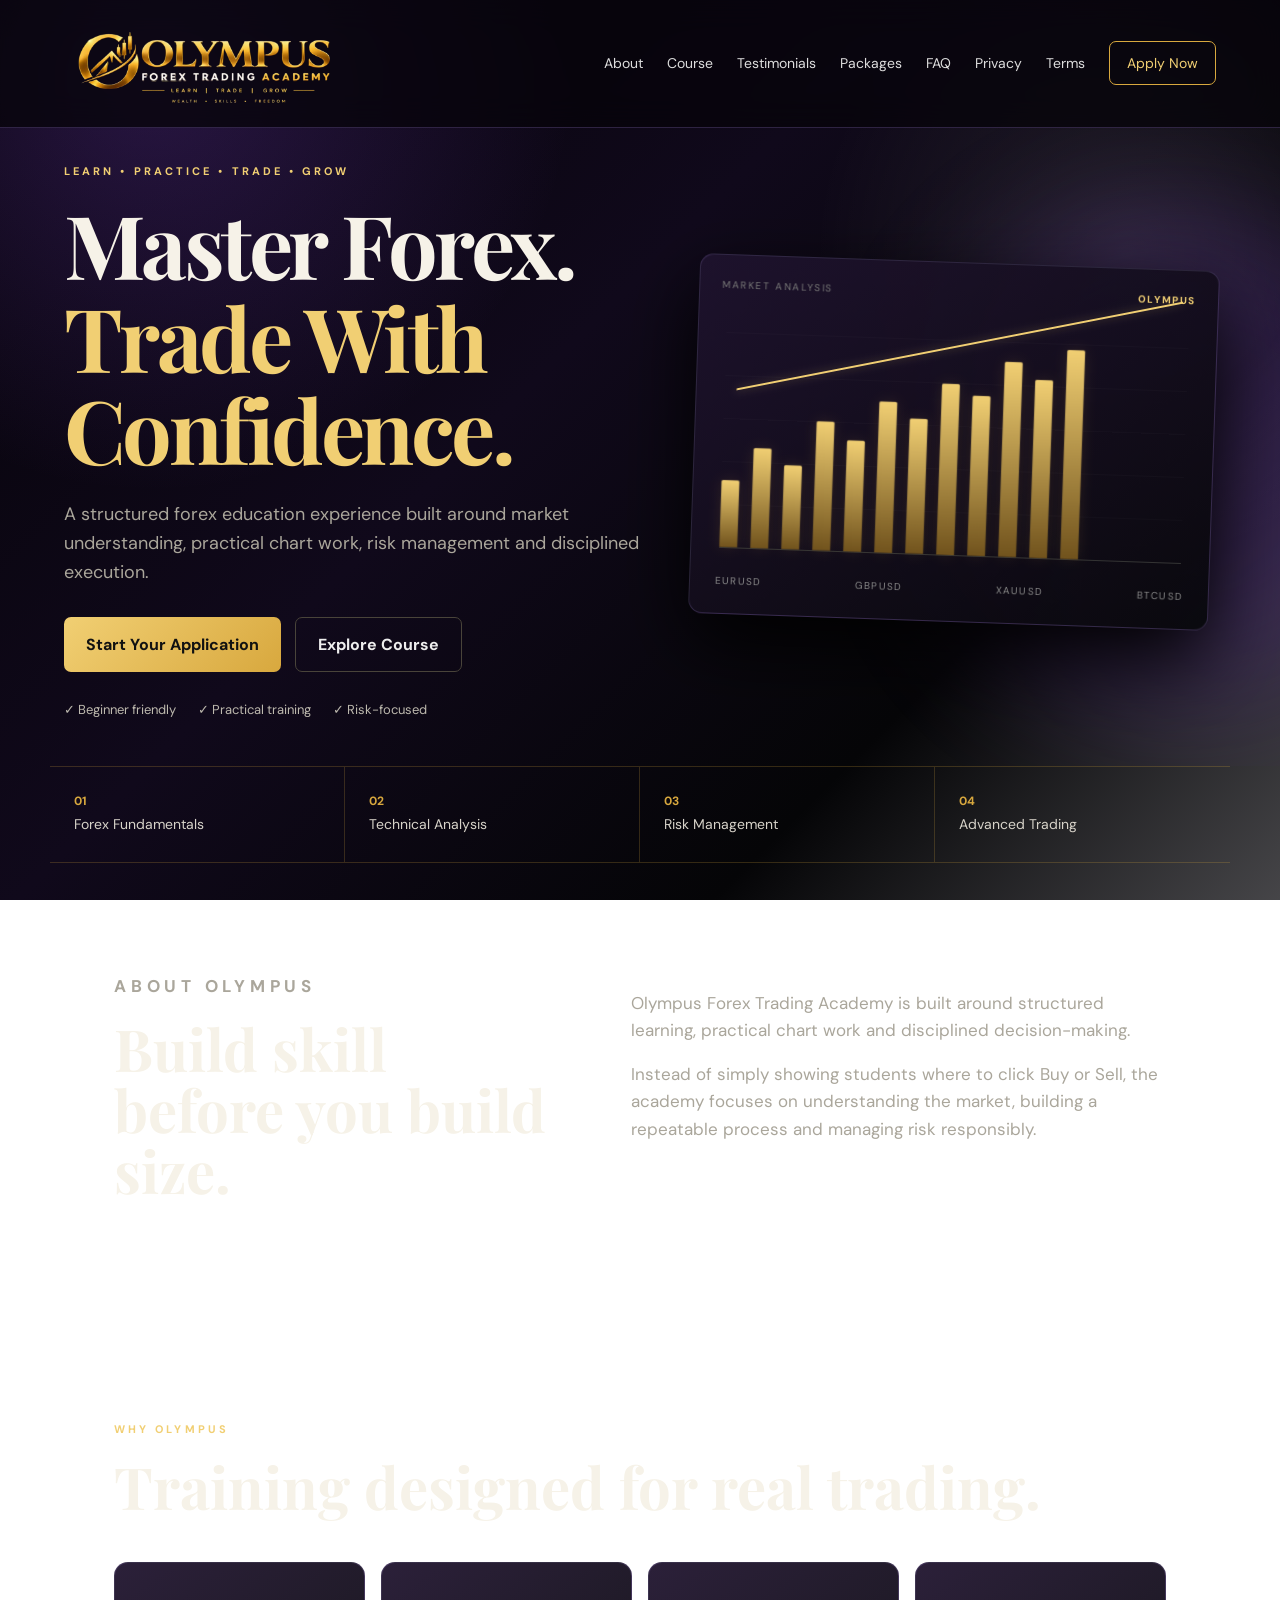
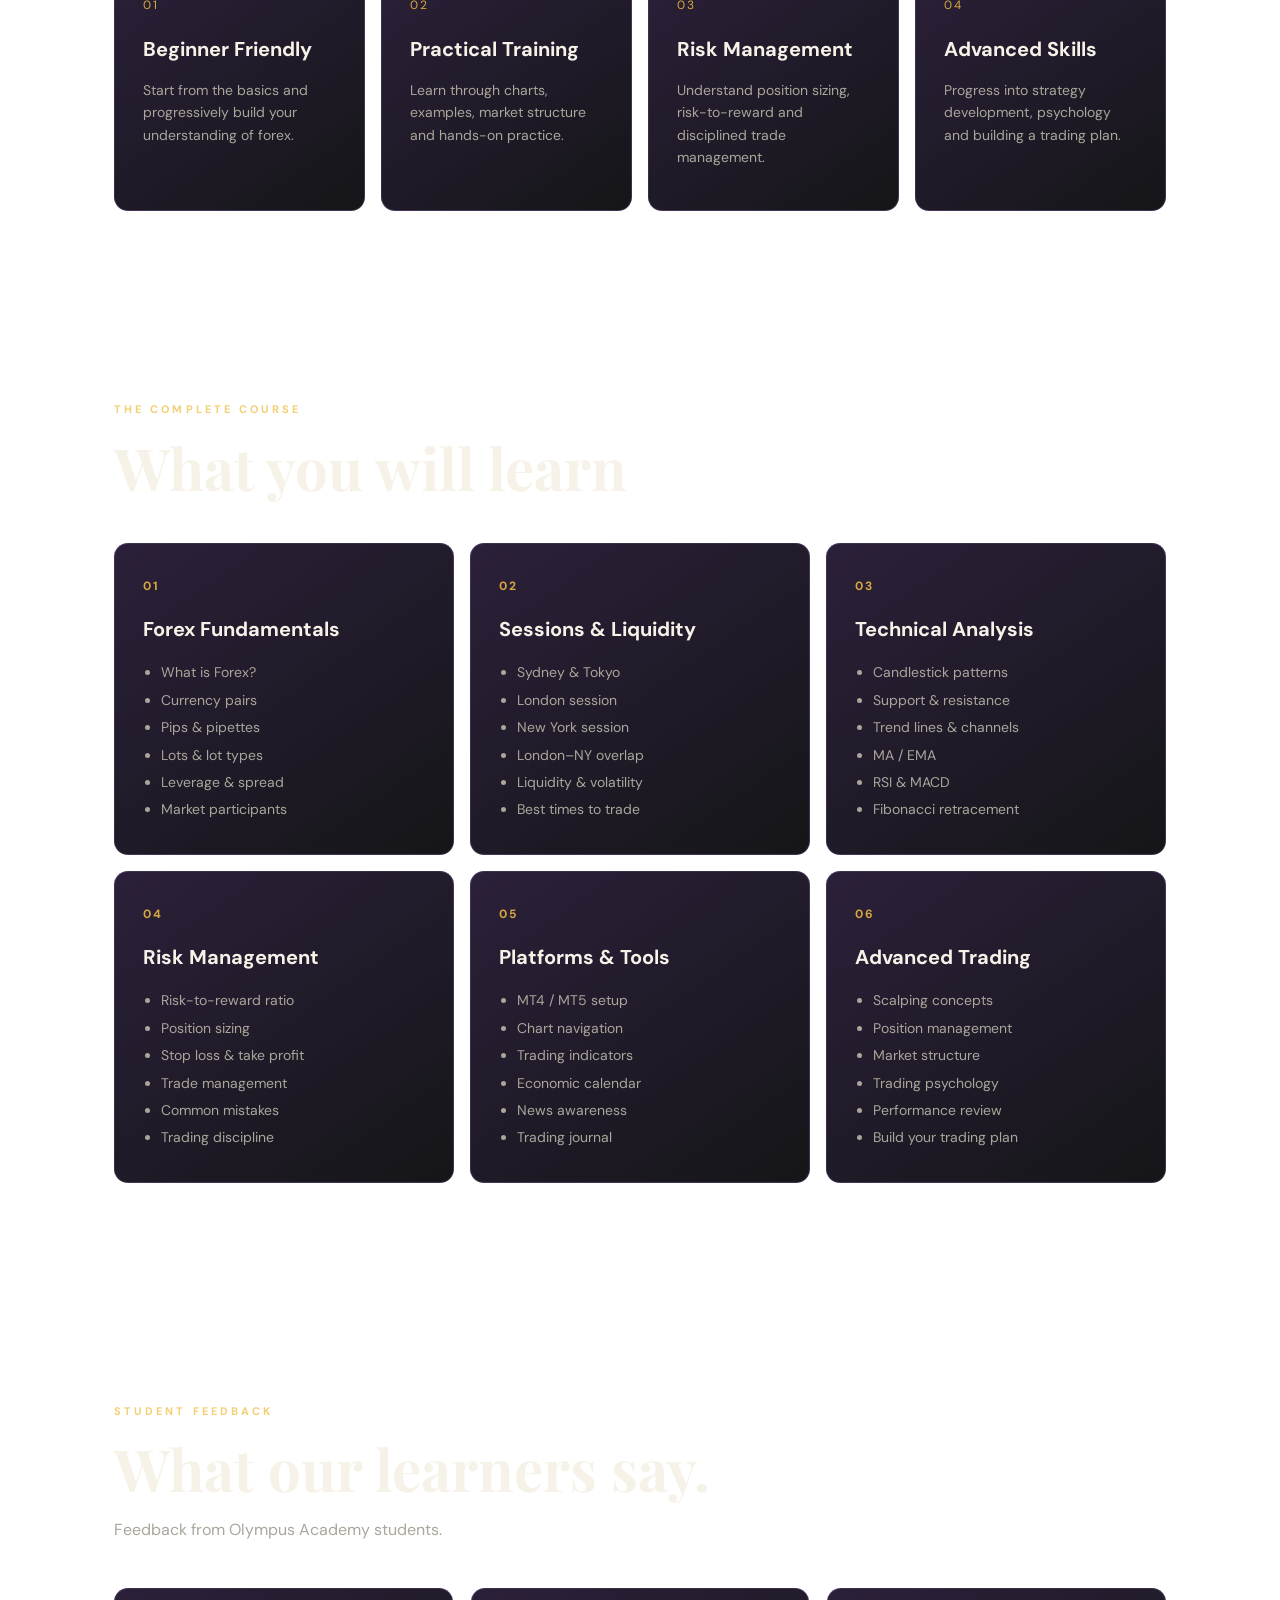
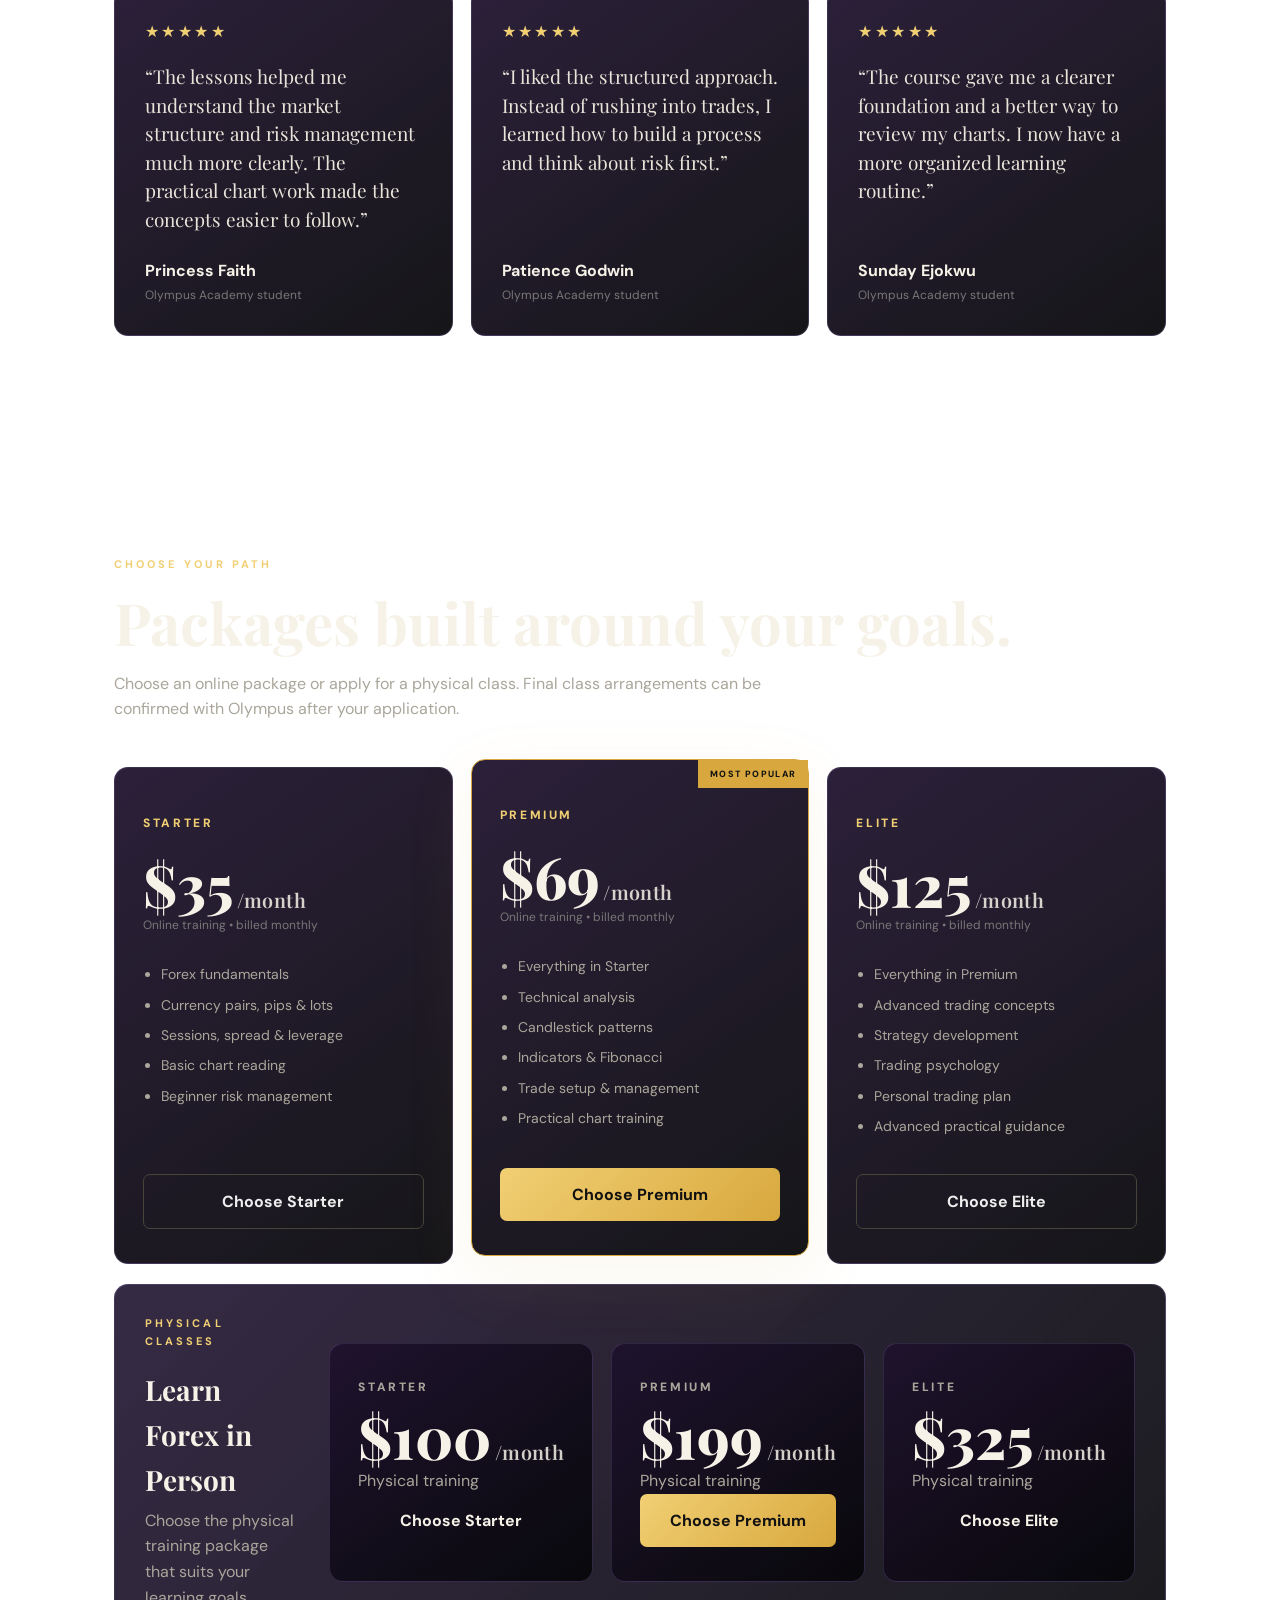
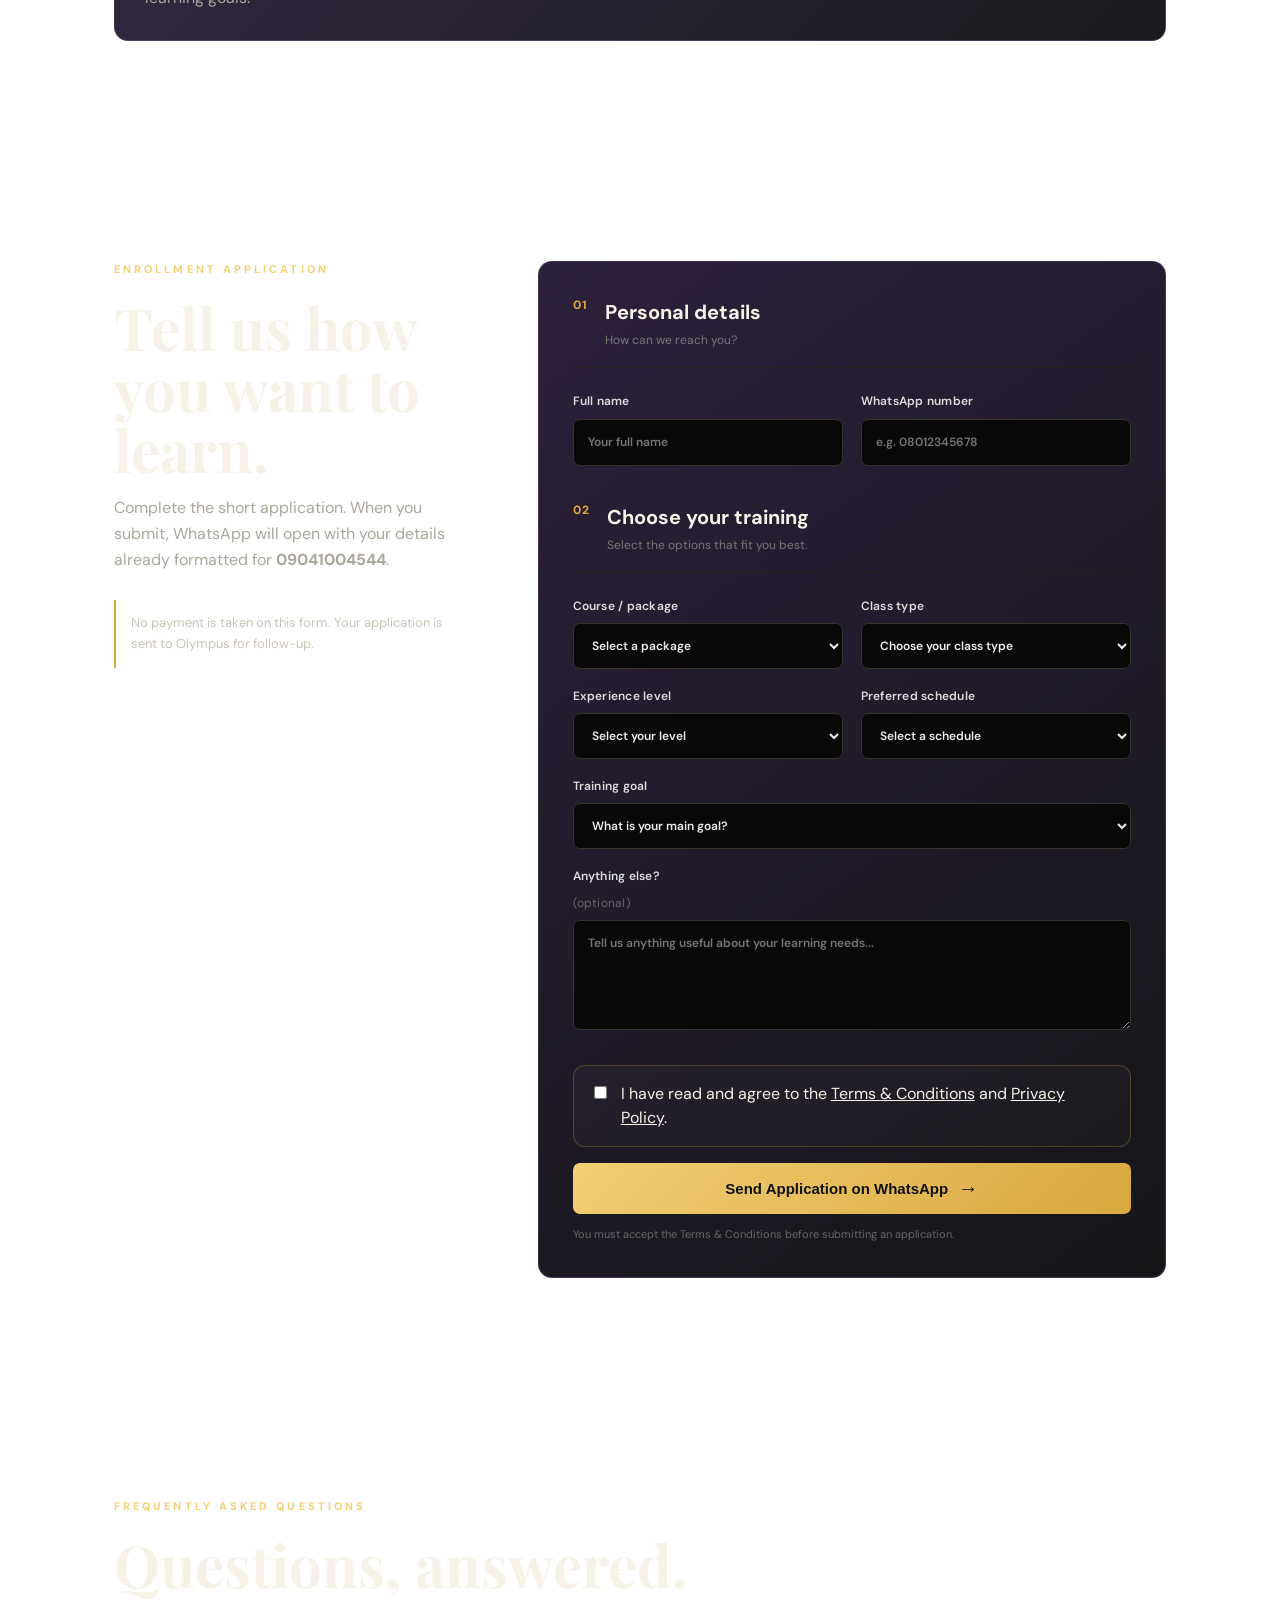
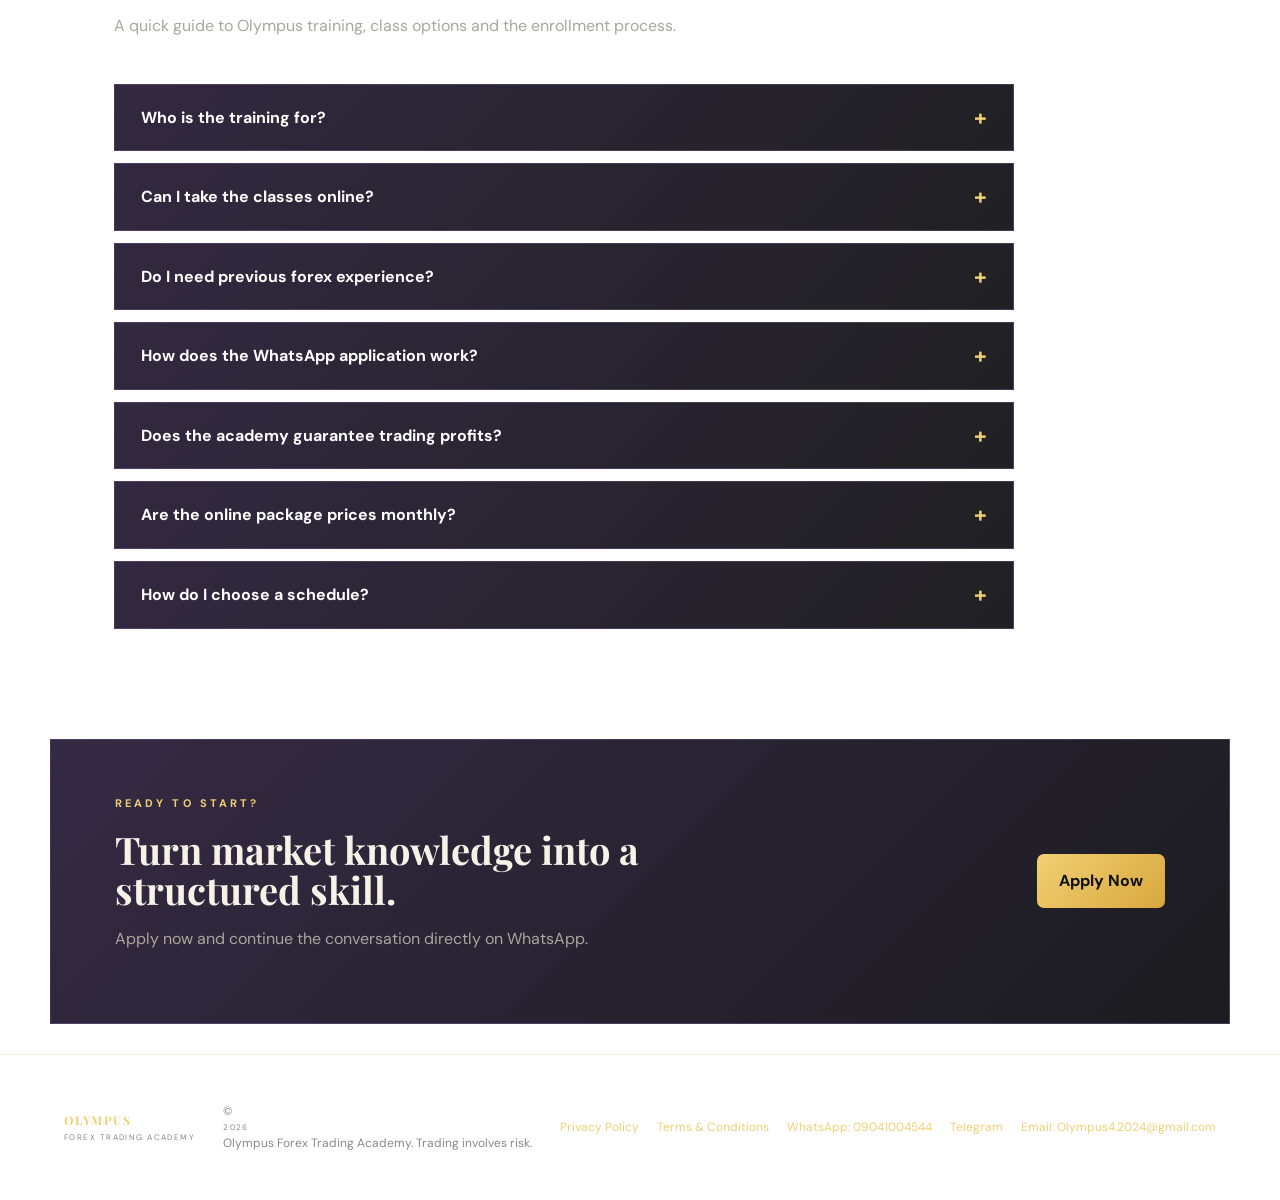
==== index.html @ 817133f6 "Update index.html" ====
<!doctype html>
<html lang="en">
<head>
  <meta charset="utf-8">
  <meta name="viewport" content="width=device-width, initial-scale=1">
  <meta name="description" content="Olympus Forex Trading Academy — structured forex education with online and physical training options.">
  <meta name="theme-color" content="#070707">
  <title>Olympus Forex Tradig Academy| Learn Forex Trading</title>
  <meta name="description" content="Olympus Forex Trading Academy - Learn forex trading with structured education, practical training, and profesional market knowledge.">
  <link rel="preconnect" href="https://fonts.googleapis.com">
  <link rel="preconnect" href="https://fonts.gstatic.com" crossorigin>
  <link href="https://fonts.googleapis.com/css2?family=DM+Sans:wght@400;500;600;700&family=Playfair+Display:wght@600;700;800&display=swap" rel="stylesheet">
  <link rel="stylesheet" href="styles.css">
 <link rel="icon" href="favicon.ico" sizes="any">
<link rel="icon" type="image/png" sizes="96x96" href="favicon-96x96.png">
  <link rel="apple-touch-icon" href="apple-touch-icon.png">
</head>
<body>
  <header class="site-header">
    <a class="brand" href="#top" aria-label="Olympus Forex Trading Academy home">
      <img src="logo.jpg" alt="Olympus Forex Trading Academy Logo">
        </a>
    <button class="menu-toggle" aria-label="Open navigation" aria-expanded="false">☰</button>
    <nav class="nav" aria-label="Main navigation">
      <a href="#about">About</a><a href="#course">Course</a><a href="#testimonials">Testimonials</a>
      <a href="#pricing">Packages</a><a href="#faq">FAQ</a><a href="privacy.html">Privacy</a><a href="terms.html">Terms</a><a href="#apply" class="nav-cta">Apply Now</a>
    </nav>
  </header>

  <main id="top">
    <section class="hero">
      <div class="hero-glow"></div>
      <div class="hero-copy">
        <p class="eyebrow">LEARN • PRACTICE • TRADE • GROW</p>
        <h1>Master Forex.<br><span>Trade With Confidence.</span></h1>
        <p class="hero-text">A structured forex education experience built around market understanding, practical chart work, risk management and disciplined execution.</p>
        <div class="hero-actions">
          <a class="button button-gold" href="#apply">Start Your Application</a>
          <a class="button button-ghost" href="#course">Explore Course</a>
        </div>
        <div class="trust-row"><span>✓ Beginner friendly</span><span>✓ Practical training</span><span>✓ Risk-focused</span></div>
      </div>
      <div class="hero-visual">
        <div class="chart-card">
          <div class="chart-top"><span>MARKET ANALYSIS</span><b>OLYMPUS</b></div>
          <div class="chart-grid">
            <i style="height:30%"></i><i style="height:45%"></i><i style="height:38%"></i><i style="height:58%"></i>
            <i style="height:50%"></i><i style="height:68%"></i><i style="height:61%"></i><i style="height:77%"></i>
            <i style="height:72%"></i><i style="height:88%"></i><i style="height:80%"></i><i style="height:94%"></i>
          </div>
          <div class="chart-line"></div>
          <div class="ticker"><span>EURUSD</span><span>GBPUSD</span><span>XAUUSD</span><span>BTCUSD</span></div>
        </div>
      </div>
    </section>

    <section class="stats">
      <div><strong>01</strong><span>Forex Fundamentals</span></div><div><strong>02</strong><span>Technical Analysis</span></div>
      <div><strong>03</strong><span>Risk Management</span></div><div><strong>04</strong><span>Advanced Trading</span></div>
    </section>

    <section id="about" class="section two-col">
      <div><p class="eyebrow">ABOUT OLYMPUS</p><h2>Build skill before you build size.</h2></div>
      <div><p>Olympus Forex Trading Academy is built around structured learning, practical chart work and disciplined decision-making.</p>
      <p>Instead of simply showing students where to click Buy or Sell, the academy focuses on understanding the market, building a repeatable process and managing risk responsibly.</p></div>
    </section>

    <section id="why" class="section">
      <div class="section-heading"><p class="eyebrow">WHY OLYMPUS</p><h2>Training designed for real trading.</h2></div>
      <div class="feature-grid">
        <article class="feature"><span>01</span><h3>Beginner Friendly</h3><p>Start from the basics and progressively build your understanding of forex.</p></article>
        <article class="feature"><span>02</span><h3>Practical Training</h3><p>Learn through charts, examples, market structure and hands-on practice.</p></article>
        <article class="feature"><span>03</span><h3>Risk Management</h3><p>Understand position sizing, risk-to-reward and disciplined trade management.</p></article>
        <article class="feature"><span>04</span><h3>Advanced Skills</h3><p>Progress into strategy development, psychology and building a trading plan.</p></article>
      </div>
    </section>

    <section id="course" class="section course-section">
      <div class="section-heading"><p class="eyebrow">THE COMPLETE COURSE</p><h2>What you will learn</h2></div>
      <div class="course-grid">
        <article class="course-card"><b>01</b><h3>Forex Fundamentals</h3><ul><li>What is Forex?</li><li>Currency pairs</li><li>Pips & pipettes</li><li>Lots & lot types</li><li>Leverage & spread</li><li>Market participants</li></ul></article>
        <article class="course-card"><b>02</b><h3>Sessions & Liquidity</h3><ul><li>Sydney & Tokyo</li><li>London session</li><li>New York session</li><li>London–NY overlap</li><li>Liquidity & volatility</li><li>Best times to trade</li></ul></article>
        <article class="course-card"><b>03</b><h3>Technical Analysis</h3><ul><li>Candlestick patterns</li><li>Support & resistance</li><li>Trend lines & channels</li><li>MA / EMA</li><li>RSI & MACD</li><li>Fibonacci retracement</li></ul></article>
        <article class="course-card"><b>04</b><h3>Risk Management</h3><ul><li>Risk-to-reward ratio</li><li>Position sizing</li><li>Stop loss & take profit</li><li>Trade management</li><li>Common mistakes</li><li>Trading discipline</li></ul></article>
        <article class="course-card"><b>05</b><h3>Platforms & Tools</h3><ul><li>MT4 / MT5 setup</li><li>Chart navigation</li><li>Trading indicators</li><li>Economic calendar</li><li>News awareness</li><li>Trading journal</li></ul></article>
        <article class="course-card"><b>06</b><h3>Advanced Trading</h3><ul><li>Scalping concepts</li><li>Position management</li><li>Market structure</li><li>Trading psychology</li><li>Performance review</li><li>Build your trading plan</li></ul></article>
      </div>
    </section>

    <section id="testimonials" class="section testimonials-section">
      <div class="section-heading"><p class="eyebrow">STUDENT FEEDBACK</p><h2>What our learners say.</h2><p class="section-intro">Feedback from Olympus Academy students.</p></div>
      <div class="testimonial-grid">
        <article class="testimonial"><div class="stars">★★★★★</div><p>“The lessons helped me understand the market structure and risk management much more clearly. The practical chart work made the concepts easier to follow.”</p><div><strong>Princess Faith</strong><span>Olympus Academy student</span></div></article>
        <article class="testimonial"><div class="stars">★★★★★</div><p>“I liked the structured approach. Instead of rushing into trades, I learned how to build a process and think about risk first.”</p><div><strong>Patience Godwin</strong><span>Olympus Academy student</span></div></article>
        <article class="testimonial"><div class="stars">★★★★★</div><p>“The course gave me a clearer foundation and a better way to review my charts. I now have a more organized learning routine.”</p><div><strong>Sunday Ejokwu</strong><span>Olympus Academy student</span></div></article>
      </div>
    </section>

    <section id="pricing" class="section pricing-section">
      <div class="section-heading"><p class="eyebrow">CHOOSE YOUR PATH</p><h2>Packages built around your goals.</h2><p class="section-intro">Choose an online package or apply for a physical class. Final class arrangements can be confirmed with Olympus after your application.</p></div>
      <div class="pricing-grid">
        <article class="price-card"><p class="plan-label">STARTER</p><div class="price">$35<span class="price-period">/month</span></div><p class="price-note">Online training • billed monthly</p><ul><li>Forex fundamentals</li><li>Currency pairs, pips & lots</li><li>Sessions, spread & leverage</li><li>Basic chart reading</li><li>Beginner risk management</li></ul><a class="button button-ghost full package-link" href="#apply" data-package="Starter — $35/month">Choose Starter</a></article>
        <article class="price-card featured"><div class="popular">MOST POPULAR</div><p class="plan-label">PREMIUM</p><div class="price">$69<span class="price-period">/month</span></div><p class="price-note">Online training • billed monthly</p><ul><li>Everything in Starter</li><li>Technical analysis</li><li>Candlestick patterns</li><li>Indicators & Fibonacci</li><li>Trade setup & management</li><li>Practical chart training</li></ul><a class="button button-gold full package-link" href="#apply" data-package="Premium — $80/month">Choose Premium</a></article>
        <article class="price-card"><p class="plan-label">ELITE</p><div class="price">$125<span class="price-period">/month</span></div><p class="price-note">Online training • billed monthly</p><ul><li>Everything in Premium</li><li>Advanced trading concepts</li><li>Strategy development</li><li>Trading psychology</li><li>Personal trading plan</li><li>Advanced practical guidance</li></ul><a class="button button-ghost full package-link" href="#apply" data-package="Elite — $149/month">Choose Elite</a></article>
      </div>
   <div class="physical-note">
  <div>
    <p class="eyebrow">PHYSICAL CLASSES</p>
    <h3>Learn Forex in Person</h3>
    <p>Choose the physical training package that suits your learning goals.</p>
  </div>

  <div class="pricing-grid">
    <article class="price-card">
      <p class="plan-label">STARTER</p>
      <div class="price">$100<span class="price-period">/month</span></div>
      <p>Physical training</p>
      <a class="button package-link" href="#apply"
         data-package="Physical Starter">Choose Starter</a>
    </article>

    <article class="price-card">
      <p class="plan-label">PREMIUM</p>
      <div class="price">$199<span class="price-period">/month</span></div>
      <p>Physical training</p>
      <a class="button button-gold package-link" href="#apply"
         data-package="Physical Premium">Choose Premium</a>
    </article>

    <article class="price-card">
      <p class="plan-label">ELITE</p>
      <div class="price">$325<span class="price-period">/month</span></div>
      <p>Physical training</p>
      <a class="button package-link" href="#apply"
         data-package="Physical Elite">Choose Elite</a>
    </article>
  </div>
</div>
    </section>

    <section id="apply" class="section application-section">
      <div class="application-intro"><p class="eyebrow">ENROLLMENT APPLICATION</p><h2>Tell us how you want to learn.</h2><p>Complete the short application. When you submit, WhatsApp will open with your details already formatted for <strong>09041004544</strong>.</p><div class="application-note">No payment is taken on this form. Your application is sent to Olympus for follow-up.</div></div>
      <form id="applicationForm" class="application-form">
        <div class="form-heading"><span>01</span><div><h3>Personal details</h3><p>How can we reach you?</p></div></div>
        <div class="form-grid">
          <label>Full name<input name="name" type="text" autocomplete="name" placeholder="Your full name" required></label>
          <label>WhatsApp number<input name="phone" type="tel" autocomplete="tel" placeholder="e.g. 08012345678" required></label>
        </div>
        <div class="form-heading"><span>02</span><div><h3>Choose your training</h3><p>Select the options that fit you best.</p></div></div>
        <div class="form-grid">
         <label>Course / package
  <select name="package" id="package" required>
   <option value="">Select a package</option>
<option value="Starter">Starter - $35</option>
<option value="Premium">Premium - $80</option>
<option value="Elite">Elite - $149</option>
  </select>
</label>
          <label>Class type
  <select name="classType" id="classType" required>
    <option value="">Choose your class type</option>
    <option value="Online">Online</option>
    <option value="Physical">Physical</option>
  </select>
</label>
          <label>Experience level<select name="experience" required><option value="">Select your level</option><option>Complete beginner</option><option>Beginner</option><option>Intermediate</option><option>Advanced</option></select></label>
          <label>Preferred schedule<select name="schedule" required><option value="">Select a schedule</option><option>Weekday mornings</option><option>Weekday afternoons</option><option>Weekday evenings</option><option>Weekend mornings</option><option>Weekend afternoons</option><option>Flexible</option></select></label>
          <label class="full-field">Training goal<select name="goal" required><option value="">What is your main goal?</option><option>Learn forex from scratch</option><option>Improve technical analysis</option><option>Improve risk management</option><option>Build a trading plan</option><option>Develop more disciplined trading habits</option><option>Advanced strategy development</option></select></label>
          <label class="full-field">Anything else? <span class="optional">(optional)</span><textarea name="message" rows="4" placeholder="Tell us anything useful about your learning needs..."></textarea></label>
        </div>
        <label class="terms-check">
          <input name="termsAccepted" id="termsAccepted" type="checkbox" required>
          <span>I have read and agree to the <a href="terms.html" target="_blank" rel="noopener">Terms &amp; Conditions</a> and <a href="privacy.html" target="_blank" rel="noopener">Privacy Policy</a>.</span>
        </label>
        <button class="button button-gold submit-button" type="submit">Send Application on WhatsApp <span>→</span></button>
        <p class="form-disclaimer">You must accept the Terms &amp; Conditions before submitting an application.</p>
        <div id="formStatus" class="form-status" role="status" aria-live="polite"></div>
      </form>
    </section>

    <section id="faq" class="section faq-section">
      <div class="section-heading"><p class="eyebrow">FREQUENTLY ASKED QUESTIONS</p><h2>Questions, answered.</h2><p class="section-intro">A quick guide to Olympus training, class options and the enrollment process.</p></div>
      <div class="faq-list">
        <details><summary>Who is the training for?</summary><p>Olympus training is designed for beginners, developing traders and learners who want a more structured approach to forex education.</p></details>
        <details><summary>Can I take the classes online?</summary><p>Yes. Select an online package in the application form. You can also request a physical class and Olympus will confirm availability and pricing.</p></details>
        <details><summary>Do I need previous forex experience?</summary><p>No. The curriculum starts with fundamentals and progresses into technical analysis, risk management and advanced concepts.</p></details>
        <details><summary>How does the WhatsApp application work?</summary><p>After you complete the form, your application details are formatted into a WhatsApp message addressed to Olympus at 09041004544 so you can continue the enrollment conversation.</p></details>
        <details><summary>Does the academy guarantee trading profits?</summary><p>No. Forex trading involves substantial risk and results vary. The academy provides education and training, not guaranteed returns or personalized financial advice.</p></details>
        <details><summary>Are the online package prices monthly?</summary><p>Yes. The Starter, Premium and Elite online packages are monthly plans, billed per month. Physical-class pricing is confirmed separately.</p></details>
        <details><summary>How do I choose a schedule?</summary><p>Select your preferred schedule in the application. Olympus can then confirm the available class timing and next steps with you.</p></details>
      </div>
    </section>

    <section class="cta-band"><div><p class="eyebrow">READY TO START?</p><h2>Turn market knowledge into a structured skill.</h2><p>Apply now and continue the conversation directly on WhatsApp.</p></div><a class="button button-gold" href="#apply">Apply Now</a></section>
  </main>

  <footer><div><strong>OLYMPUS</strong><span>FOREX TRADING ACADEMY</span></div><p>© <span id="year"></span> Olympus Forex Trading Academy. Trading involves risk.</p><div class="footer-links"><a href="privacy.html">Privacy Policy</a><a href="terms.html">Terms & Conditions</a><a href="https://wa.me/2349041004544">WhatsApp: 09041004544</a><a href="https://t.me/Olympus_FA" target="_blank" rel="noopener noreferrer">Telegram</a>
<a href="mailto:Olympus4.2024@gmail.com">Email: Olympus4.2024@gmail.com</a></div></footer>
  <script src="script.js"></script>
</body>
</html>
---- styles.css ----
:root{--bg:#08060c;--panel:#101010;--panel2:#151515;--gold:#d8a83e;--gold2:#f1cf73;--text:#f6f2e8;--muted:#aaa69b;--line:rgba(216,168,62,.22);--max:1180px}
*{box-sizing:border-box}html{scroll-behavior:smooth}body{margin:0;background:var(--bg);color:var(--text);font-family:"DM Sans",sans-serif;line-height:1.6}a{color:inherit;text-decoration:none}
.site-header{position:sticky;top:0;z-index:20;display:flex;align-items:center;justify-content:space-between;padding:18px 5vw;background:rgba(7,7,7,.88);backdrop-filter:blur(16px);border-bottom:1px solid var(--line)}
.site-header img{
  width:260px;
  height:auto;
  object-fit:contain;
  background: transpatent;
  margin-right:12px;
  vertical-align:middle;
}
.brand{display:flex;gap:12px;align-items:center}.brand-mark{display:grid;place-items:center;width:38px;height:38px;border:1px solid var(--gold);color:var(--gold);clip-path:polygon(50% 0,100% 100%,0 100%)}.brand strong{display:block;font-family:"Playfair Display",serif;letter-spacing:.12em;font-size:20px}.brand small{display:block;color:var(--muted);font-size:8px;letter-spacing:.2em}
.nav{display:flex;align-items:center;gap:24px;font-size:14px;color:#ddd}.nav a:not(.nav-cta):hover{color:var(--gold2)}.nav-cta{padding:10px 17px;border:1px solid var(--gold);color:var(--gold2)}.menu-toggle{display:none;background:none;border:0;color:var(--text);font-size:26px}
.hero{min-height:auto;max-width:var(–max);margin:auto;padding:35px 5vw 45px;display:grid;grid-template-columns:1.05fr .95fr;align-items:center;gap:50px;position:relative;overflow:hidden}.hero-glow{position:absolute;width:500px;height:500px;border-radius:50%;background:rgba(216,168,62,.08);filter:blur(60px);right:-150px;top:80px}.hero-copy{position:relative;z-index:1}.eyebrow{font-size:11px;letter-spacing:.28em;color:var(--gold2);font-weight:700;margin:0 0 18px}h1,h2{font-family:"Playfair Display",serif;line-height:1.05;margin:0}h1{font-size:clamp(52px,7vw,88px);letter-spacing:-.04em}h1 span{color:var(--gold2)}h2{font-size:clamp(36px,5vw,58px)}.hero-text{max-width:610px;color:var(--muted);font-size:18px;margin:25px 0 30px}.hero-actions{display:flex;gap:14px;flex-wrap:wrap}.button{display:inline-flex;align-items:center;justify-content:center;padding:14px 22px;font-weight:700;border-radius:2px;transition:.2s;cursor:pointer}.button:hover{transform:translateY(-2px)}.button-gold{background:linear-gradient(135deg,var(--gold2),var(--gold));color:#111}.button-ghost{border:1px solid #49443a;color:#eee}.trust-row{display:flex;gap:22px;flex-wrap:wrap;margin-top:28px;color:#bdb9ae;font-size:13px}
.hero-visual{min-height:420px;display:grid;place-items:center}.chart-card{width:min(100%,520px);height:360px;border:1px solid var(--line);background:linear-gradient(145deg,#141414,#080808);box-shadow:0 30px 80px #000;border-radius:8px;padding:22px;position:relative;transform:rotate(2deg)}.chart-top{display:flex;justify-content:space-between;color:#777;font-size:10px;letter-spacing:.16em}.chart-top b{color:var(--gold2)}.chart-grid{position:absolute;inset:70px 28px 65px;display:flex;align-items:end;gap:13px;border-bottom:1px solid #333;background:repeating-linear-gradient(0deg,transparent 0 42px,rgba(255,255,255,.04) 43px)}.chart-grid i{display:block;width:18px;background:linear-gradient(var(--gold2),#71531d);border-radius:2px 2px 0 0;box-shadow:0 0 14px rgba(216,168,62,.12)}.chart-line{position:absolute;left:40px;right:35px;bottom:125px;height:100px;border-top:2px solid var(--gold2);transform:skewY(-13deg)}.ticker{position:absolute;left:25px;right:25px;bottom:24px;display:flex;justify-content:space-between;color:#888;font-size:10px;letter-spacing:.12em}
.stats{max-width:1180px;margin:auto;border-top:1px solid var(--line);border-bottom:1px solid var(--line);display:grid;grid-template-columns:repeat(4,1fr)}.stats div{padding:25px 24px;border-right:1px solid var(--line)}.stats div:last-child{border-right:0}.stats strong{display:block;color:var(--gold);font-size:12px}.stats span{font-size:14px;color:#d7d3c9}
.section{max-width:var(--max);margin:auto;padding:110px 5vw}.two-col{display:grid;grid-template-columns:.9fr 1.1fr;gap:80px}.two-col p{color:var(--muted);font-size:17px}.section-heading{margin-bottom:45px}.section-intro{color:var(--muted);max-width:650px;margin:18px 0 0}
.feature-grid{display:grid;grid-template-columns:repeat(4,1fr);gap:16px}.feature,.course-card{background:linear-gradient(145deg,var(--panel2),#0b0b0b);border:1px solid #24231f;padding:28px}.feature span,.course-card>b{color:var(--gold);font-size:12px;letter-spacing:.16em}.feature h3,.course-card h3{margin:16px 0 8px;font-size:20px}.feature p,.course-card li{color:var(--muted);font-size:14px}.course-section{padding-top:80px}.course-grid{display:grid;grid-template-columns:repeat(3,1fr);gap:16px}.course-card ul{padding-left:18px;margin-bottom:0}.course-card li{margin:5px 0}
.testimonial-grid{display:grid;grid-template-columns:repeat(3,1fr);gap:18px}.testimonial{background:linear-gradient(145deg,#151515,#0b0b0b);border:1px solid #292720;padding:30px;display:flex;flex-direction:column;min-height:270px}.stars{color:var(--gold2);letter-spacing:.15em}.testimonial p{font-family:"Playfair Display",serif;font-size:19px;line-height:1.5;color:#e9e4d9;margin:18px 0 25px}.testimonial div:last-child{margin-top:auto}.testimonial strong,.testimonial span{display:block}.testimonial span{color:#777;font-size:12px;margin-top:2px}
.pricing-grid{display:grid;grid-template-columns:repeat(3,1fr);gap:18px;align-items:stretch}.price-card{position:relative;background:linear-gradient(145deg,#151515,#0b0b0b);border:1px solid #292720;padding:34px 28px;display:flex;flex-direction:column}.price-card.featured{border-color:var(--gold);box-shadow:0 20px 70px rgba(216,168,62,.09);transform:translateY(-8px)}.popular{position:absolute;top:0;right:0;background:var(--gold);color:#111;padding:7px 12px;font-size:9px;font-weight:800;letter-spacing:.15em}.plan-label{color:var(--gold2);letter-spacing:.22em;font-weight:800;font-size:12px}.price{font-family:"Playfair Display",serif;font-size:58px;font-weight:800;line-height:1;margin:10px 0 3px}.price-note{color:#777;font-size:12px;margin:0 0 20px}.price-card ul{padding-left:18px;color:var(--muted);margin:0 0 28px}.price-card li{margin:8px 0;font-size:14px}.price-card .full{margin-top:auto;width:100%}.physical-note{margin-top:20px;padding:30px;border:1px solid var(--line);background:#0d0d0d;display:flex;align-items:center;justify-content:space-between;gap:30px}.physical-note h3{font-family:"Playfair Display",serif;font-size:28px;margin:0 0 5px}.physical-note p:not(.eyebrow){color:var(--muted);margin:0;max-width:700px}
.application-section{display:grid;grid-template-columns:.72fr 1.28fr;gap:70px;align-items:start}.application-intro{position:sticky;top:120px}.application-intro>p:not(.eyebrow){color:var(--muted);font-size:16px}.application-note{border-left:2px solid var(--gold);padding:13px 0 13px 15px;color:#c9c3b7;font-size:13px;margin-top:28px}.application-form{background:linear-gradient(145deg,#121212,#090909);border:1px solid #292720;padding:34px}.form-heading{display:flex;gap:16px;align-items:flex-start;border-bottom:1px solid #25231f;padding-bottom:17px;margin:0 0 24px}.form-heading>span{color:var(--gold);font-weight:800;font-size:12px;letter-spacing:.15em}.form-heading h3{margin:0;font-size:20px}.form-heading p{margin:3px 0 0;color:#777;font-size:12px}.form-grid{display:grid;grid-template-columns:1fr 1fr;gap:18px;margin-bottom:35px}.form-grid label{display:flex;flex-direction:column;gap:7px;color:#ddd;font-size:12px;font-weight:600;letter-spacing:.02em}.form-grid .full-field{grid-column:1/-1}.optional{color:#666;font-weight:400}.form-grid input,.form-grid select,.form-grid textarea{width:100%;background:#090909;color:#eee;border:1px solid #35322c;padding:13px 14px;font:inherit;border-radius:2px;outline:none}.form-grid input:focus,.form-grid select:focus,.form-grid textarea:focus{border-color:var(--gold)}.form-grid select{appearance:auto}.form-grid textarea{resize:vertical;min-height:110px}.submit-button{border:0;width:100%;font-size:15px}.submit-button span{margin-left:10px;font-size:20px}.form-disclaimer{color:#666;font-size:11px;margin:12px 0 0}.form-status{display:none;margin-top:16px;padding:12px;border:1px solid var(--line);color:var(--gold2);font-size:13px}.form-status.show{display:block}
.cta-band{max-width:1180px;margin:0 auto 30px;padding:55px 5vw;border:1px solid var(--line);background:radial-gradient(circle at 80% 50%,rgba(216,168,62,.13),transparent 35%),#0d0d0d;display:flex;justify-content:space-between;align-items:center;gap:30px}.cta-band h2{font-size:38px;max-width:650px}.cta-band p:not(.eyebrow){color:var(--muted);max-width:620px}
footer{border-top:1px solid var(--line);padding:35px 5vw;display:flex;justify-content:space-between;gap:20px;align-items:center;color:#888;font-size:12px}footer strong{color:var(--gold2);font-family:"Playfair Display",serif;letter-spacing:.12em}footer span{display:block;font-size:8px;letter-spacing:.18em}footer a{color:var(--gold2)}
@media(max-width:900px){.menu-toggle{display:block}.nav{display:none;position:absolute;top:76px;left:0;right:0;padding:20px 5vw;background:#0b0b0b;border-bottom:1px solid var(--line);flex-direction:column;align-items:stretch}.nav.open{display:flex}.nav-cta{text-align:center}.hero{grid-template-columns:1fr;padding-top:65px}.hero-visual{min-height:330px}.chart-card{height:300px}.stats{grid-template-columns:repeat(2,1fr)}.stats div:nth-child(2){border-right:0}.two-col,.contact{grid-template-columns:1fr;gap:30px}.feature-grid{grid-template-columns:1fr 1fr}.course-grid{grid-template-columns:1fr 1fr}.testimonial-grid{grid-template-columns:1fr 1fr}.application-section{grid-template-columns:1fr;gap:35px}.application-intro{position:static}.pricing-grid{grid-template-columns:1fr}.price-card.featured{transform:none}.physical-note{flex-direction:column;align-items:flex-start}.cta-band{margin-left:5vw;margin-right:5vw;flex-direction:column;align-items:flex-start}footer{flex-direction:column;align-items:flex-start}}
@media(max-width:560px){.hero{padding-left:6vw;padding-right:6vw}.hero-text{font-size:16px}.trust-row{gap:10px;flex-direction:column}.stats{margin:0 5vw}.stats div{padding:18px 14px}.feature-grid,.course-grid,.testimonial-grid{grid-template-columns:1fr}.section{padding:75px 6vw}.application-form{padding:22px}.form-grid{grid-template-columns:1fr}.form-grid .full-field{grid-column:auto}.cta-band{padding:38px 6vw}.cta-band h2{font-size:31px}}

/* V3 purple / black / white luxury background system */
body{background:radial-gradient(circle at 12% 8%,rgba(133,70,220,.26),transparent 30%),radial-gradient(circle at 88% 28%,rgba(255,255,255,.10),transparent 24%),linear-gradient(135deg,#050308 0%,#10091b 42%,#050507 74%,#f3f1f7 170%);background-attachment:fixed;}
.site-header{background:rgba(7,5,11,.78);border-bottom-color:rgba(180,145,255,.22)}
.hero-glow{background:rgba(137,71,230,.22)}
.chart-card,.feature,.course-card,.testimonial,.price-card,.application-form{background:linear-gradient(145deg,rgba(30,18,45,.94),rgba(7,7,10,.94));border-color:rgba(190,160,255,.18)}
.physical-note,.cta-band{background:linear-gradient(135deg,rgba(31,19,48,.9),rgba(8,8,12,.92));border-color:rgba(190,160,255,.2)}
.faq-list{display:grid;gap:12px;max-width:900px}.faq-list details{border:1px solid rgba(190,160,255,.2);background:linear-gradient(135deg,rgba(28,17,43,.9),rgba(8,8,11,.9));padding:0 22px}.faq-list summary{cursor:pointer;list-style:none;padding:20px 4px;font-weight:700;color:#fff;position:relative;padding-right:35px}.faq-list summary::-webkit-details-marker{display:none}.faq-list summary:after{content:'+';position:absolute;right:4px;color:var(--gold2);font-size:22px;top:15px}.faq-list details[open] summary:after{content:'−'}.faq-list details p{color:var(--muted);padding:0 4px 20px;margin:0;max-width:760px}.footer-links{display:flex;gap:18px;flex-wrap:wrap;align-items:center}.footer-links a:hover{color:#fff}
.page-shell{min-height:calc(100vh - 160px)}.legal-page{max-width:920px;margin:auto;padding:100px 6vw}.legal-page h1{font-size:clamp(44px,7vw,72px);margin-bottom:20px}.legal-page .lead{color:#c9c3d3;font-size:18px;max-width:760px}.legal-card{margin-top:40px;padding:34px;background:linear-gradient(145deg,rgba(30,18,45,.94),rgba(7,7,10,.94));border:1px solid rgba(190,160,255,.2)}.legal-card h2{font-size:28px;margin:28px 0 10px}.legal-card h2:first-child{margin-top:0}.legal-card p,.legal-card li{color:var(--muted)}.legal-card a{color:var(--gold2);text-decoration:underline}.back-link{display:inline-flex;margin-top:25px;color:var(--gold2)}
@media(max-width:560px){.footer-links{flex-direction:column;align-items:flex-start}.legal-page{padding:75px 6vw}.legal-card{padding:24px}}

/* V4 updates */
.price-period{font-size:.34em;font-weight:600;letter-spacing:.02em;margin-left:.18em;opacity:.85}
.terms-check{display:flex;align-items:flex-start;gap:.7rem;margin:1rem 0;padding:1rem;border:1px solid rgba(212,175,55,.28);border-radius:12px;background:rgba(255,255,255,.025);line-height:1.5}
.terms-check input{margin-top:.25rem;accent-color:#d4af37;flex:0 0 auto}
.terms-check a{color:inherit;text-decoration:underline}
/* Logo sizing */
img[src="logo.jpg"] {
    width: 280px;
    height: auto;
    max-width: 100%;
}

/* Mobile logo */
@media (max-width: 768px) {
    img[src="logo.jpg"] {
        width: 190px;
        max-width: 55vw;
        height: auto;
    }
}
/* Softer rounded corners — luxury styling */
.testimonial,
.price-card,
.feature,
.course-card,
.application-form,
.physical-note,
.legal-card,
.chart-card {
  border-radius: 14px;
}

.button,
.nav-cta {
  border-radius: 7px;
}

.form-grid input,
.form-grid select,
.form-grid textarea {
  border-radius: 7px;
}
/* Subtle floating animation for the hero chart */
.chart-card {
  animation: chartFloat 5s ease-in-out infinite;
  will-change: transform;
}

@keyframes chartFloat {
  0%, 100% {
    transform: translateY(0) rotate(2deg);
  }
  50% {
    transform: translateY(-10px) rotate(2deg);
  }
}

@media (prefers-reduced-motion: reduce) {
  .chart-card {
    animation: none;
  }
}
/* Animated gold trend line */
.chart-line {
  transform-origin: left center;
  animation: goldLineMove 4s ease-in-out infinite alternate;
  filter: drop-shadow(0 0 4px rgba(241, 207, 115, 0.35));
}

@keyframes goldLineMove {
  0% {
    transform: skewY(-13deg) scaleX(0.92);
    opacity: 0.7;
  }
  100% {
    transform: skewY(-13deg) scaleX(1);
    opacity: 1;
  }
}

/* Gentle glow on the gold bars */
.chart-grid i {
  animation: goldBarGlow 3s ease-in-out infinite alternate;
}

.chart-grid i:nth-child(2) { animation-delay: 0.3s; }
.chart-grid i:nth-child(3) { animation-delay: 0.6s; }
.chart-grid i:nth-child(4) { animation-delay: 0.9s; }
.chart-grid i:nth-child(5) { animation-delay: 1.2s; }
.chart-grid i:nth-child(6) { animation-delay: 1.5s; }
.chart-grid i:nth-child(7) { animation-delay: 1.8s; }
.chart-grid i:nth-child(8) { animation-delay: 2.1s; }
.chart-grid i:nth-child(9) { animation-delay: 2.4s; }
.chart-grid i:nth-child(10) { animation-delay: 2.7s; }

@keyframes goldBarGlow {
  from {
    filter: brightness(0.9);
  }
  to {
    filter: brightness(1.2);
  }
}

/* Respect reduced-motion preferences */
@media (prefers-reduced-motion: reduce) {
  .chart-line,
  .chart-grid i {
    animation: none;
  }
}
/* OLYMPUS: clearly animated trading bars */
.chart-grid i {
  transform-origin: center bottom;
  animation: strongBarMovement 1.2s ease-in-out infinite alternate !important;
  will-change: transform, filter;
}

.chart-grid i:nth-child(1) { animation-delay: 0s !important; }
.chart-grid i:nth-child(2) { animation-delay: -0.4s !important; }
.chart-grid i:nth-child(3) { animation-delay: -0.8s !important; }
.chart-grid i:nth-child(4) { animation-delay: -0.2s !important; }
.chart-grid i:nth-child(5) { animation-delay: -0.7s !important; }
.chart-grid i:nth-child(6) { animation-delay: -1s !important; }
.chart-grid i:nth-child(7) { animation-delay: -0.3s !important; }
.chart-grid i:nth-child(8) { animation-delay: -0.9s !important; }
.chart-grid i:nth-child(9) { animation-delay: -0.5s !important; }
.chart-grid i:nth-child(10) { animation-delay: -0.6s !important; }

@keyframes strongBarMovement {
  0% {
    transform: scaleY(0.45);
    filter: brightness(0.75);
  }
  50% {
    transform: scaleY(1.35);
    filter: brightness(1.5);
  }
  100% {
    transform: scaleY(0.65);
    filter: brightness(0.95);
  }
}

@media (prefers-reduced-motion: reduce) {
  .chart-grid i {
    animation: none !important;
  }
}
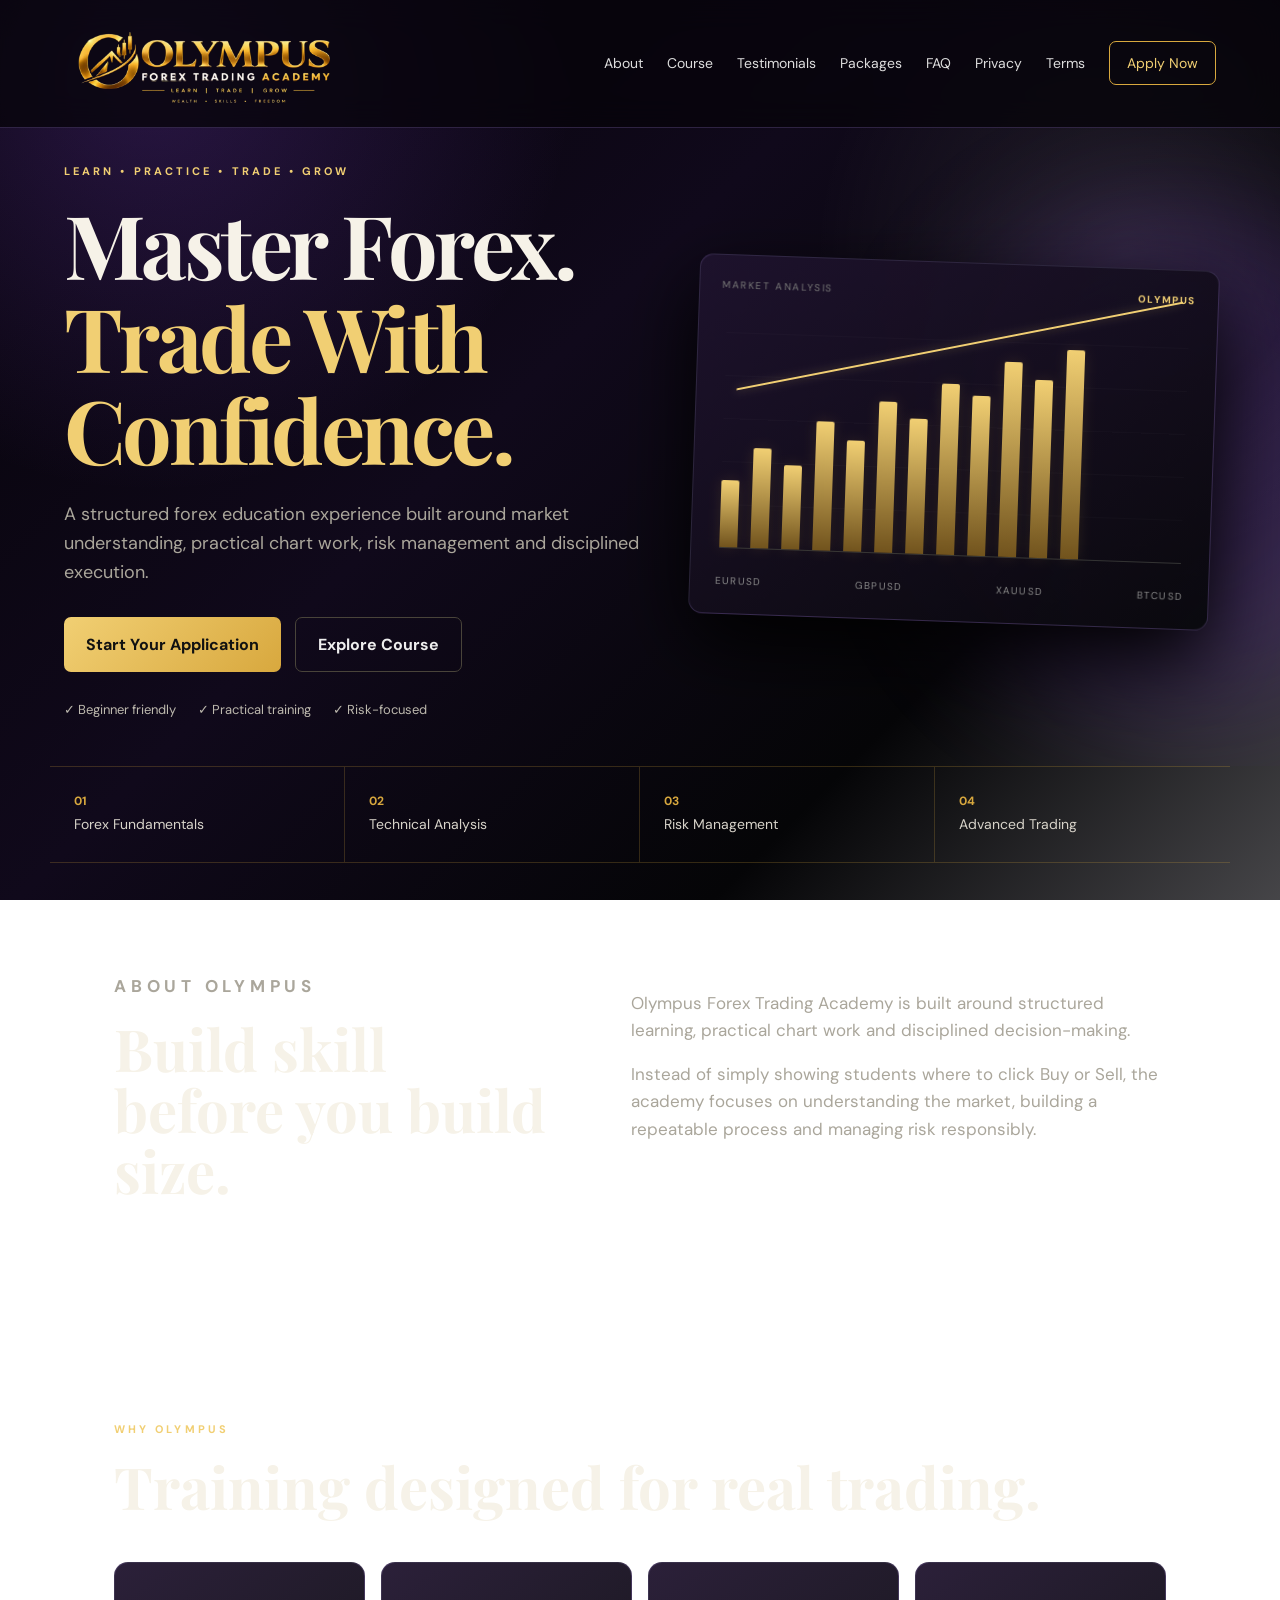
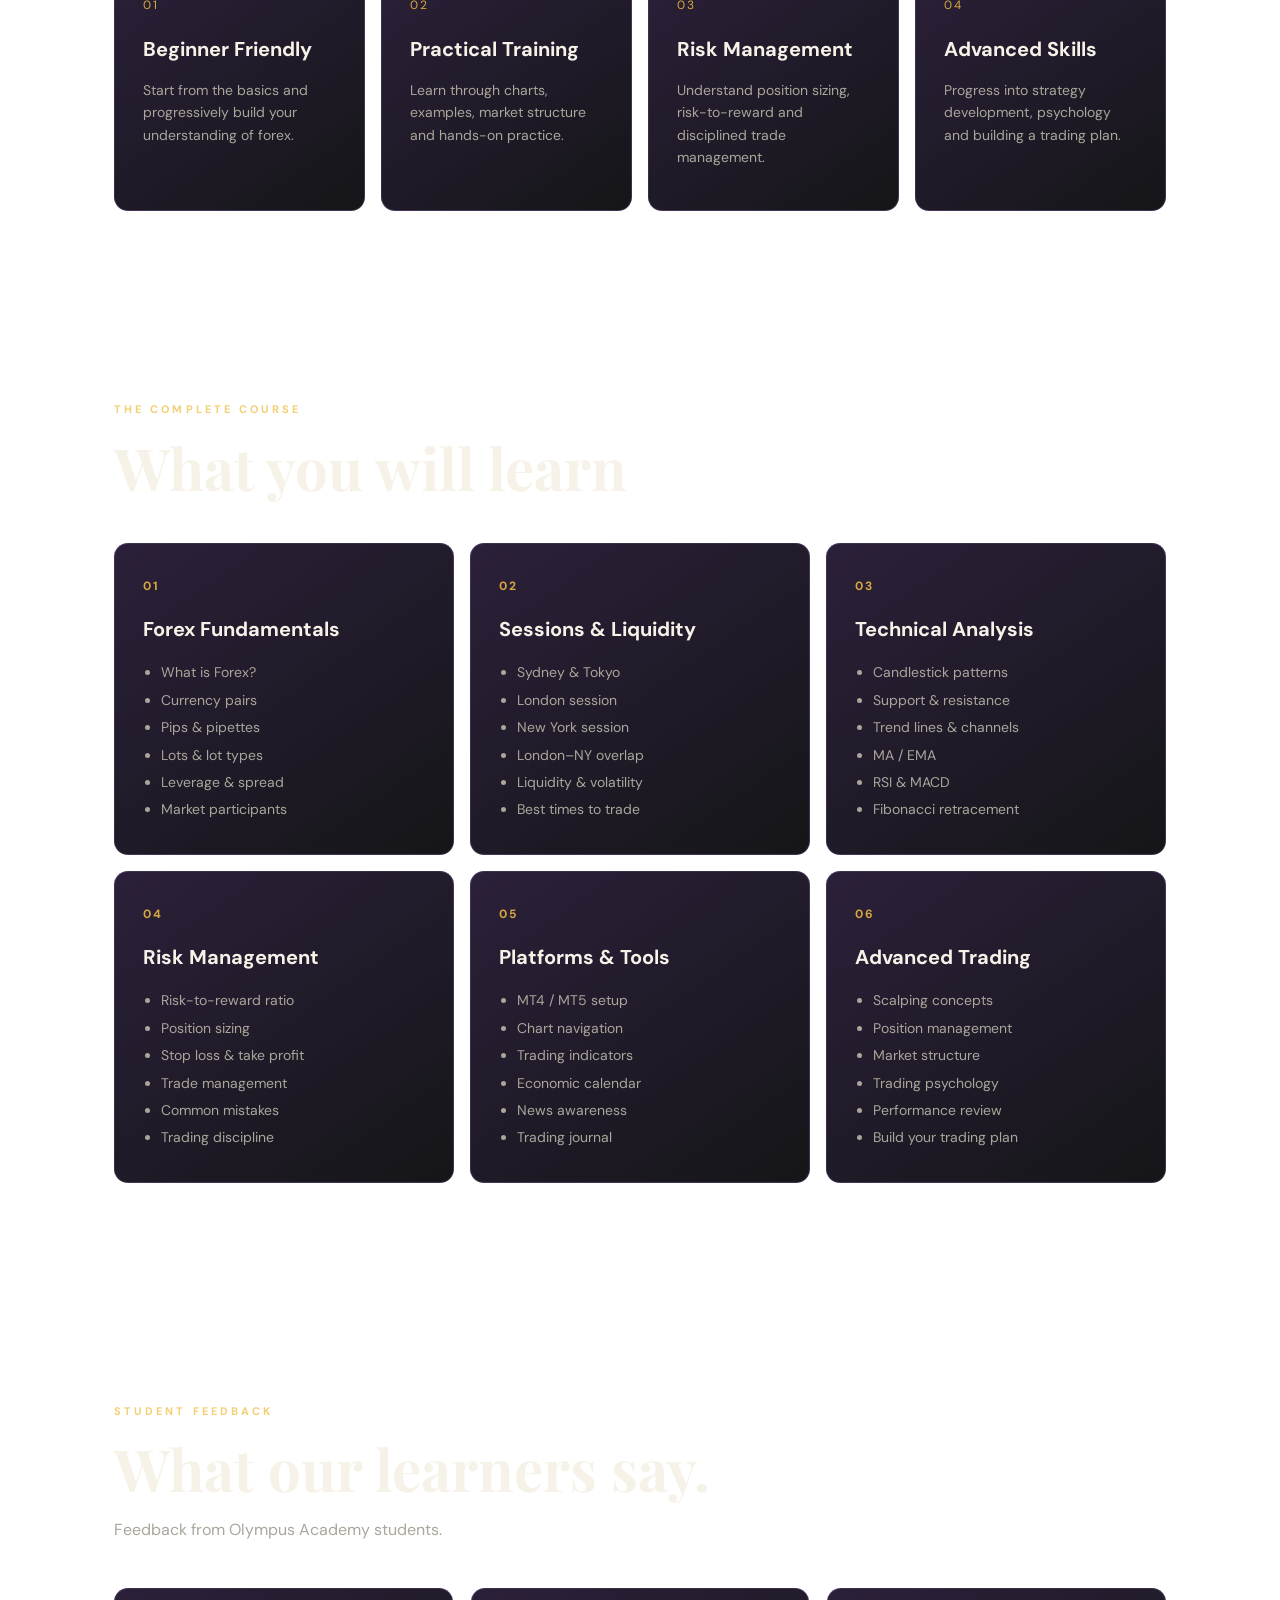
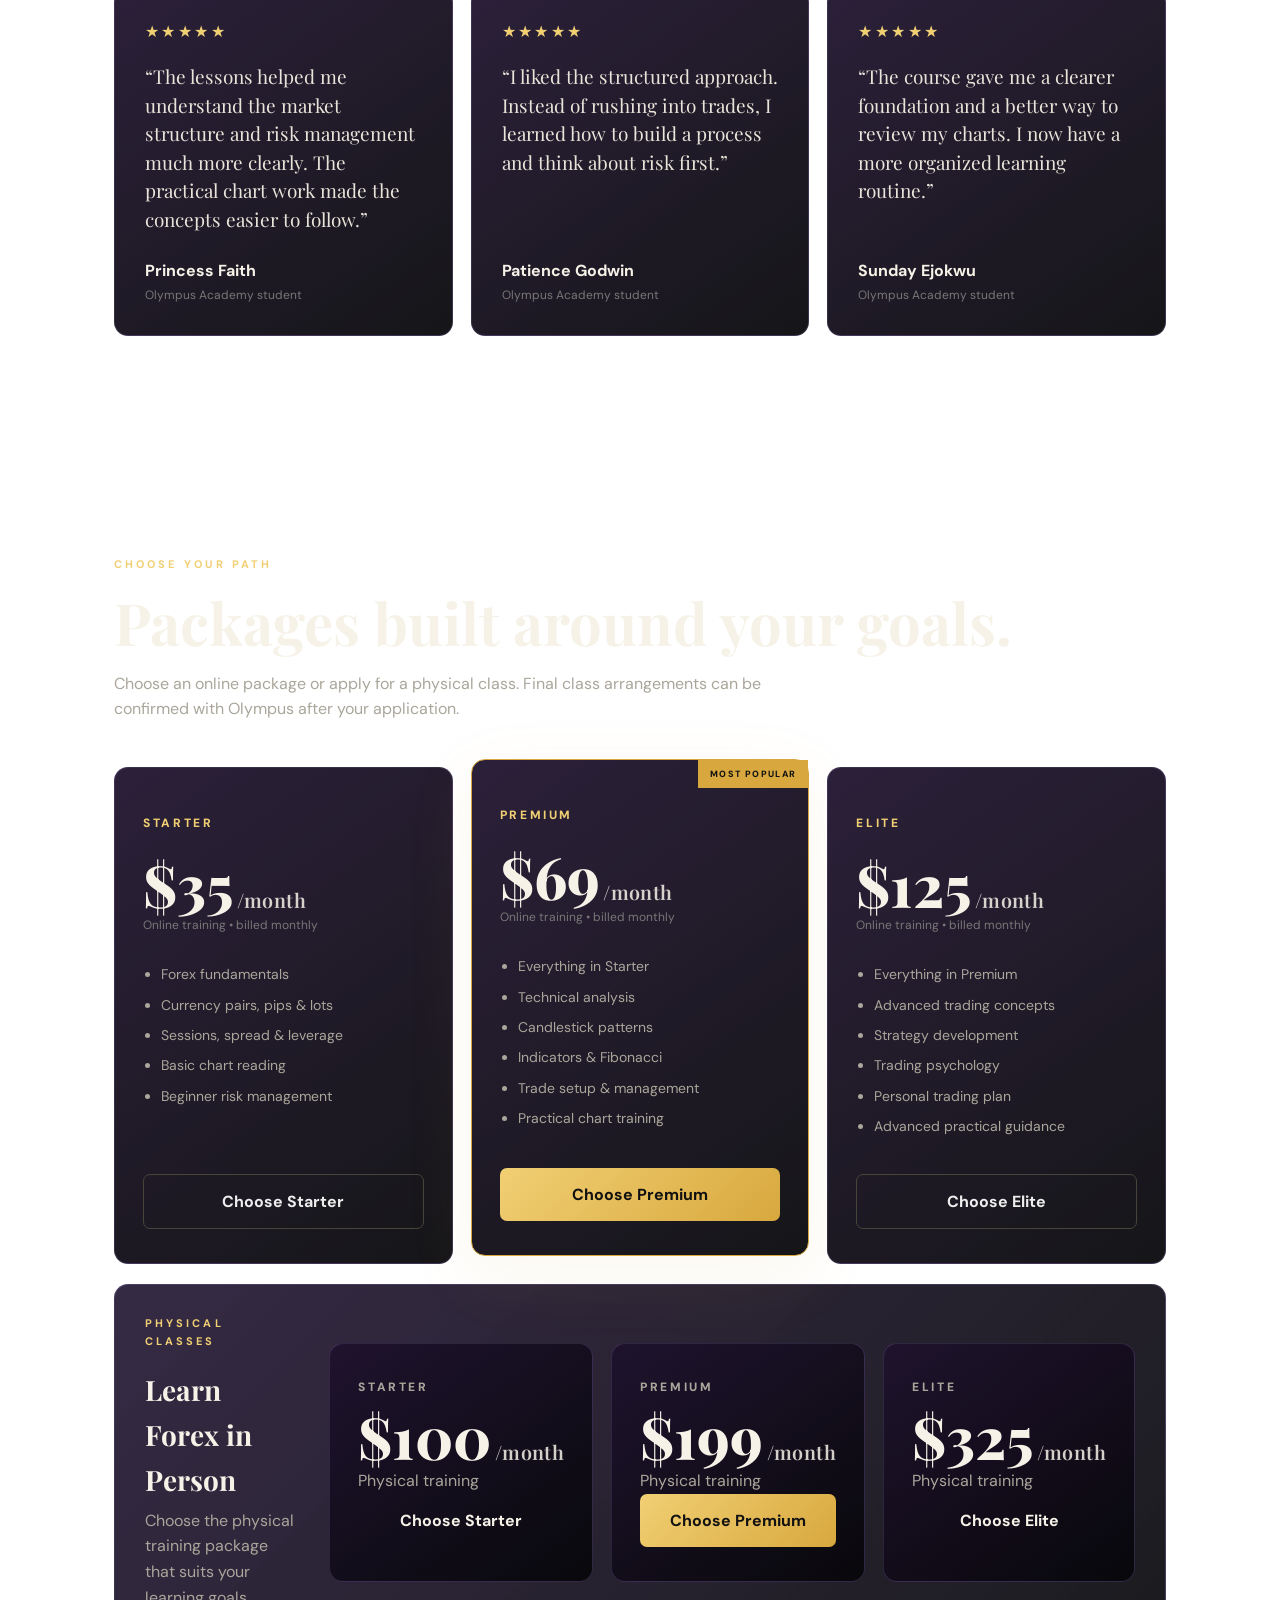
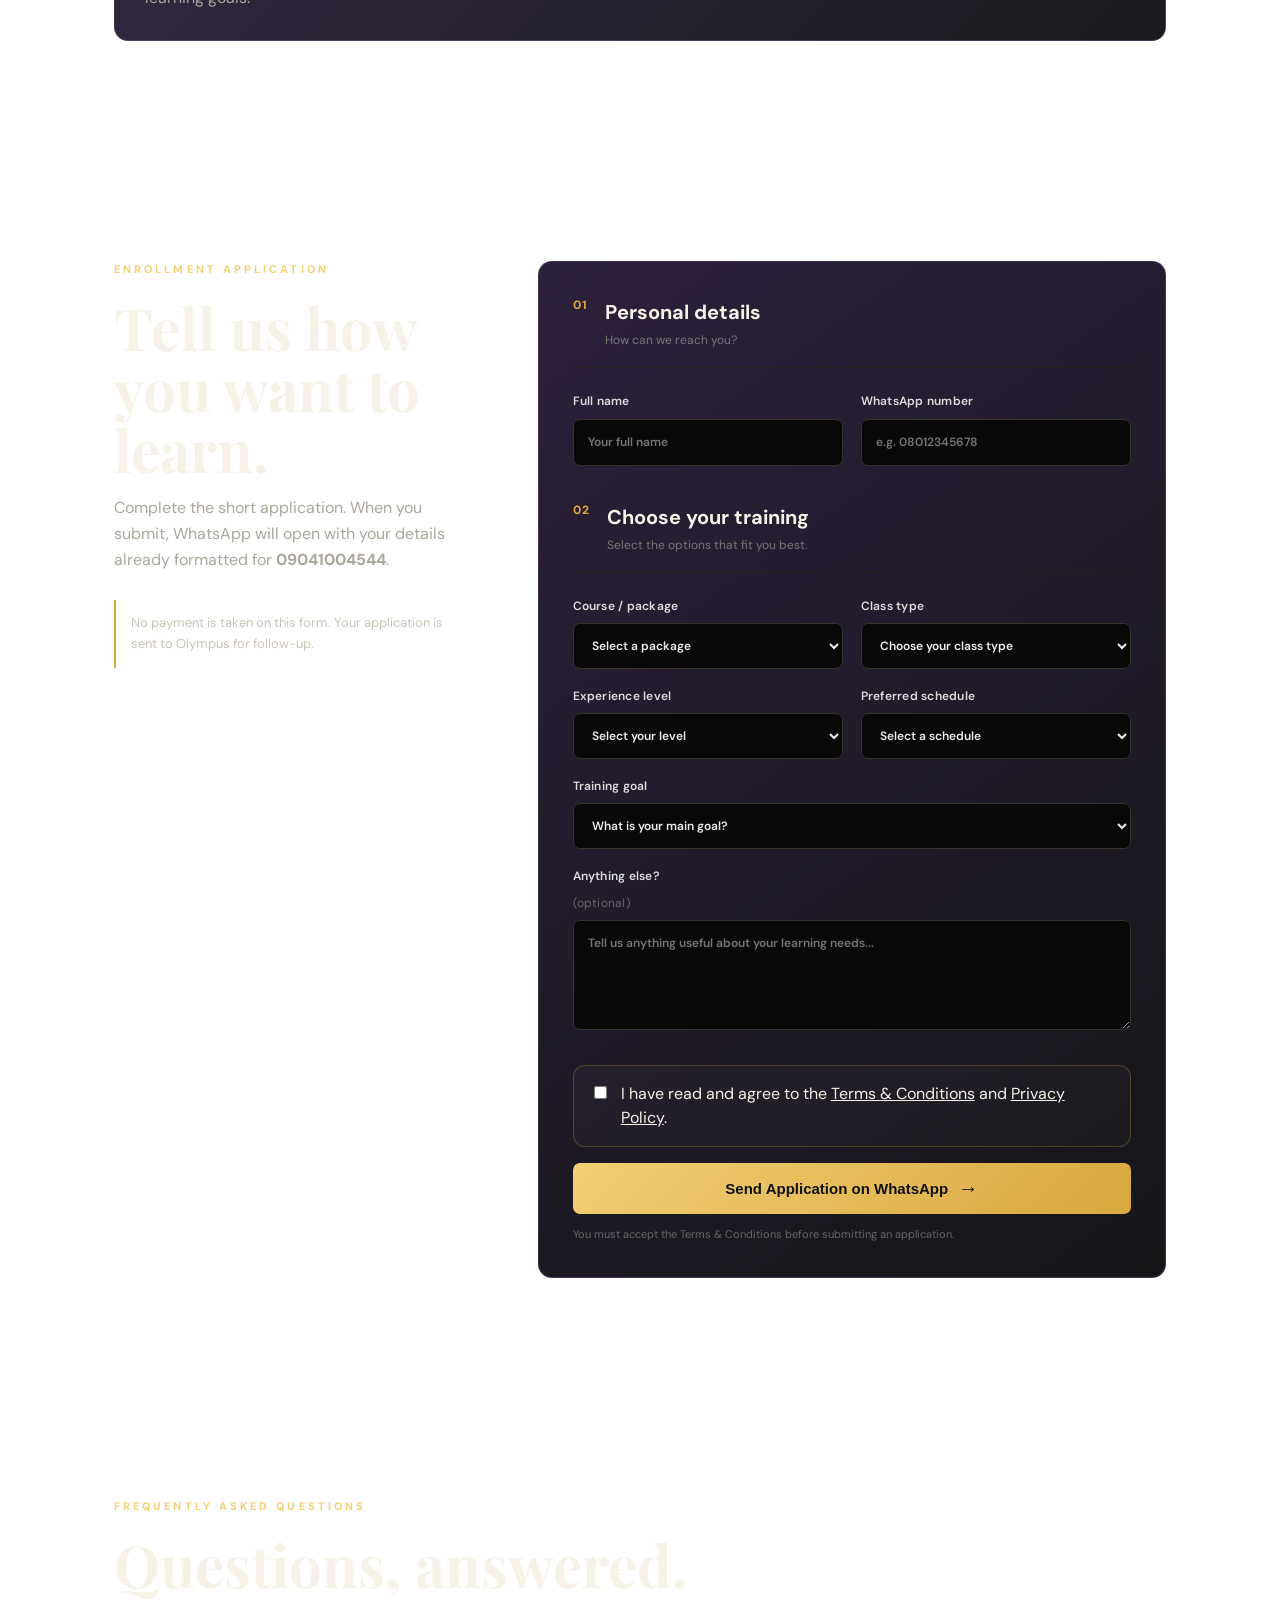
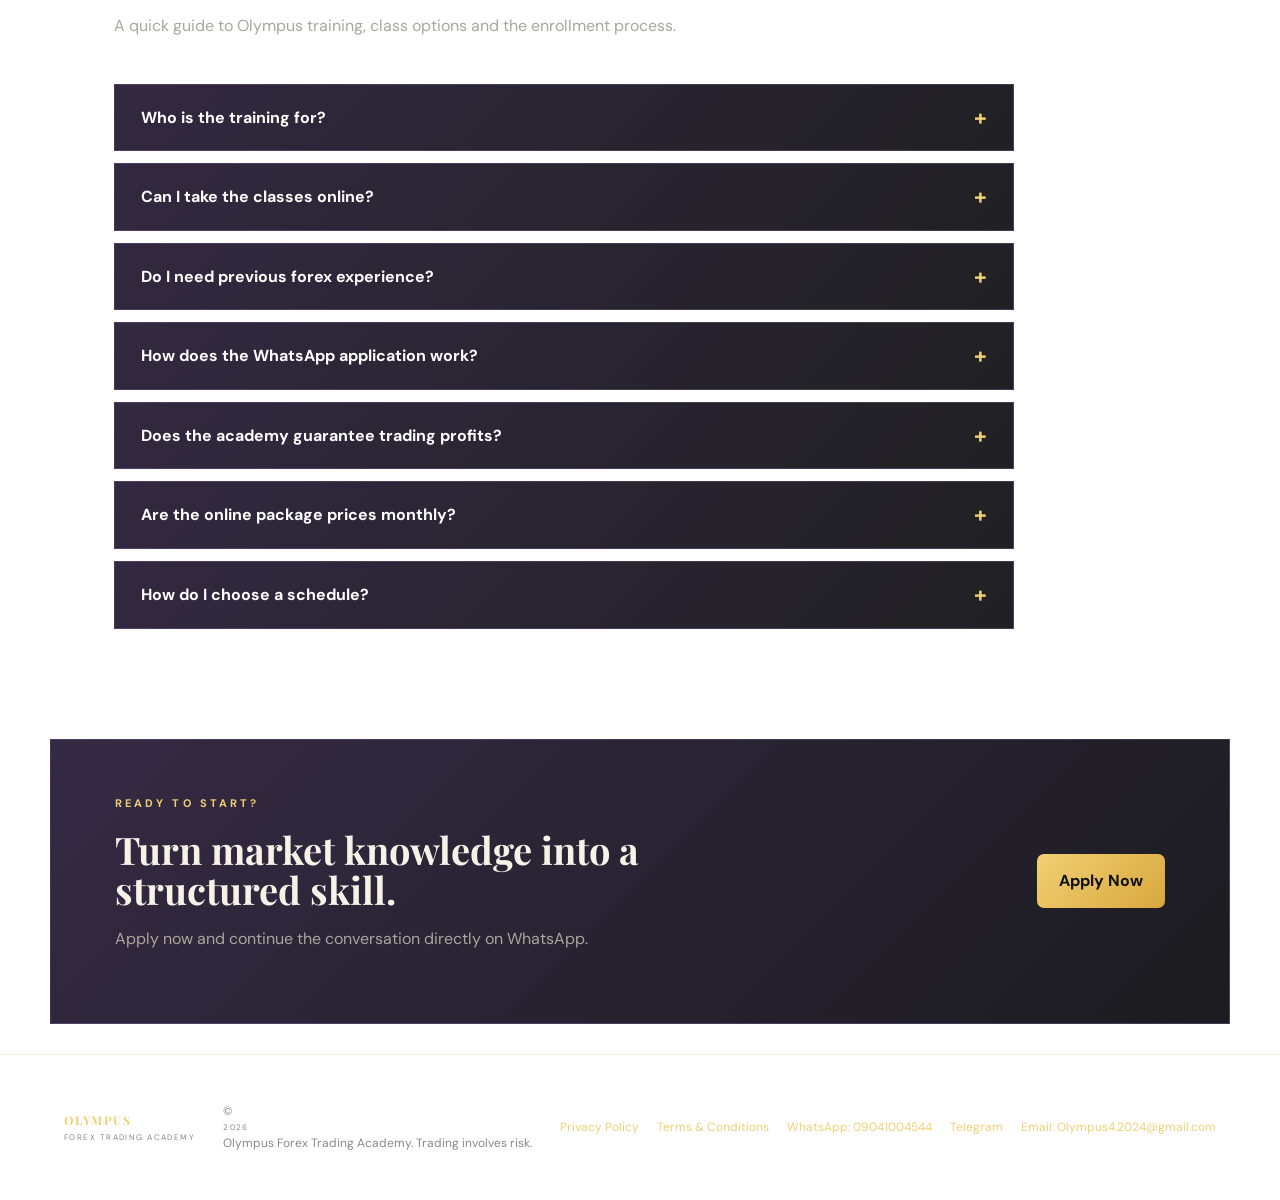
==== commit 046da8ab: "Update index.html" ====
--- a/index.html
+++ b/index.html
@@ -150,10 +150,10 @@
         <div class="form-grid">
          <label>Course / package
   <select name="package" id="package" required>
-   <option value="">Select a package</option>
-<option value="Starter">Starter - $35</option>
-<option value="Premium">Premium - $80</option>
-<option value="Elite">Elite - $149</option>
+ <option value="">Select a package</option>
+<option value="Starter">Starter - $100/month</option>
+<option value="Premium">Premium - $199/month</option>
+<option value="Elite">Elite - $325/month</option>
   </select>
 </label>
           <label>Class type
@@ -197,5 +197,28 @@
   <footer><div><strong>OLYMPUS</strong><span>FOREX TRADING ACADEMY</span></div><p>© <span id="year"></span> Olympus Forex Trading Academy. Trading involves risk.</p><div class="footer-links"><a href="privacy.html">Privacy Policy</a><a href="terms.html">Terms & Conditions</a><a href="https://wa.me/2349041004544">WhatsApp: 09041004544</a><a href="https://t.me/Olympus_FA" target="_blank" rel="noopener noreferrer">Telegram</a>
 <a href="mailto:Olympus4.2024@gmail.com">Email: Olympus4.2024@gmail.com</a></div></footer>
   <script src="script.js"></script>
+  <script>
+document.addEventListener("DOMContentLoaded", function () {
+  // Correct physical-class prices in the application form
+  document.querySelectorAll("select").forEach(function (select) {
+    const options = Array.from(select.options);
+    const isPhysicalPackage = options.some(function (option) {
+      return /starter|premium|elite/i.test(option.text);
+    });
+
+    if (!isPhysicalPackage) return;
+
+    options.forEach(function (option) {
+      if (/starter/i.test(option.text)) {
+        option.text = "Starter - $100";
+      } else if (/premium/i.test(option.text)) {
+        option.text = "Premium - $199";
+      } else if (/elite/i.test(option.text)) {
+        option.text = "Elite - $325";
+      }
+    });
+  });
+});
+</script>
 </body>
 </html>
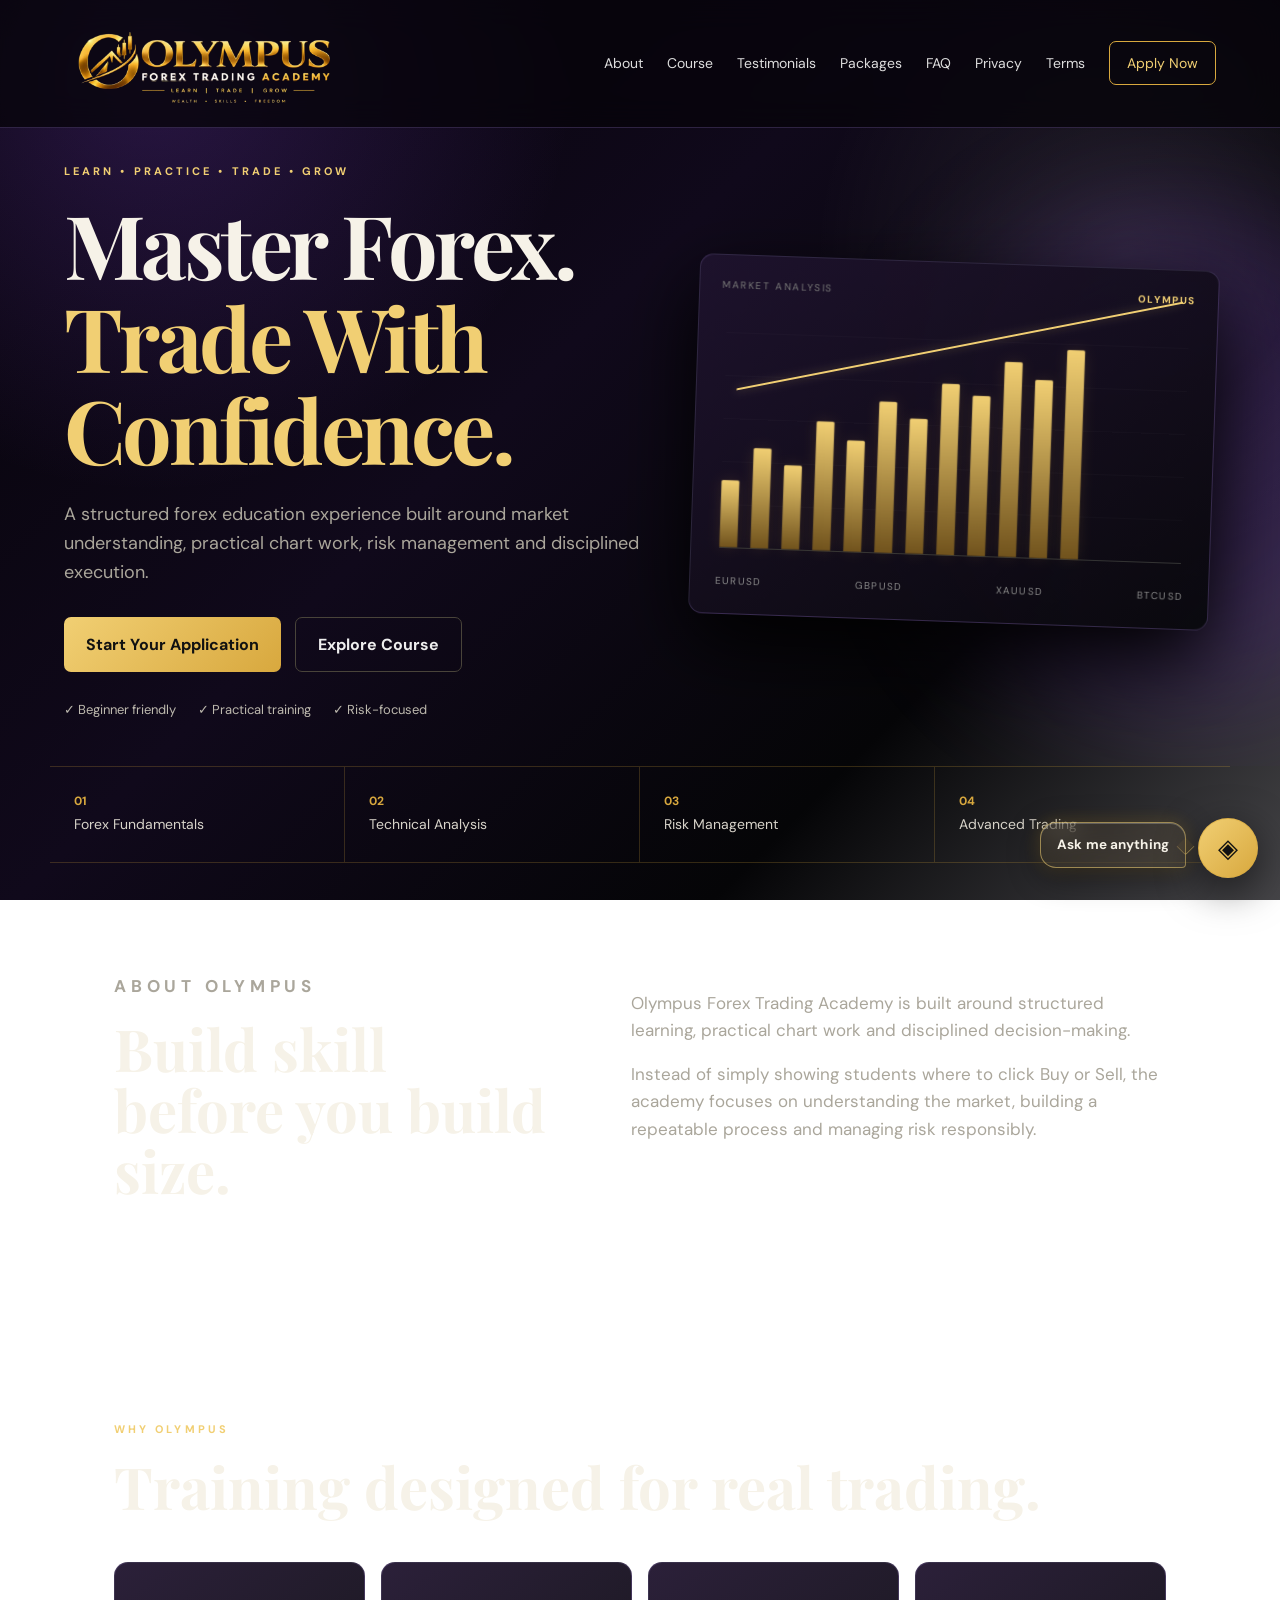
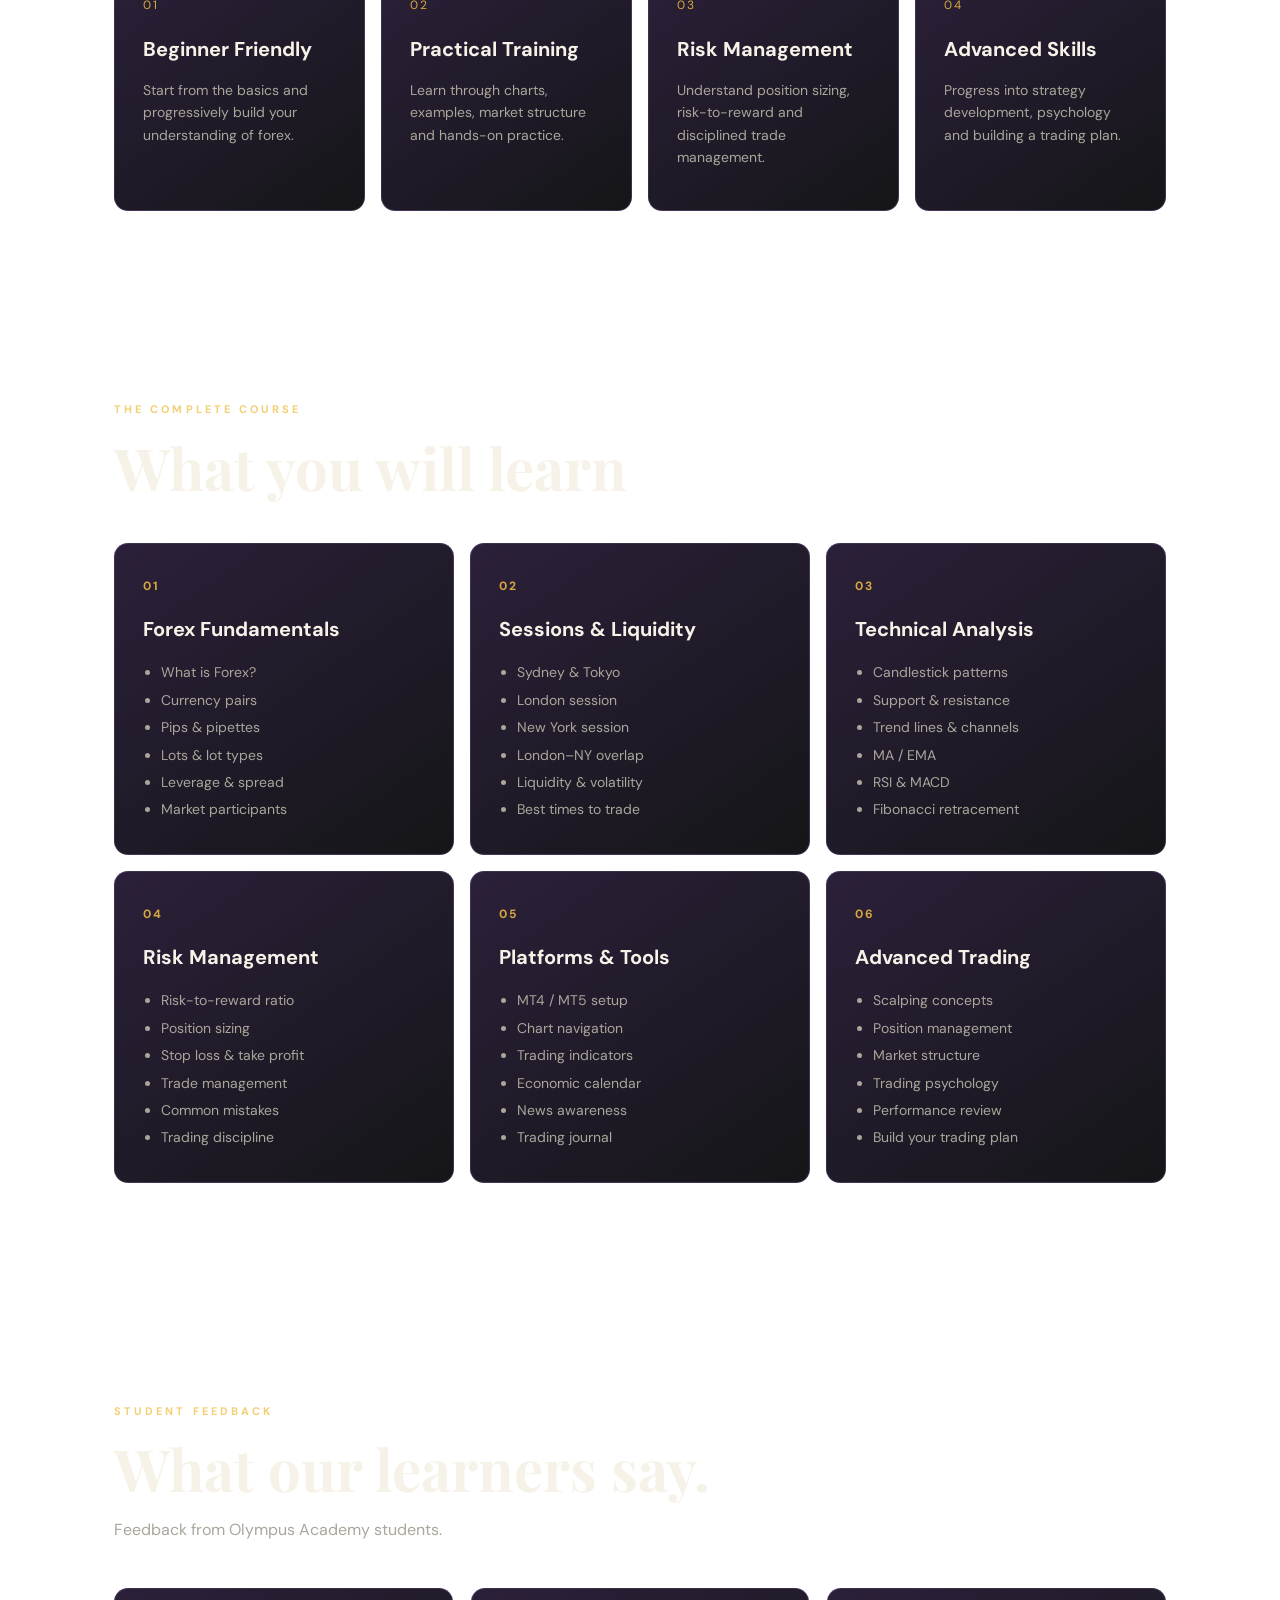
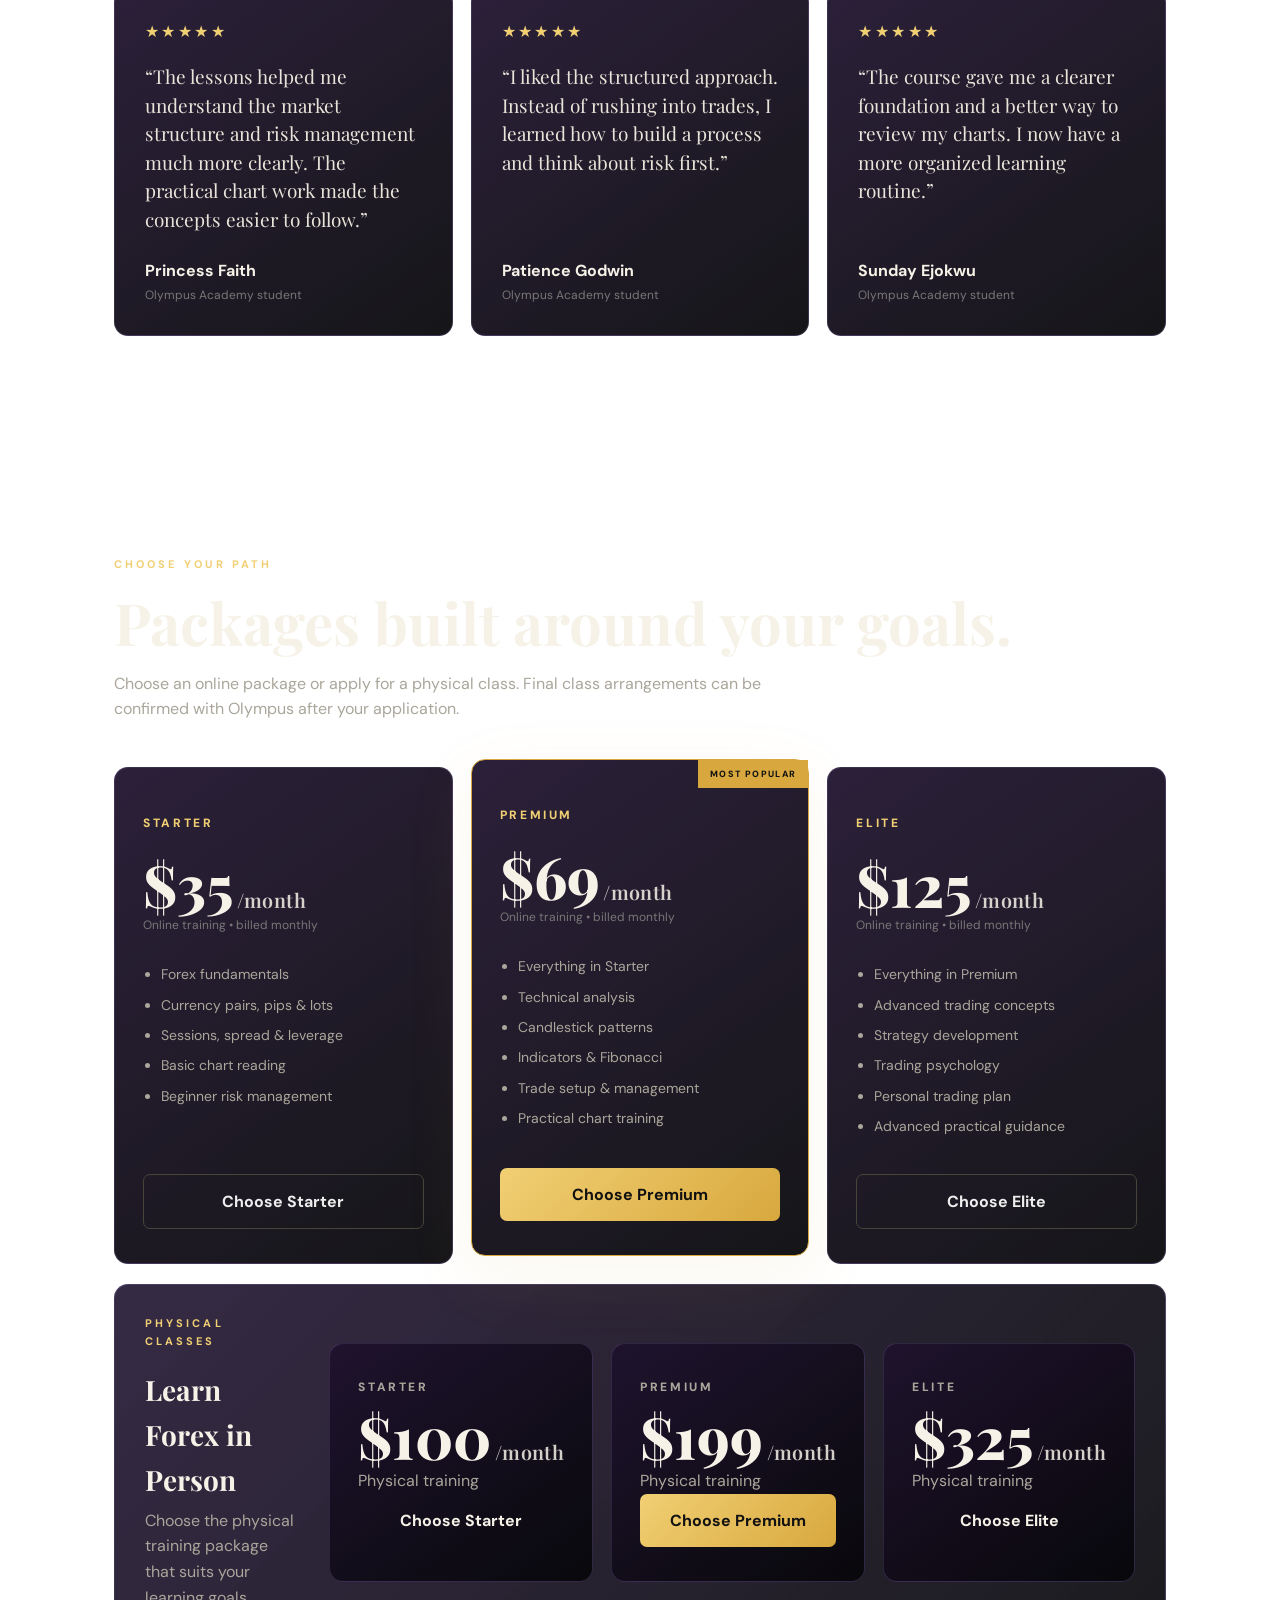
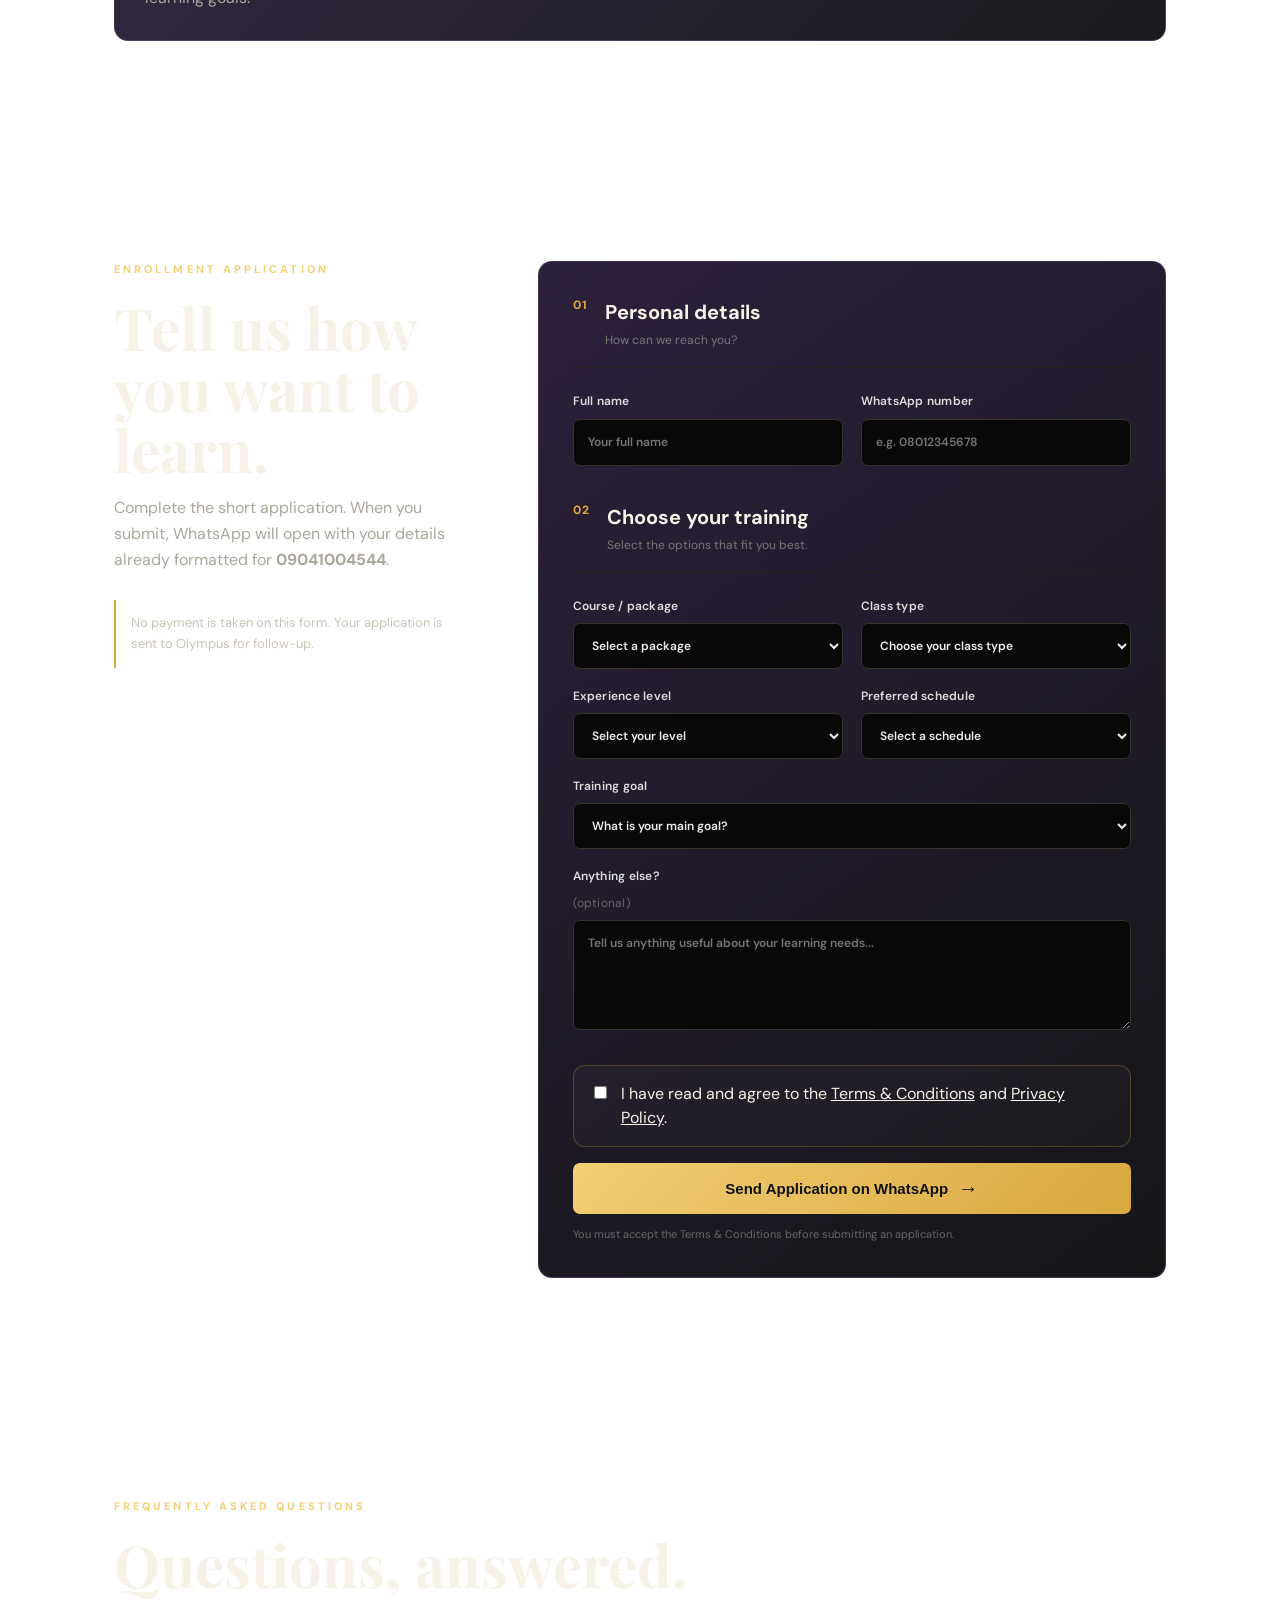
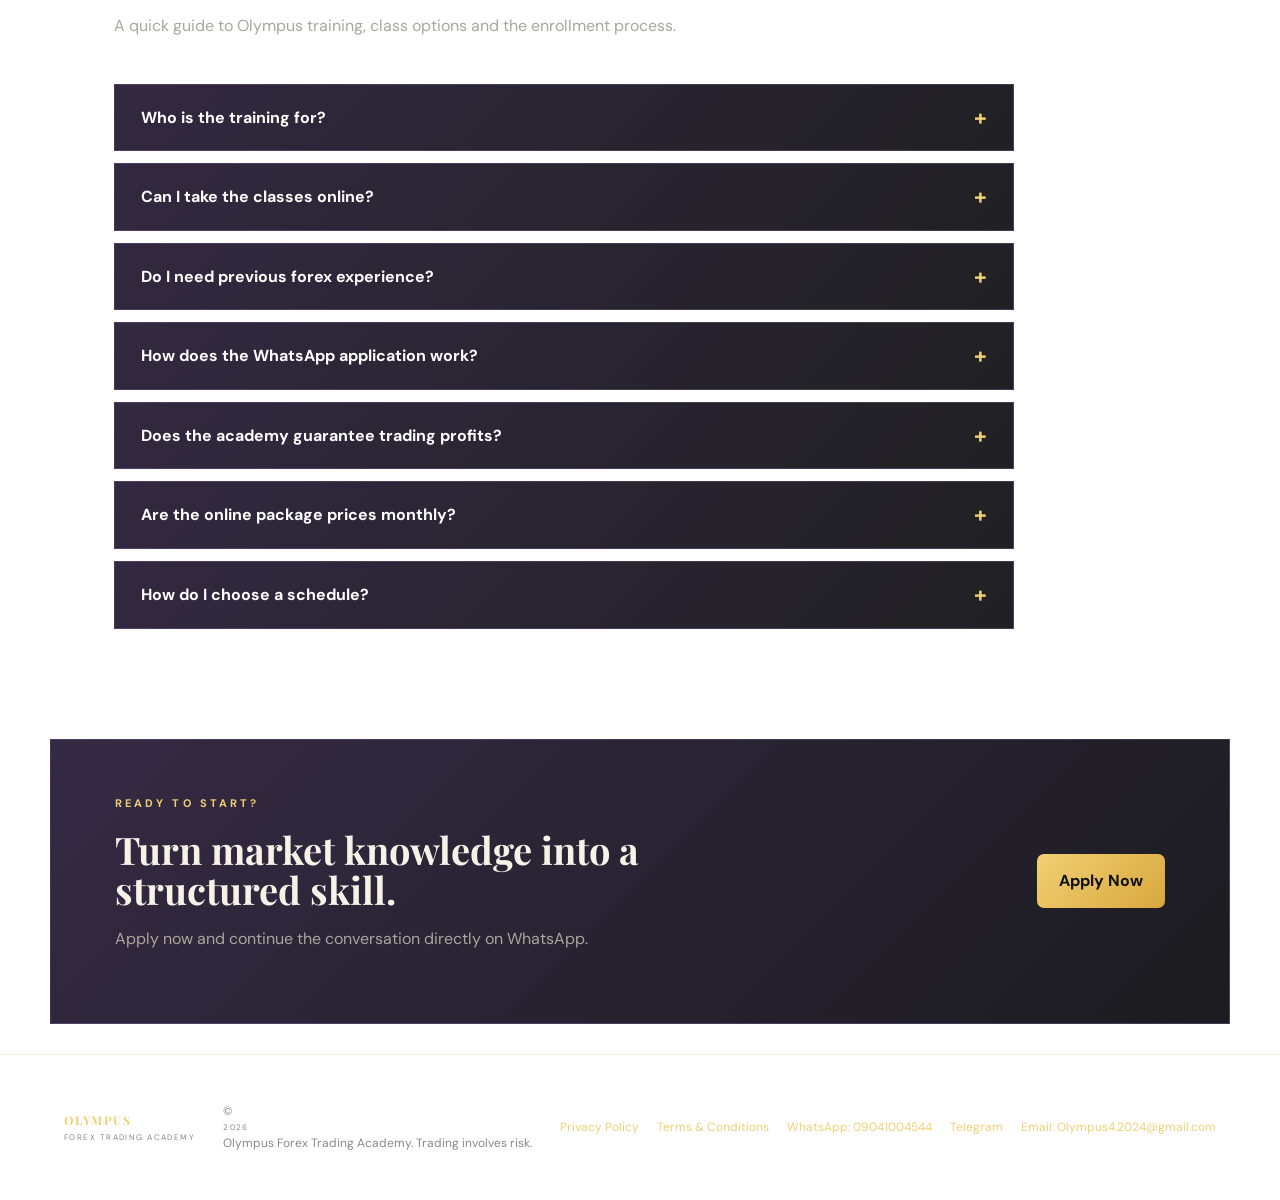
==== commit 3943ca63: "Add Olympus AI assistant with Ask me anything bubble" ====
--- a/index.html
+++ b/index.html
@@ -11,6 +11,7 @@
   <link rel="preconnect" href="https://fonts.gstatic.com" crossorigin>
   <link href="https://fonts.googleapis.com/css2?family=DM+Sans:wght@400;500;600;700&family=Playfair+Display:wght@600;700;800&display=swap" rel="stylesheet">
   <link rel="stylesheet" href="styles.css">
+  <link rel="stylesheet" href="chatbot.css">
  <link rel="icon" href="favicon.ico" sizes="any">
 <link rel="icon" type="image/png" sizes="96x96" href="favicon-96x96.png">
   <link rel="apple-touch-icon" href="apple-touch-icon.png">
@@ -196,7 +197,17 @@
 
   <footer><div><strong>OLYMPUS</strong><span>FOREX TRADING ACADEMY</span></div><p>© <span id="year"></span> Olympus Forex Trading Academy. Trading involves risk.</p><div class="footer-links"><a href="privacy.html">Privacy Policy</a><a href="terms.html">Terms & Conditions</a><a href="https://wa.me/2349041004544">WhatsApp: 09041004544</a><a href="https://t.me/Olympus_FA" target="_blank" rel="noopener noreferrer">Telegram</a>
 <a href="mailto:Olympus4.2024@gmail.com">Email: Olympus4.2024@gmail.com</a></div></footer>
+  <div id="olympus-chat-bubble" role="button" tabindex="0" aria-label="Open chat">Ask me anything</div>
+  <button id="olympus-chat-fab" aria-label="Chat with Olympus assistant">◈</button>
+  <section id="olympus-chat-panel" aria-label="Olympus assistant chat">
+    <div class="olympus-chat-header"><span class="dot"></span><div><strong>OLYMPUS ASSISTANT</strong><small>Packages • Prices • Apply help</small></div><button id="olympus-chat-close" aria-label="Close chat">×</button></div>
+    <div id="olympus-chat-messages"></div>
+    <div class="olympus-chips"><button data-q="How much is Premium physical?">Prices</button><button data-q="Compare Starter vs Premium vs Elite">Compare</button><button data-q="How do I apply?">Apply</button><button data-q="Online or physical?">Online vs Physical</button></div>
+    <form id="olympus-chat-form" class="olympus-chat-input"><input id="olympus-chat-text" type="text" placeholder="Ask about prices, packages…" autocomplete="off"><button type="submit">➤</button></form>
+  </section>
   <script src="script.js"></script>
+  <script src="supabase-config.js"></script>
+  <script src="chatbot.js"></script>
   <script>
 document.addEventListener("DOMContentLoaded", function () {
   // Correct physical-class prices in the application form
--- a/chatbot.css
+++ b/chatbot.css
@@ -0,0 +1,98 @@
+/* Olympus AI Assistant — luxury black/gold, mobile friendly */
+#olympus-chat-fab {
+  position: fixed; right: 22px; bottom: 22px; z-index: 60;
+  width: 60px; height: 60px; border-radius: 50%; border: 1px solid rgba(216,168,62,.6);
+  background: linear-gradient(135deg,#f1cf73,#d8a83e); color: #111;
+  font-size: 26px; cursor: pointer; box-shadow: 0 12px 40px rgba(0,0,0,.55);
+  display: grid; place-items: center; transition: transform .2s;
+}
+#olympus-chat-fab:hover { transform: translateY(-2px); }
+/* Protruding prompt bubble — frosted glass, gold at 8% */
+#olympus-chat-bubble {
+  position: fixed; right: 94px; bottom: 32px; z-index: 60;
+  padding: 11px 16px; font-size: 13.5px; font-weight: 700; letter-spacing: .01em;
+  color: #f6f2e8; cursor: pointer; white-space: nowrap;
+  background: rgba(216,168,62,0.08);
+  -webkit-backdrop-filter: blur(14px) saturate(150%);
+  backdrop-filter: blur(14px) saturate(150%);
+  border: 1px solid rgba(241,207,115,.55);
+  border-radius: 16px 16px 4px 16px;
+  box-shadow: 0 8px 32px rgba(0,0,0,.45), inset 0 1px 0 rgba(255,255,255,.22), 0 0 18px rgba(216,168,62,.28);
+  opacity: 0; pointer-events: none; transform-origin: bottom right;
+}
+#olympus-chat-bubble::after {
+  content: ""; position: absolute; right: -7px; bottom: 14px;
+  width: 12px; height: 12px; background: rgba(216,168,62,0.08);
+  border-right: 1px solid rgba(241,207,115,.55);
+  border-bottom: 1px solid rgba(241,207,115,.35);
+  transform: rotate(45deg); border-bottom-right-radius: 3px;
+}
+#olympus-chat-bubble.show {
+  opacity: 1; pointer-events: auto;
+  animation: olympusBubbleWarp .7s cubic-bezier(.22,1.4,.36,1) both, olympusLiquid 6s ease-in-out .8s infinite;
+}
+#olympus-chat-bubble.hide { opacity: 0; pointer-events: none; transform: translateX(16px) scale(.6); transition: opacity .25s, transform .3s; }
+@keyframes olympusBubbleWarp {
+  0% { opacity: 0; transform: translateX(34px) scale(.2); border-radius: 60% 40% 55% 45% / 55% 60% 40% 45%; filter: blur(6px); }
+  55% { opacity: 1; transform: translateX(-4px) scale(1.06); border-radius: 42% 58% 46% 54% / 52% 44% 56% 48%; filter: blur(0); }
+  75% { transform: translateX(2px) scale(.98); border-radius: 16px 16px 4px 16px; }
+  100% { opacity: 1; transform: translateX(0) scale(1); border-radius: 16px 16px 4px 16px; filter: blur(0); }
+}
+@keyframes olympusLiquid {
+  0%, 100% { border-radius: 16px 16px 4px 16px; }
+  30% { border-radius: 18px 14px 6px 16px; }
+  60% { border-radius: 14px 18px 4px 14px; }
+}
+@media (prefers-reduced-motion: reduce) { #olympus-chat-bubble.show { animation: none; } }
+#olympus-chat-panel {
+  position: fixed; right: 22px; bottom: 94px; z-index: 60;
+  width: min(380px, calc(100vw - 32px)); height: min(560px, calc(100vh - 130px));
+  display: none; flex-direction: column; overflow: hidden;
+  background: linear-gradient(145deg, rgba(30,18,45,.98), rgba(7,7,10,.98));
+  border: 1px solid rgba(190,160,255,.25); border-radius: 16px;
+  box-shadow: 0 24px 80px rgba(0,0,0,.6);
+}
+#olympus-chat-panel.open { display: flex; }
+.olympus-chat-header {
+  padding: 14px 16px; border-bottom: 1px solid rgba(216,168,62,.25);
+  display: flex; align-items: center; gap: 10px;
+}
+.olympus-chat-header .dot {
+  width: 10px; height: 10px; border-radius: 50%;
+  background: #4ade80; box-shadow: 0 0 10px #4ade80;
+}
+.olympus-chat-header strong { font-family: "Playfair Display", serif; letter-spacing: .06em; color: #f1cf73; }
+.olympus-chat-header small { display: block; color: #aaa69b; font-size: 11px; }
+.olympus-chat-header button {
+  margin-left: auto; background: none; border: 0; color: #aaa;
+  font-size: 20px; cursor: pointer;
+}
+#olympus-chat-messages {
+  flex: 1; overflow-y: auto; padding: 16px; display: flex;
+  flex-direction: column; gap: 10px; font-size: 14px;
+}
+.olympus-msg { max-width: 85%; padding: 10px 13px; border-radius: 12px; line-height: 1.5; white-space: pre-line; }
+.olympus-msg.bot { background: rgba(255,255,255,.06); border: 1px solid rgba(190,160,255,.2); color: #f6f2e8; align-self: flex-start; }
+.olympus-msg.user { background: linear-gradient(135deg,#f1cf73,#d8a83e); color: #111; font-weight: 600; align-self: flex-end; }
+.olympus-msg.bot a { color: #f1cf73; text-decoration: underline; }
+.olympus-chips { display: flex; flex-wrap: wrap; gap: 8px; padding: 0 16px 10px; }
+.olympus-chips button {
+  background: none; border: 1px solid rgba(216,168,62,.5); color: #f1cf73;
+  font-size: 12px; padding: 7px 11px; border-radius: 20px; cursor: pointer;
+}
+.olympus-chips button:hover { background: rgba(216,168,62,.15); }
+.olympus-chat-input { display: flex; gap: 8px; padding: 12px; border-top: 1px solid rgba(216,168,62,.25); }
+.olympus-chat-input input {
+  flex: 1; background: #090909; border: 1px solid #35322c; color: #eee;
+  padding: 11px 13px; border-radius: 8px; font: inherit; font-size: 14px; outline: none;
+}
+.olympus-chat-input input:focus { border-color: #d8a83e; }
+.olympus-chat-input button {
+  background: linear-gradient(135deg,#f1cf73,#d8a83e); border: 0; border-radius: 8px;
+  padding: 0 16px; font-weight: 800; cursor: pointer; color: #111;
+}
+.olympus-typing { color: #aaa69b; font-size: 12px; font-style: italic; }
+@media (max-width: 560px) {
+  #olympus-chat-fab { right: 16px; bottom: 16px; }
+  #olympus-chat-panel { right: 16px; bottom: 86px; }
+}
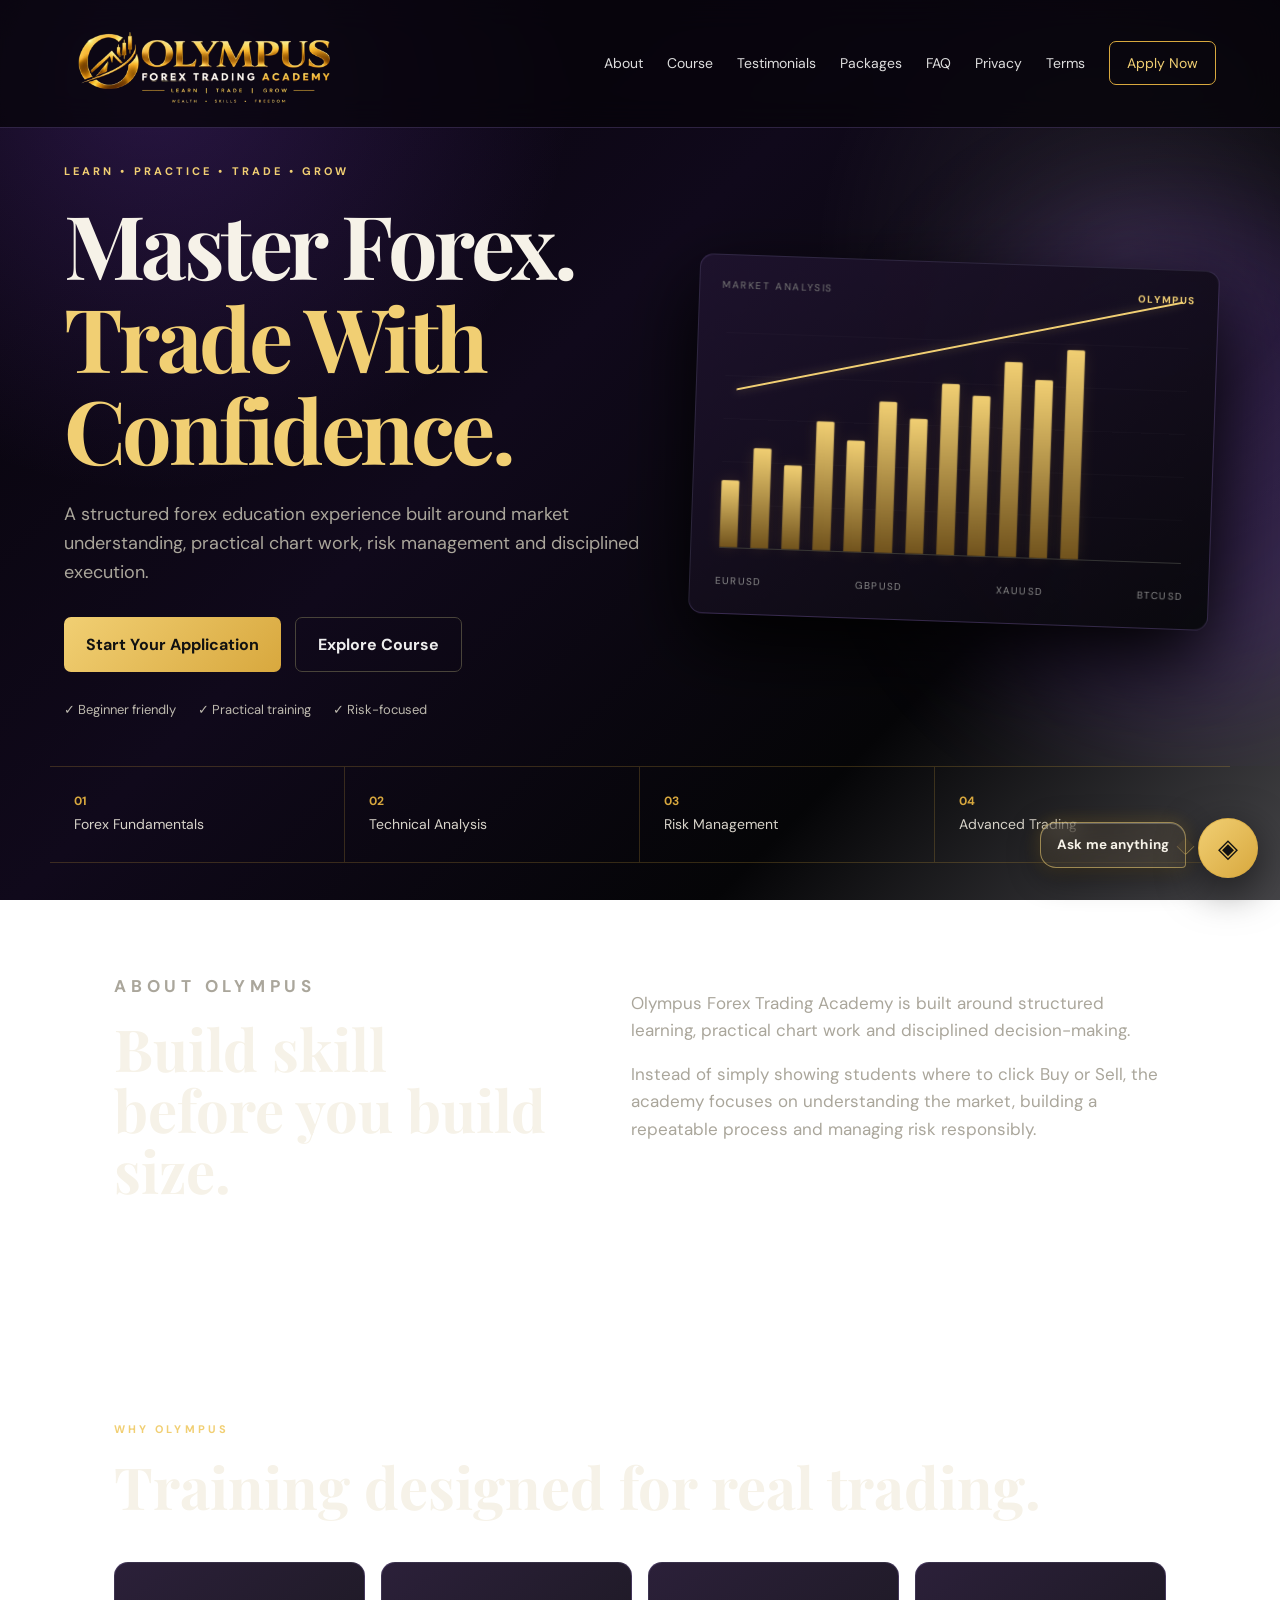
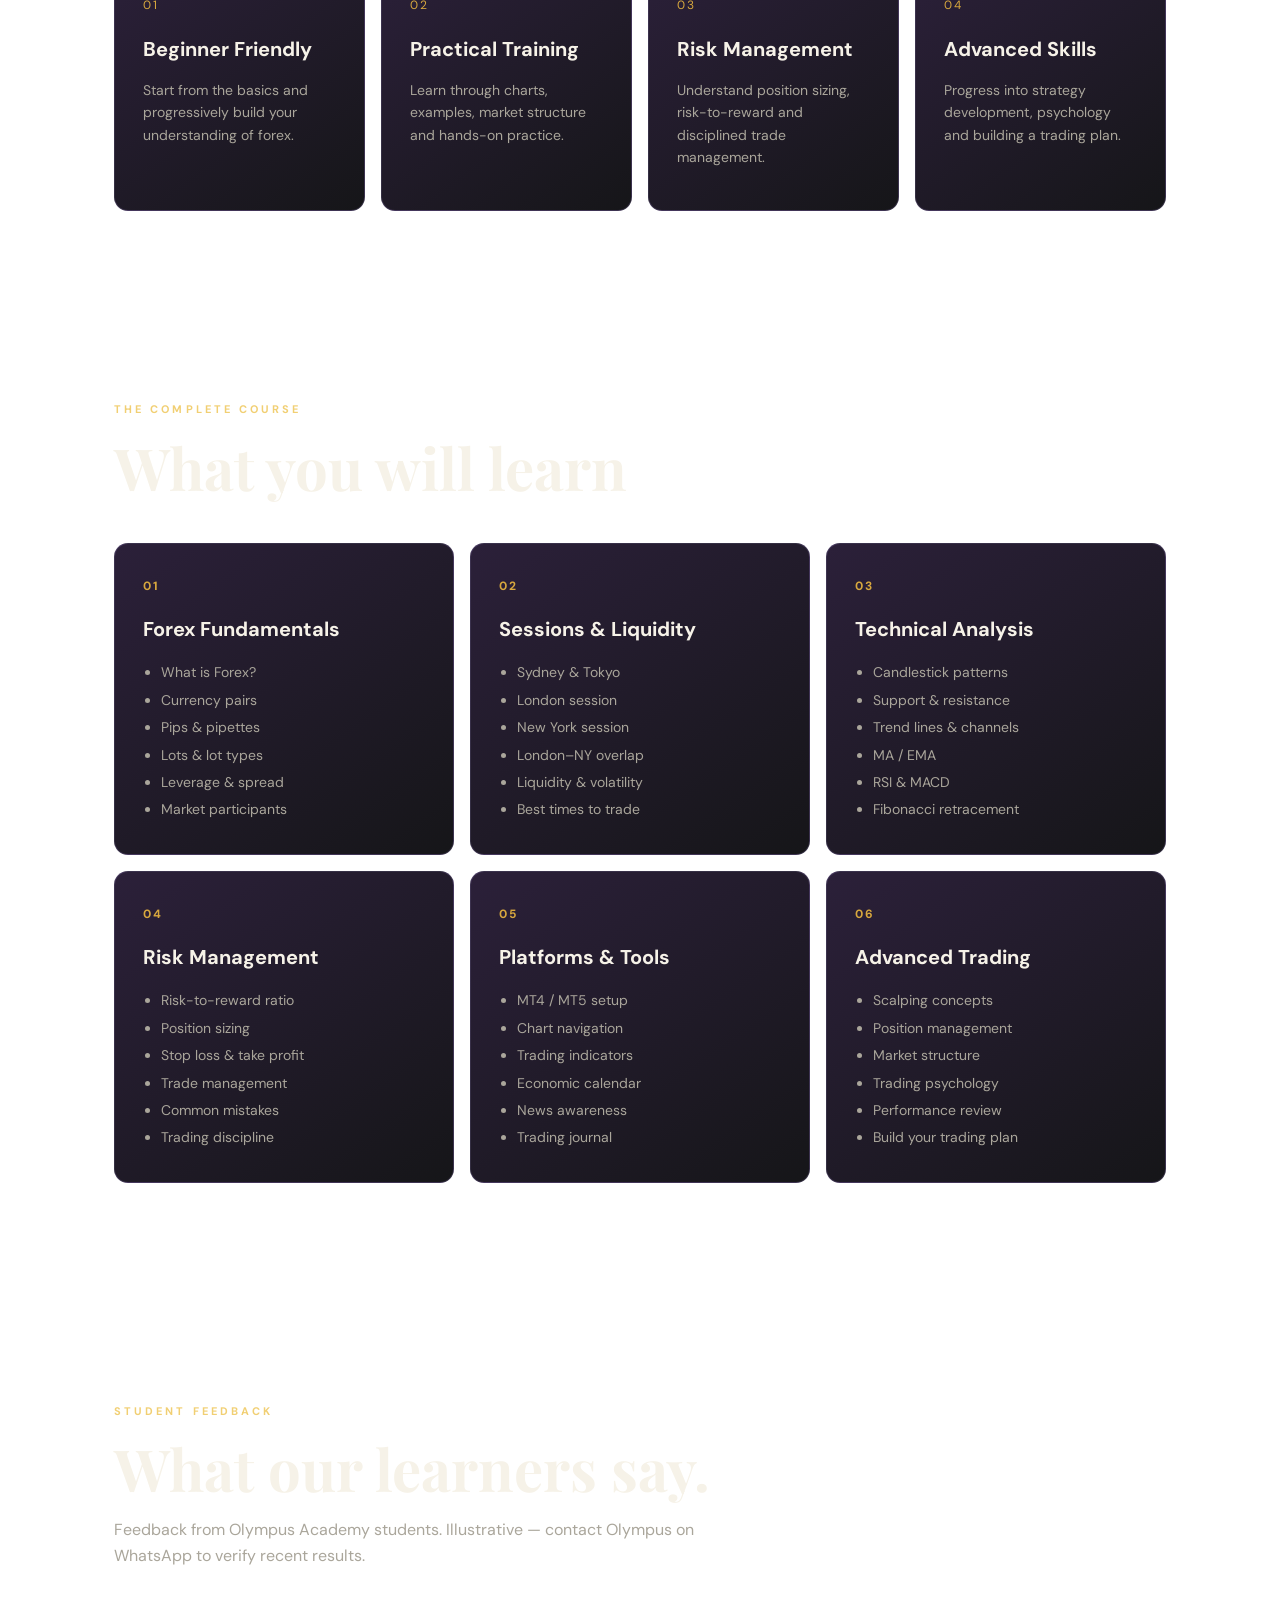
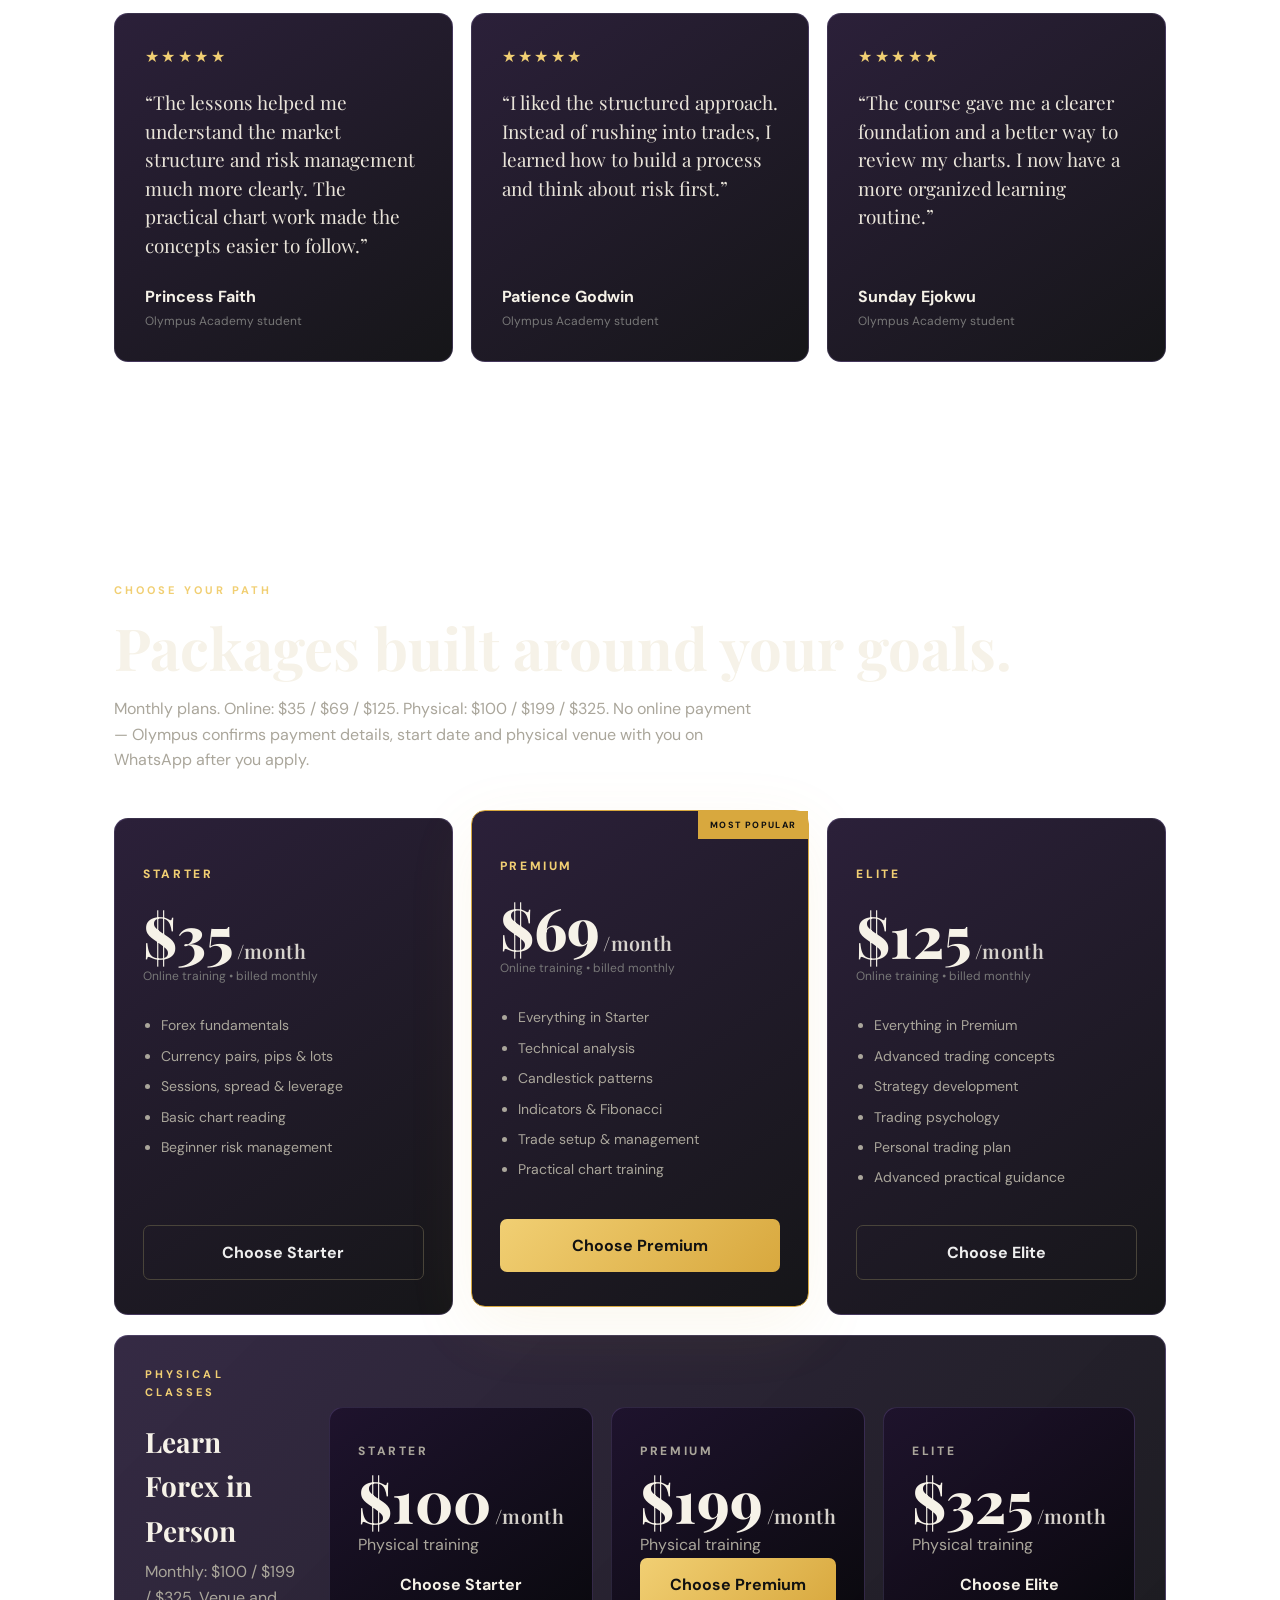
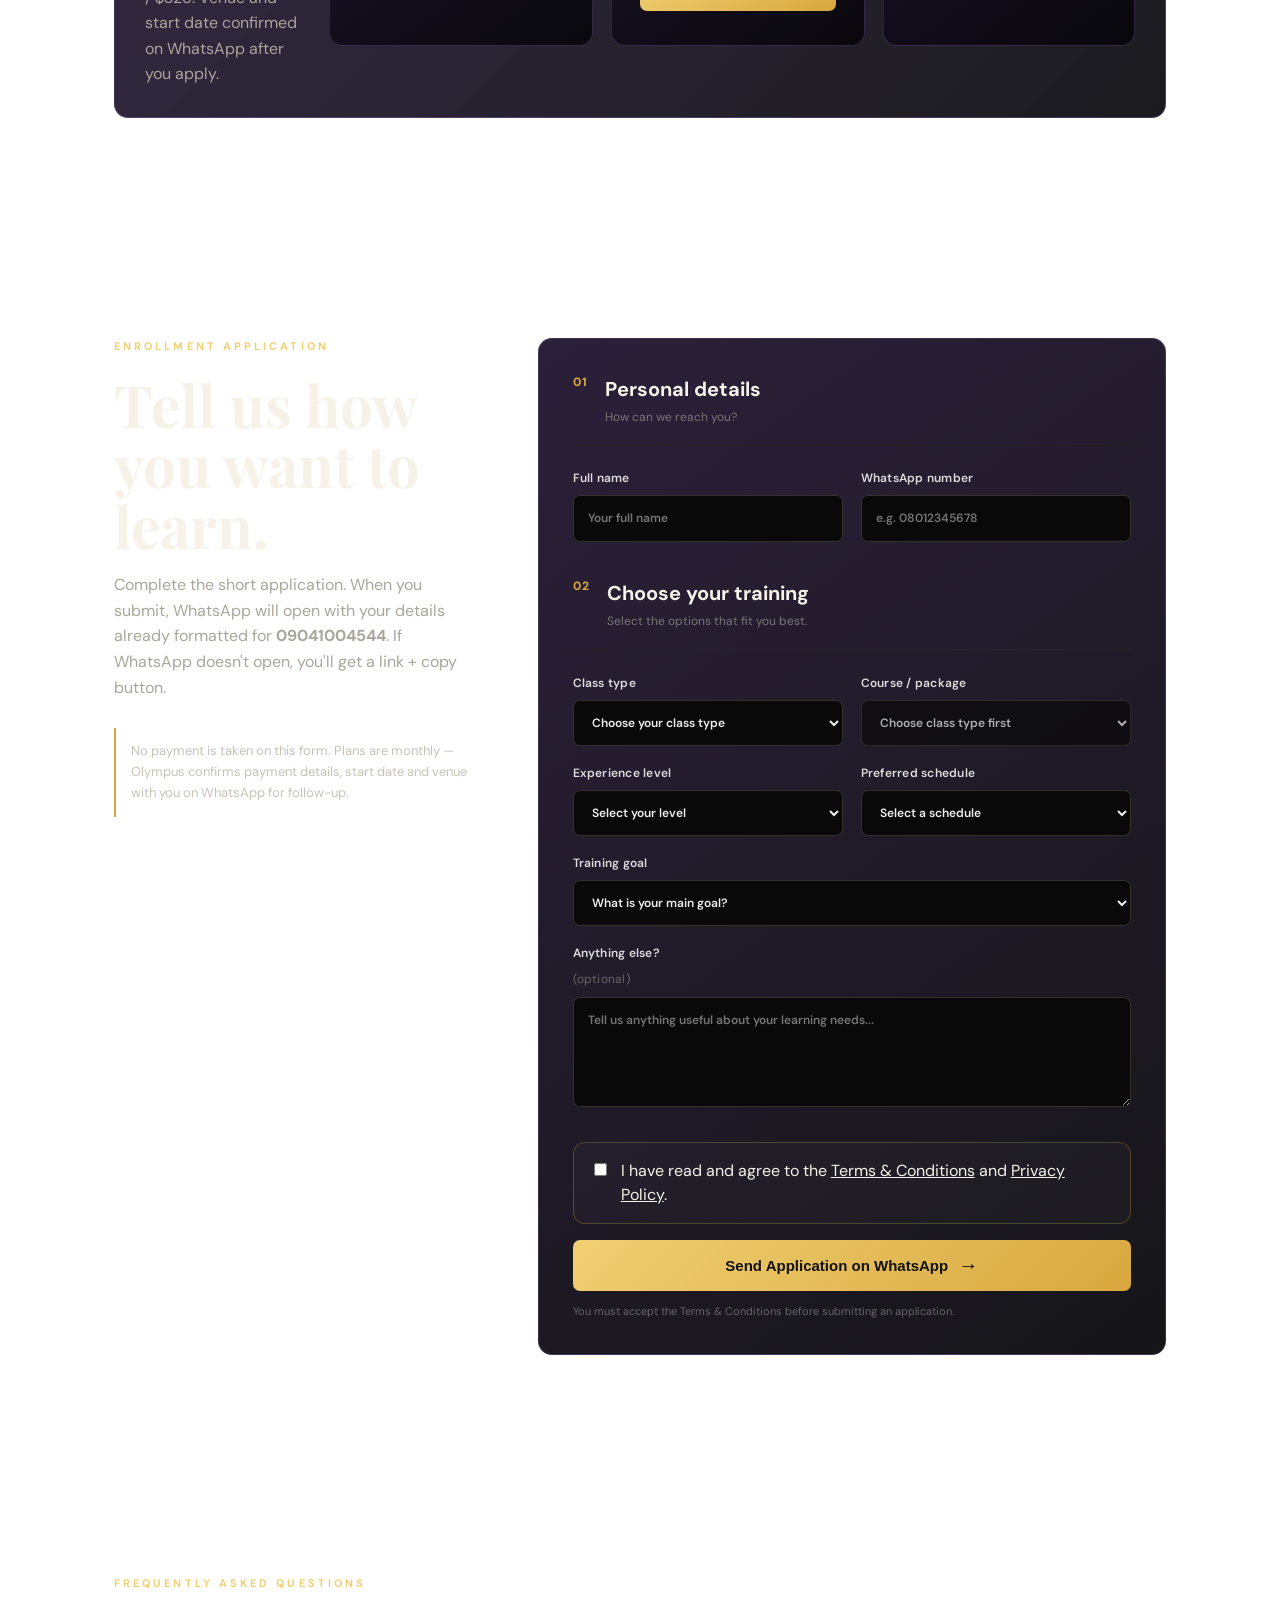
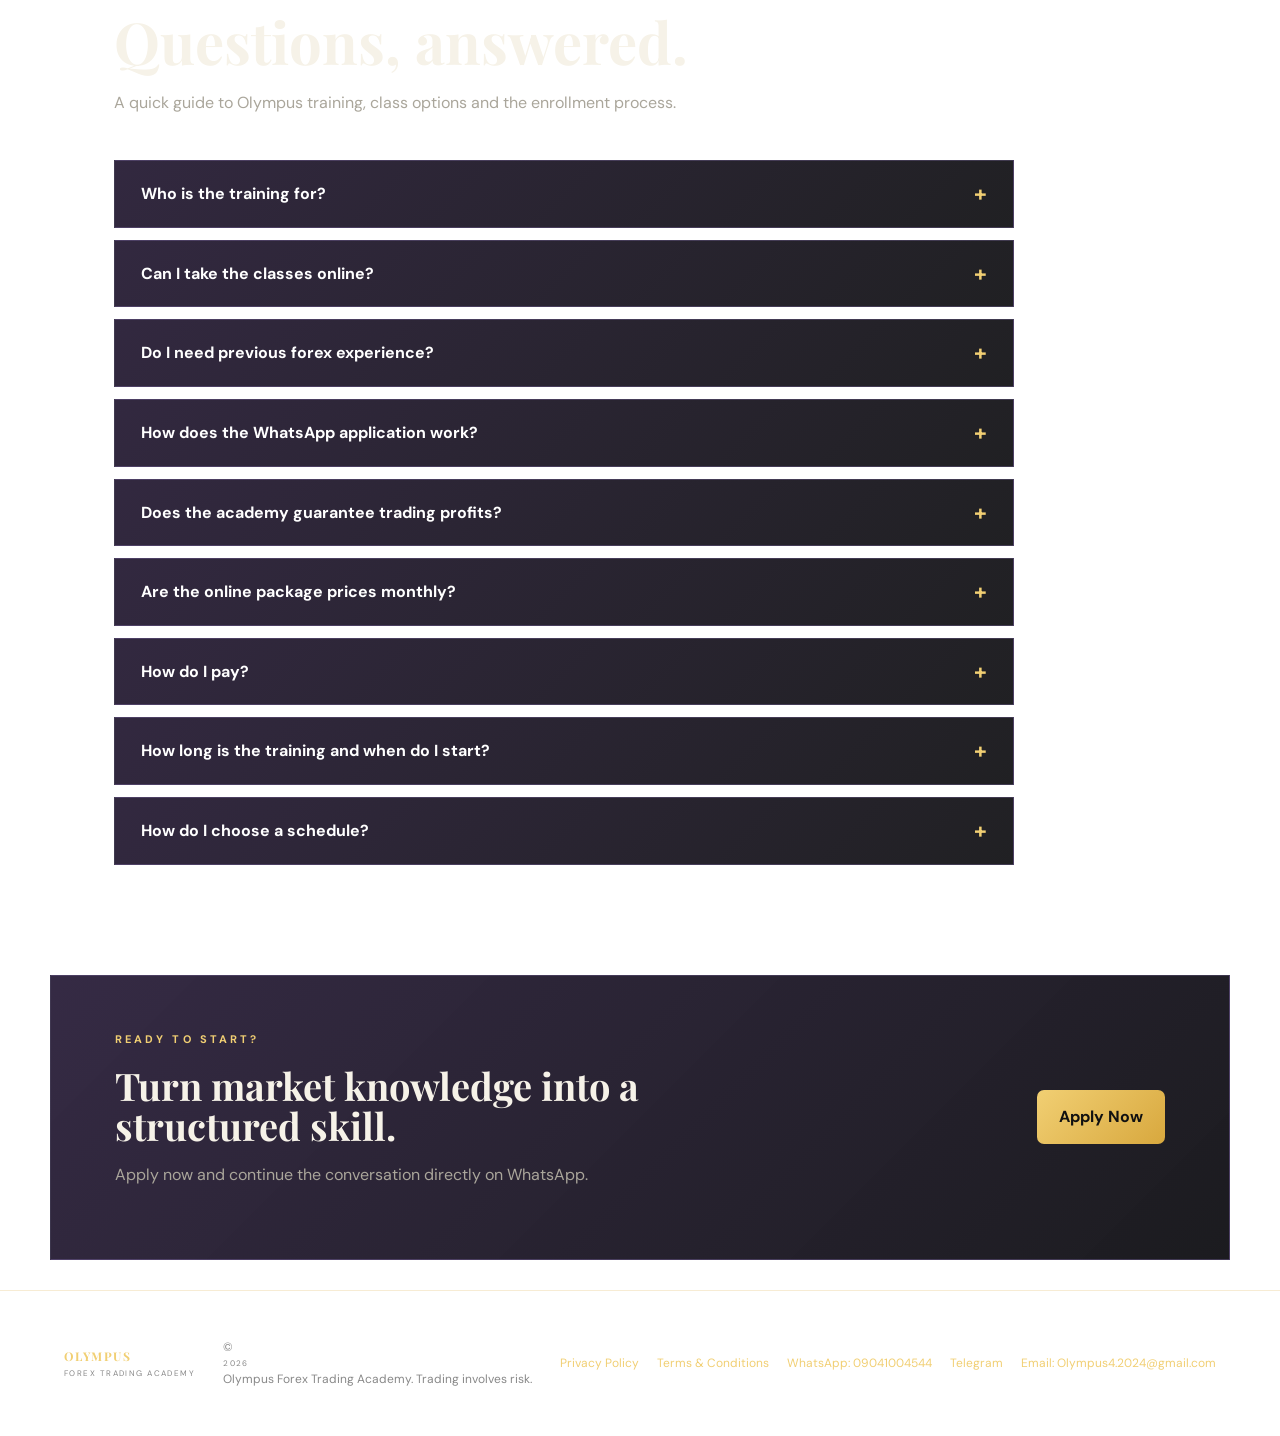
==== commit 93f48bd1: "Fix nav, prices, apply flow, SEO" ====
--- a/index.html
+++ b/index.html
@@ -3,10 +3,17 @@
 <head>
   <meta charset="utf-8">
   <meta name="viewport" content="width=device-width, initial-scale=1">
-  <meta name="description" content="Olympus Forex Trading Academy — structured forex education with online and physical training options.">
+  <meta name="description" content="Olympus Forex Trading Academy — structured forex education with online and physical training options. Monthly plans, practical chart work and risk-focused training.">
+  <link rel="canonical" href="https://olympus-fx.com.ng/">
+  <meta property="og:type" content="website">
+  <meta property="og:title" content="Olympus Forex Trading Academy | Learn Forex Trading">
+  <meta property="og:description" content="Structured forex education: fundamentals, technical analysis, risk management. Online and physical classes. Apply on WhatsApp.">
+  <meta property="og:url" content="https://olympus-fx.com.ng/">
+  <meta name="twitter:card" content="summary_large_image">
+  <meta name="twitter:title" content="Olympus Forex Trading Academy | Learn Forex Trading">
+  <meta name="twitter:description" content="Master forex with structured training. Online and physical packages. Apply in 1 minute.">
   <meta name="theme-color" content="#070707">
-  <title>Olympus Forex Tradig Academy| Learn Forex Trading</title>
-  <meta name="description" content="Olympus Forex Trading Academy - Learn forex trading with structured education, practical training, and profesional market knowledge.">
+  <title>Olympus Forex Trading Academy | Learn Forex Trading</title>
   <link rel="preconnect" href="https://fonts.googleapis.com">
   <link rel="preconnect" href="https://fonts.gstatic.com" crossorigin>
   <link href="https://fonts.googleapis.com/css2?family=DM+Sans:wght@400;500;600;700&family=Playfair+Display:wght@600;700;800&display=swap" rel="stylesheet">
@@ -89,7 +96,7 @@
     </section>
 
     <section id="testimonials" class="section testimonials-section">
-      <div class="section-heading"><p class="eyebrow">STUDENT FEEDBACK</p><h2>What our learners say.</h2><p class="section-intro">Feedback from Olympus Academy students.</p></div>
+      <div class="section-heading"><p class="eyebrow">STUDENT FEEDBACK</p><h2>What our learners say.</h2><p class="section-intro">Feedback from Olympus Academy students. Illustrative — contact Olympus on WhatsApp to verify recent results.</p></div>
       <div class="testimonial-grid">
         <article class="testimonial"><div class="stars">★★★★★</div><p>“The lessons helped me understand the market structure and risk management much more clearly. The practical chart work made the concepts easier to follow.”</p><div><strong>Princess Faith</strong><span>Olympus Academy student</span></div></article>
         <article class="testimonial"><div class="stars">★★★★★</div><p>“I liked the structured approach. Instead of rushing into trades, I learned how to build a process and think about risk first.”</p><div><strong>Patience Godwin</strong><span>Olympus Academy student</span></div></article>
@@ -98,17 +105,17 @@
     </section>
 
     <section id="pricing" class="section pricing-section">
-      <div class="section-heading"><p class="eyebrow">CHOOSE YOUR PATH</p><h2>Packages built around your goals.</h2><p class="section-intro">Choose an online package or apply for a physical class. Final class arrangements can be confirmed with Olympus after your application.</p></div>
+      <div class="section-heading"><p class="eyebrow">CHOOSE YOUR PATH</p><h2>Packages built around your goals.</h2><p class="section-intro">Monthly plans. Online: $35 / $69 / $125. Physical: $100 / $199 / $325. No online payment — Olympus confirms payment details, start date and physical venue with you on WhatsApp after you apply.</p></div>
       <div class="pricing-grid">
-        <article class="price-card"><p class="plan-label">STARTER</p><div class="price">$35<span class="price-period">/month</span></div><p class="price-note">Online training • billed monthly</p><ul><li>Forex fundamentals</li><li>Currency pairs, pips & lots</li><li>Sessions, spread & leverage</li><li>Basic chart reading</li><li>Beginner risk management</li></ul><a class="button button-ghost full package-link" href="#apply" data-package="Starter — $35/month">Choose Starter</a></article>
-        <article class="price-card featured"><div class="popular">MOST POPULAR</div><p class="plan-label">PREMIUM</p><div class="price">$69<span class="price-period">/month</span></div><p class="price-note">Online training • billed monthly</p><ul><li>Everything in Starter</li><li>Technical analysis</li><li>Candlestick patterns</li><li>Indicators & Fibonacci</li><li>Trade setup & management</li><li>Practical chart training</li></ul><a class="button button-gold full package-link" href="#apply" data-package="Premium — $80/month">Choose Premium</a></article>
-        <article class="price-card"><p class="plan-label">ELITE</p><div class="price">$125<span class="price-period">/month</span></div><p class="price-note">Online training • billed monthly</p><ul><li>Everything in Premium</li><li>Advanced trading concepts</li><li>Strategy development</li><li>Trading psychology</li><li>Personal trading plan</li><li>Advanced practical guidance</li></ul><a class="button button-ghost full package-link" href="#apply" data-package="Elite — $149/month">Choose Elite</a></article>
+        <article class="price-card"><p class="plan-label">STARTER</p><div class="price">$35<span class="price-period">/month</span></div><p class="price-note">Online training • billed monthly</p><ul><li>Forex fundamentals</li><li>Currency pairs, pips & lots</li><li>Sessions, spread & leverage</li><li>Basic chart reading</li><li>Beginner risk management</li></ul><a class="button button-ghost full package-link" href="#apply" data-class="Online" data-package="Starter">Choose Starter</a></article>
+        <article class="price-card featured"><div class="popular">MOST POPULAR</div><p class="plan-label">PREMIUM</p><div class="price">$69<span class="price-period">/month</span></div><p class="price-note">Online training • billed monthly</p><ul><li>Everything in Starter</li><li>Technical analysis</li><li>Candlestick patterns</li><li>Indicators & Fibonacci</li><li>Trade setup & management</li><li>Practical chart training</li></ul><a class="button button-gold full package-link" href="#apply" data-class="Online" data-package="Premium">Choose Premium</a></article>
+        <article class="price-card"><p class="plan-label">ELITE</p><div class="price">$125<span class="price-period">/month</span></div><p class="price-note">Online training • billed monthly</p><ul><li>Everything in Premium</li><li>Advanced trading concepts</li><li>Strategy development</li><li>Trading psychology</li><li>Personal trading plan</li><li>Advanced practical guidance</li></ul><a class="button button-ghost full package-link" href="#apply" data-class="Online" data-package="Elite">Choose Elite</a></article>
       </div>
    <div class="physical-note">
   <div>
     <p class="eyebrow">PHYSICAL CLASSES</p>
     <h3>Learn Forex in Person</h3>
-    <p>Choose the physical training package that suits your learning goals.</p>
+    <p>Monthly: $100 / $199 / $325. Venue and start date confirmed on WhatsApp after you apply.</p>
   </div>
 
   <div class="pricing-grid">
@@ -116,7 +123,7 @@
       <p class="plan-label">STARTER</p>
       <div class="price">$100<span class="price-period">/month</span></div>
       <p>Physical training</p>
-      <a class="button package-link" href="#apply"
+      <a class="button package-link" href="#apply" data-class="Physical"
          data-package="Physical Starter">Choose Starter</a>
     </article>
 
@@ -124,7 +131,7 @@
       <p class="plan-label">PREMIUM</p>
       <div class="price">$199<span class="price-period">/month</span></div>
       <p>Physical training</p>
-      <a class="button button-gold package-link" href="#apply"
+      <a class="button button-gold package-link" href="#apply" data-class="Physical"
          data-package="Physical Premium">Choose Premium</a>
     </article>
 
@@ -132,7 +139,7 @@
       <p class="plan-label">ELITE</p>
       <div class="price">$325<span class="price-period">/month</span></div>
       <p>Physical training</p>
-      <a class="button package-link" href="#apply"
+      <a class="button package-link" href="#apply" data-class="Physical"
          data-package="Physical Elite">Choose Elite</a>
     </article>
   </div>
@@ -140,7 +147,7 @@
     </section>
 
     <section id="apply" class="section application-section">
-      <div class="application-intro"><p class="eyebrow">ENROLLMENT APPLICATION</p><h2>Tell us how you want to learn.</h2><p>Complete the short application. When you submit, WhatsApp will open with your details already formatted for <strong>09041004544</strong>.</p><div class="application-note">No payment is taken on this form. Your application is sent to Olympus for follow-up.</div></div>
+      <div class="application-intro"><p class="eyebrow">ENROLLMENT APPLICATION</p><h2>Tell us how you want to learn.</h2><p>Complete the short application. When you submit, WhatsApp will open with your details already formatted for <strong>09041004544</strong>. If WhatsApp doesn't open, you'll get a link + copy button.</p><div class="application-note">No payment is taken on this form. Plans are monthly — Olympus confirms payment details, start date and venue with you on WhatsApp for follow-up.</div></div>
       <form id="applicationForm" class="application-form">
         <div class="form-heading"><span>01</span><div><h3>Personal details</h3><p>How can we reach you?</p></div></div>
         <div class="form-grid">
@@ -149,19 +156,16 @@
         </div>
         <div class="form-heading"><span>02</span><div><h3>Choose your training</h3><p>Select the options that fit you best.</p></div></div>
         <div class="form-grid">
-         <label>Course / package
-  <select name="package" id="package" required>
- <option value="">Select a package</option>
-<option value="Starter">Starter - $100/month</option>
-<option value="Premium">Premium - $199/month</option>
-<option value="Elite">Elite - $325/month</option>
-  </select>
-</label>
           <label>Class type
   <select name="classType" id="classType" required>
     <option value="">Choose your class type</option>
     <option value="Online">Online</option>
     <option value="Physical">Physical</option>
+  </select>
+</label>
+         <label>Course / package
+  <select name="package" id="package" required disabled>
+ <option value="">Choose class type first</option>
   </select>
 </label>
           <label>Experience level<select name="experience" required><option value="">Select your level</option><option>Complete beginner</option><option>Beginner</option><option>Intermediate</option><option>Advanced</option></select></label>
@@ -183,11 +187,13 @@
       <div class="section-heading"><p class="eyebrow">FREQUENTLY ASKED QUESTIONS</p><h2>Questions, answered.</h2><p class="section-intro">A quick guide to Olympus training, class options and the enrollment process.</p></div>
       <div class="faq-list">
         <details><summary>Who is the training for?</summary><p>Olympus training is designed for beginners, developing traders and learners who want a more structured approach to forex education.</p></details>
-        <details><summary>Can I take the classes online?</summary><p>Yes. Select an online package in the application form. You can also request a physical class and Olympus will confirm availability and pricing.</p></details>
+        <details><summary>Can I take the classes online?</summary><p>Yes. Choose Class type = Online in the form (Starter $35, Premium $69, Elite $125/month). For in-person, choose Physical (Starter $100, Premium $199, Elite $325/month) — venue and start date are confirmed on WhatsApp.</p></details>
         <details><summary>Do I need previous forex experience?</summary><p>No. The curriculum starts with fundamentals and progresses into technical analysis, risk management and advanced concepts.</p></details>
         <details><summary>How does the WhatsApp application work?</summary><p>After you complete the form, your application details are formatted into a WhatsApp message addressed to Olympus at 09041004544 so you can continue the enrollment conversation.</p></details>
         <details><summary>Does the academy guarantee trading profits?</summary><p>No. Forex trading involves substantial risk and results vary. The academy provides education and training, not guaranteed returns or personalized financial advice.</p></details>
-        <details><summary>Are the online package prices monthly?</summary><p>Yes. The Starter, Premium and Elite online packages are monthly plans, billed per month. Physical-class pricing is confirmed separately.</p></details>
+        <details><summary>Are the online package prices monthly?</summary><p>Yes. Online: $35 / $69 / $125 per month. Physical: $100 / $199 / $325 per month. All plans are monthly and rolling.</p></details>
+        <details><summary>How do I pay?</summary><p>No payment is taken on this website. After you apply, Olympus confirms payment details with you directly on WhatsApp (09041004544).</p></details>
+        <details><summary>How long is the training and when do I start?</summary><p>Training is structured monthly — you can start with any package and progress. Pick a preferred schedule in the form and Olympus confirms the next start date, timing and (for physical) venue on WhatsApp.</p></details>
         <details><summary>How do I choose a schedule?</summary><p>Select your preferred schedule in the application. Olympus can then confirm the available class timing and next steps with you.</p></details>
       </div>
     </section>
@@ -208,28 +214,8 @@
   <script src="script.js"></script>
   <script src="supabase-config.js"></script>
   <script src="chatbot.js"></script>
-  <script>
-document.addEventListener("DOMContentLoaded", function () {
-  // Correct physical-class prices in the application form
-  document.querySelectorAll("select").forEach(function (select) {
-    const options = Array.from(select.options);
-    const isPhysicalPackage = options.some(function (option) {
-      return /starter|premium|elite/i.test(option.text);
-    });
-
-    if (!isPhysicalPackage) return;
-
-    options.forEach(function (option) {
-      if (/starter/i.test(option.text)) {
-        option.text = "Starter - $100";
-      } else if (/premium/i.test(option.text)) {
-        option.text = "Premium - $199";
-      } else if (/elite/i.test(option.text)) {
-        option.text = "Elite - $325";
-      }
-    });
-  });
-});
-</script>
+  <script type="application/ld+json">
+{"@context":"https://schema.org","@type":"EducationalOrganization","name":"Olympus Forex Trading Academy","url":"https://olympus-fx.com.ng/","description":"Structured forex education with online and physical training.","sameAs":["https://t.me/Olympus_FA"]}
+  </script>
 </body>
 </html>
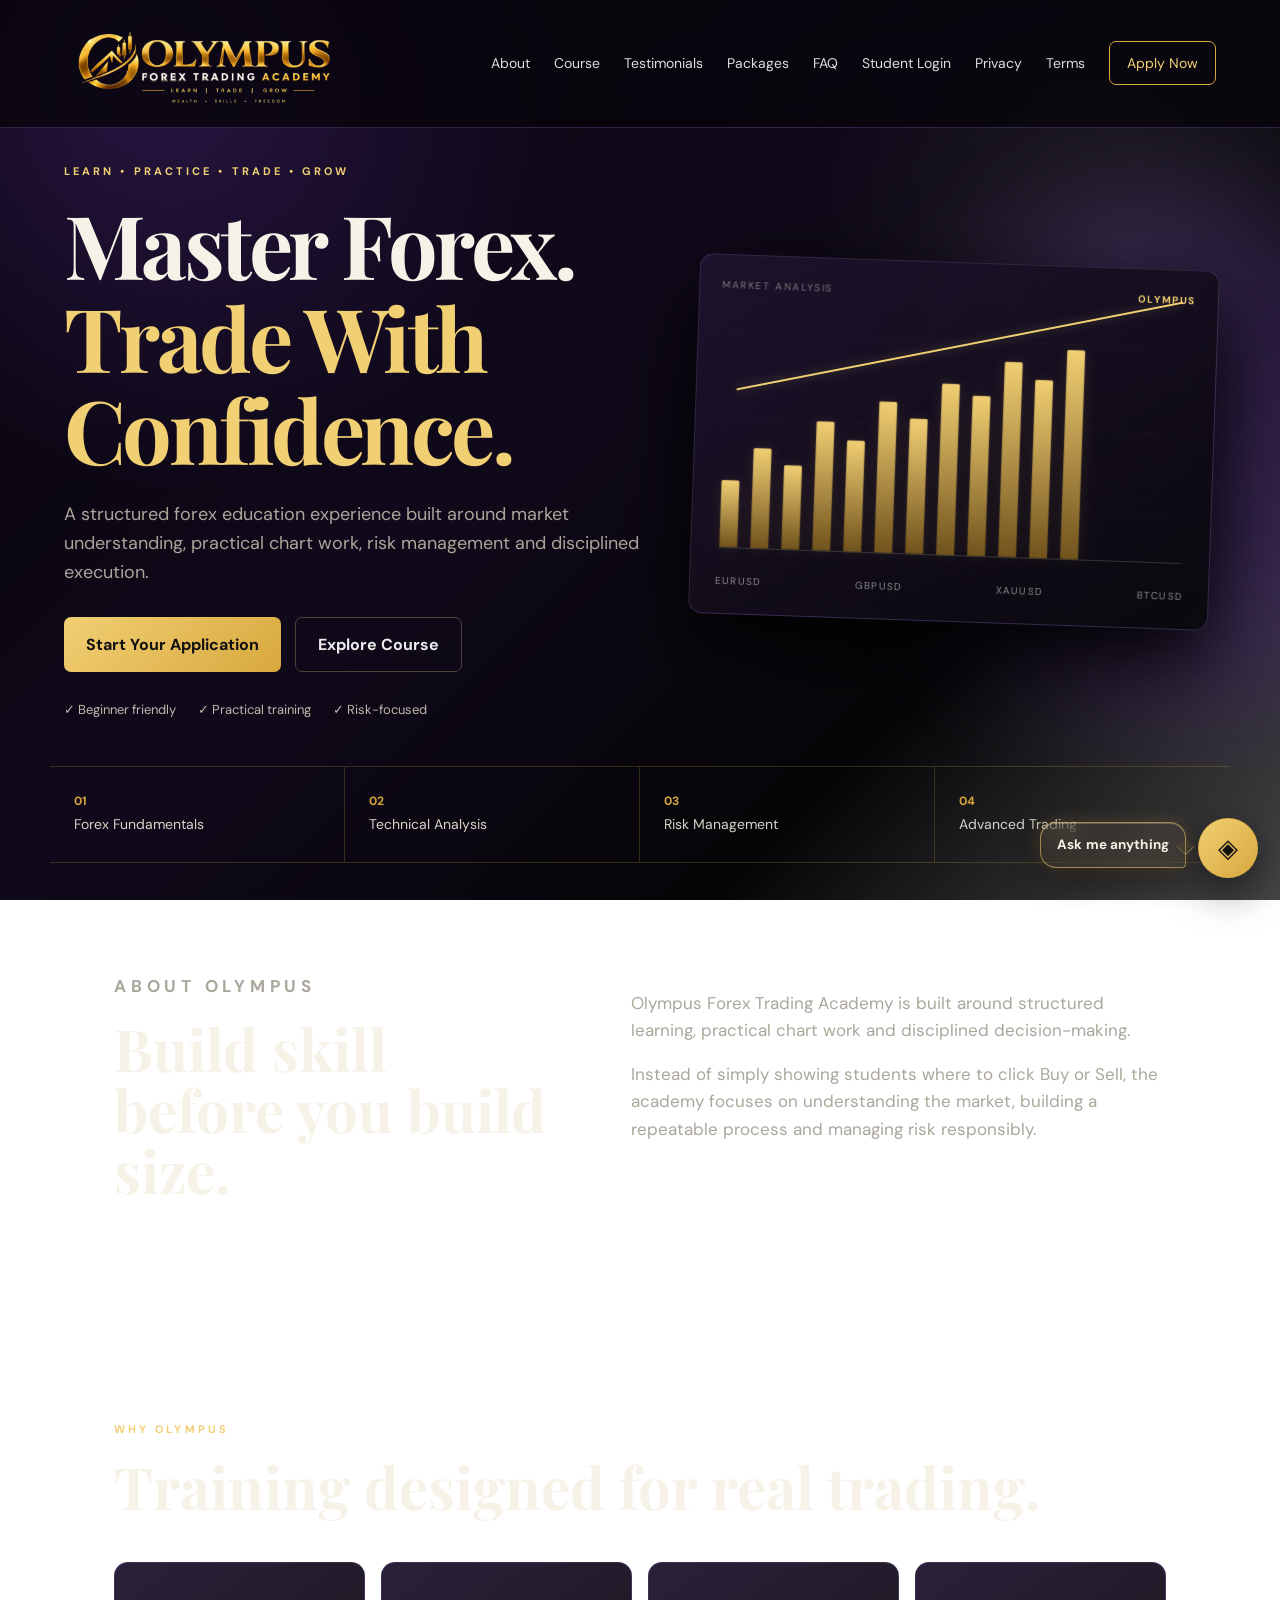
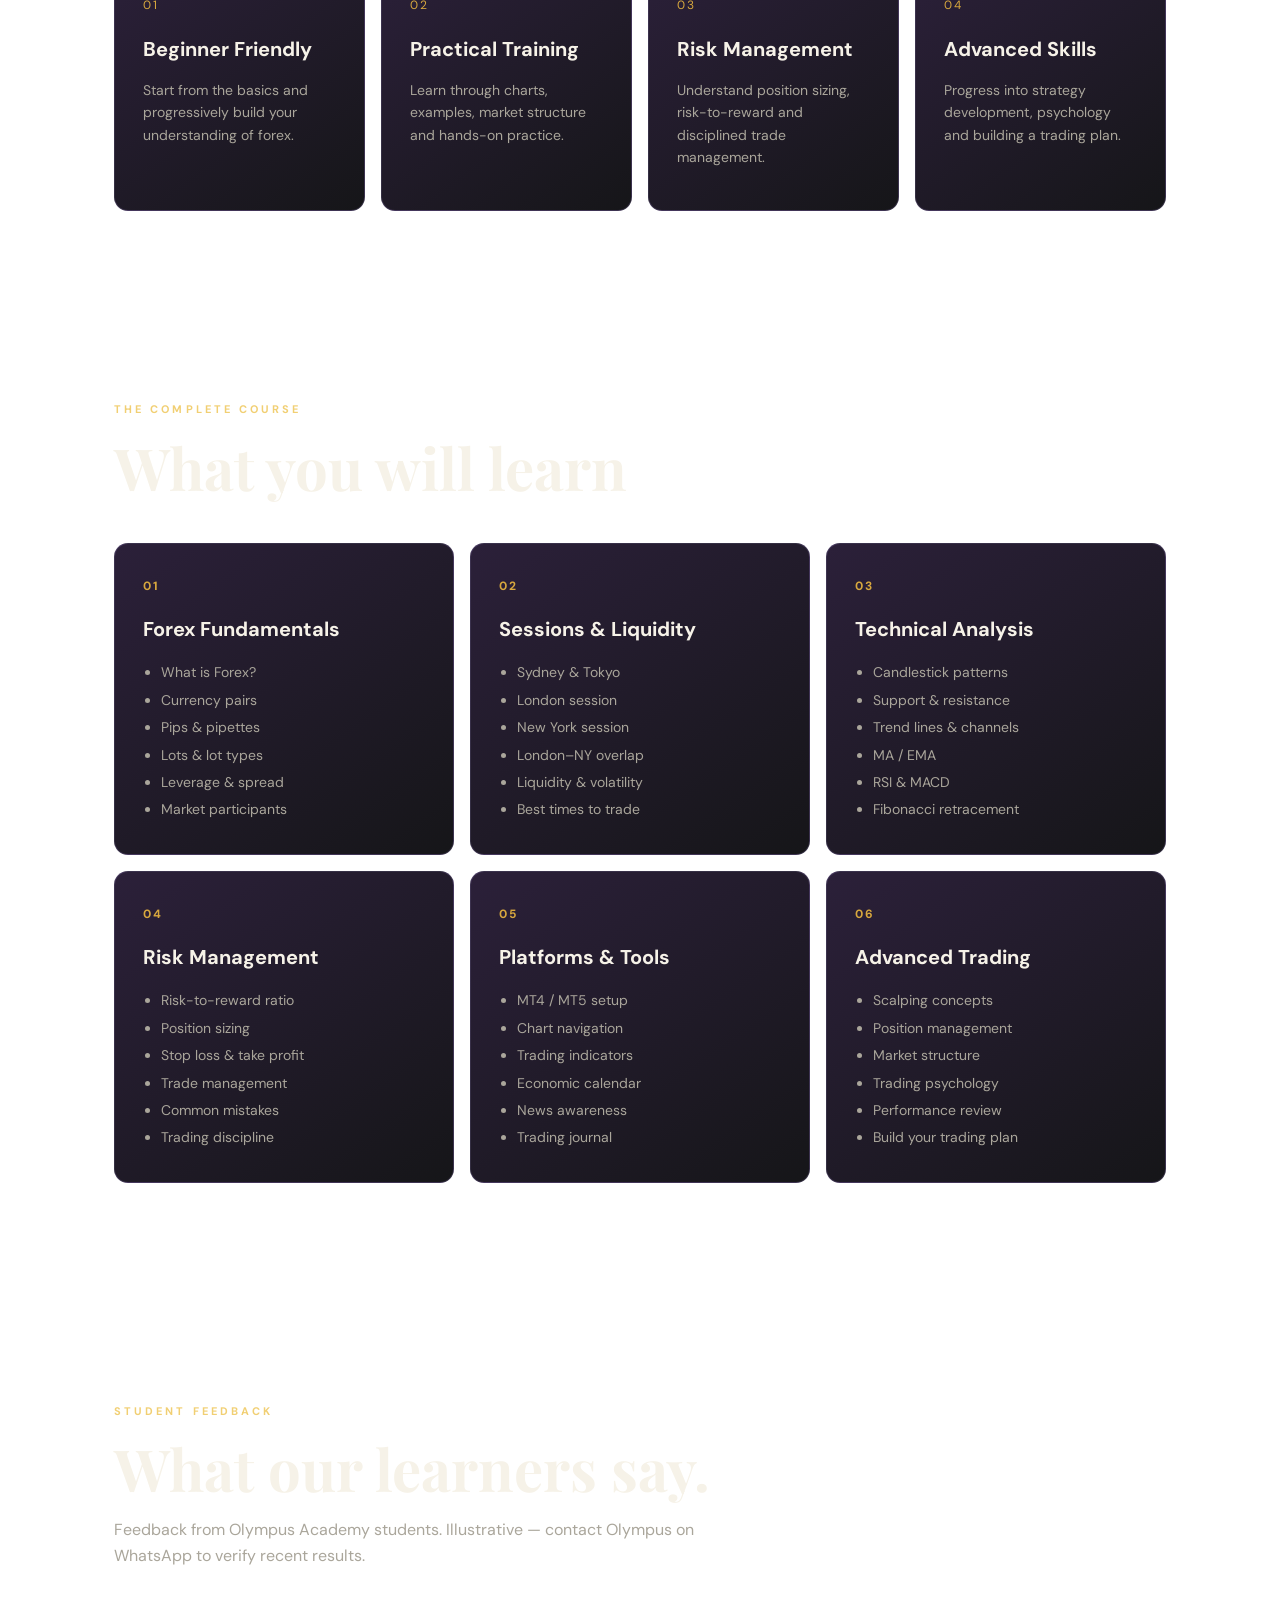
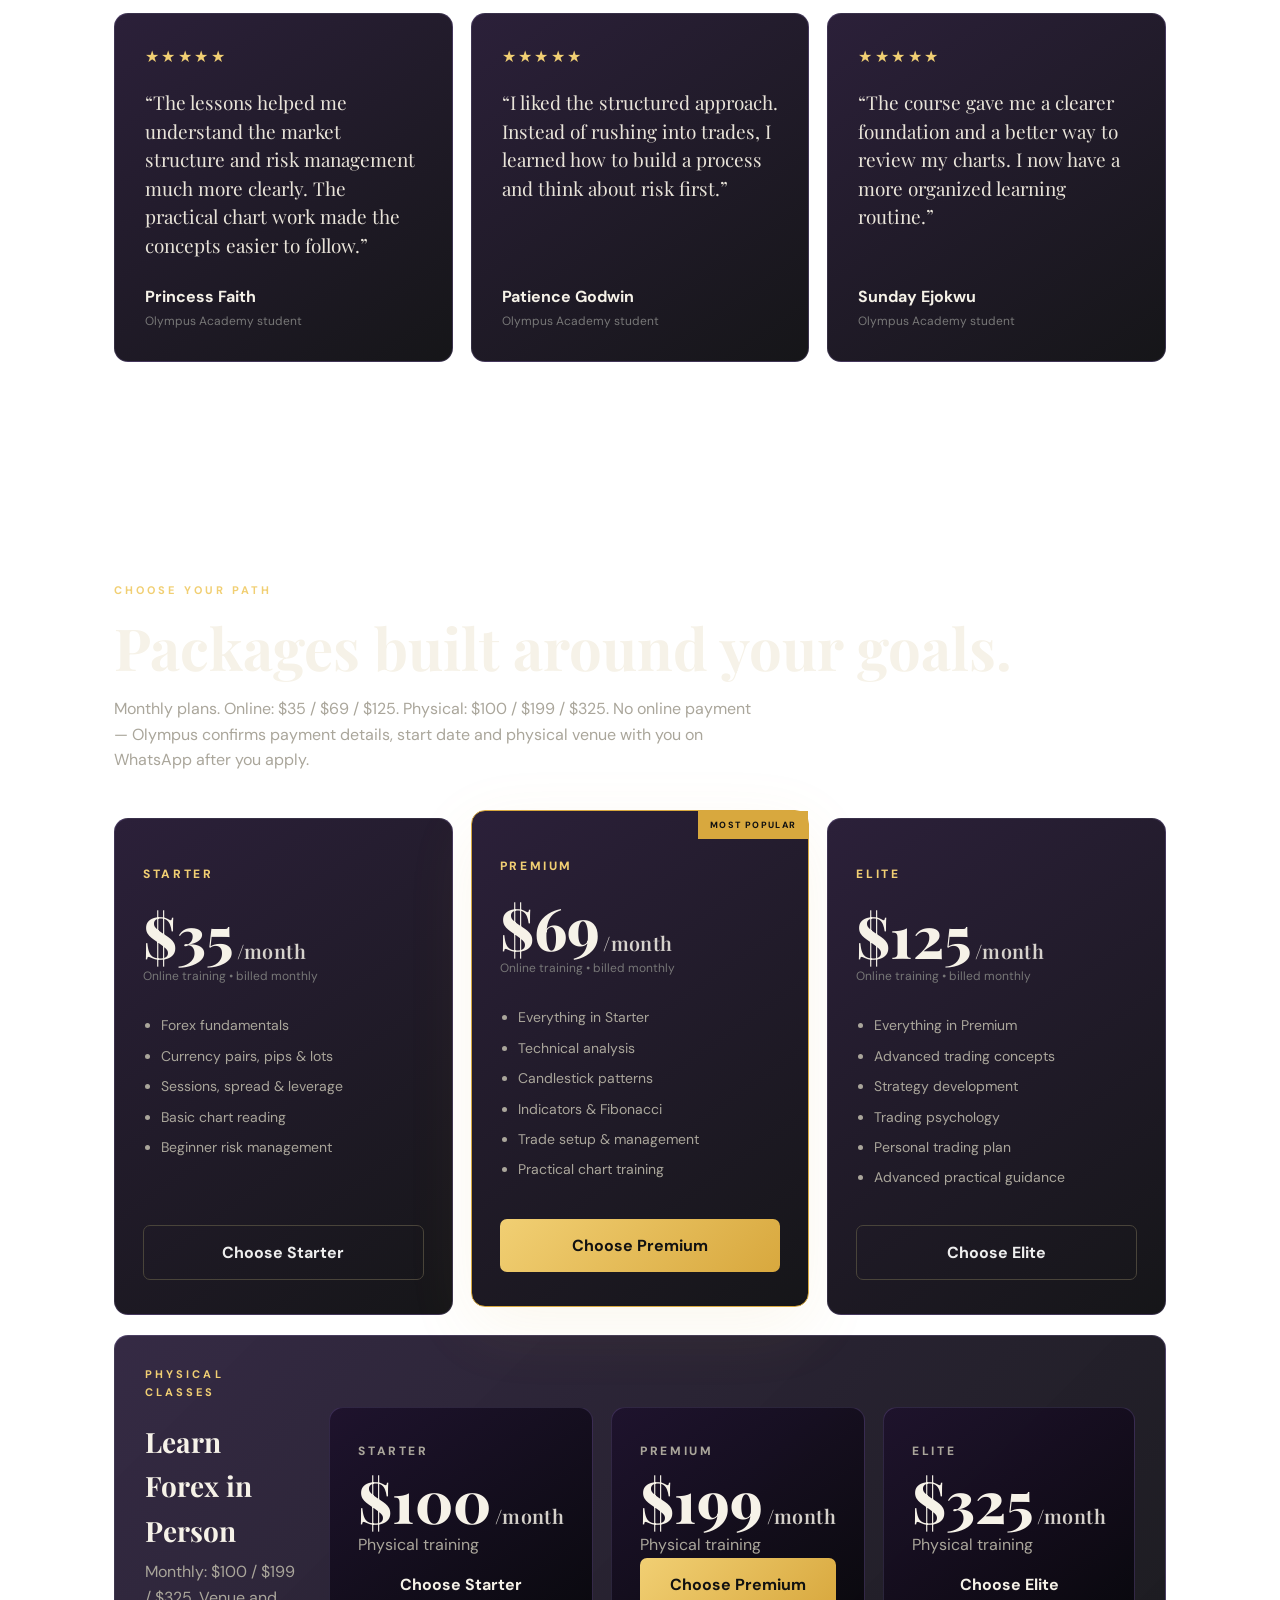
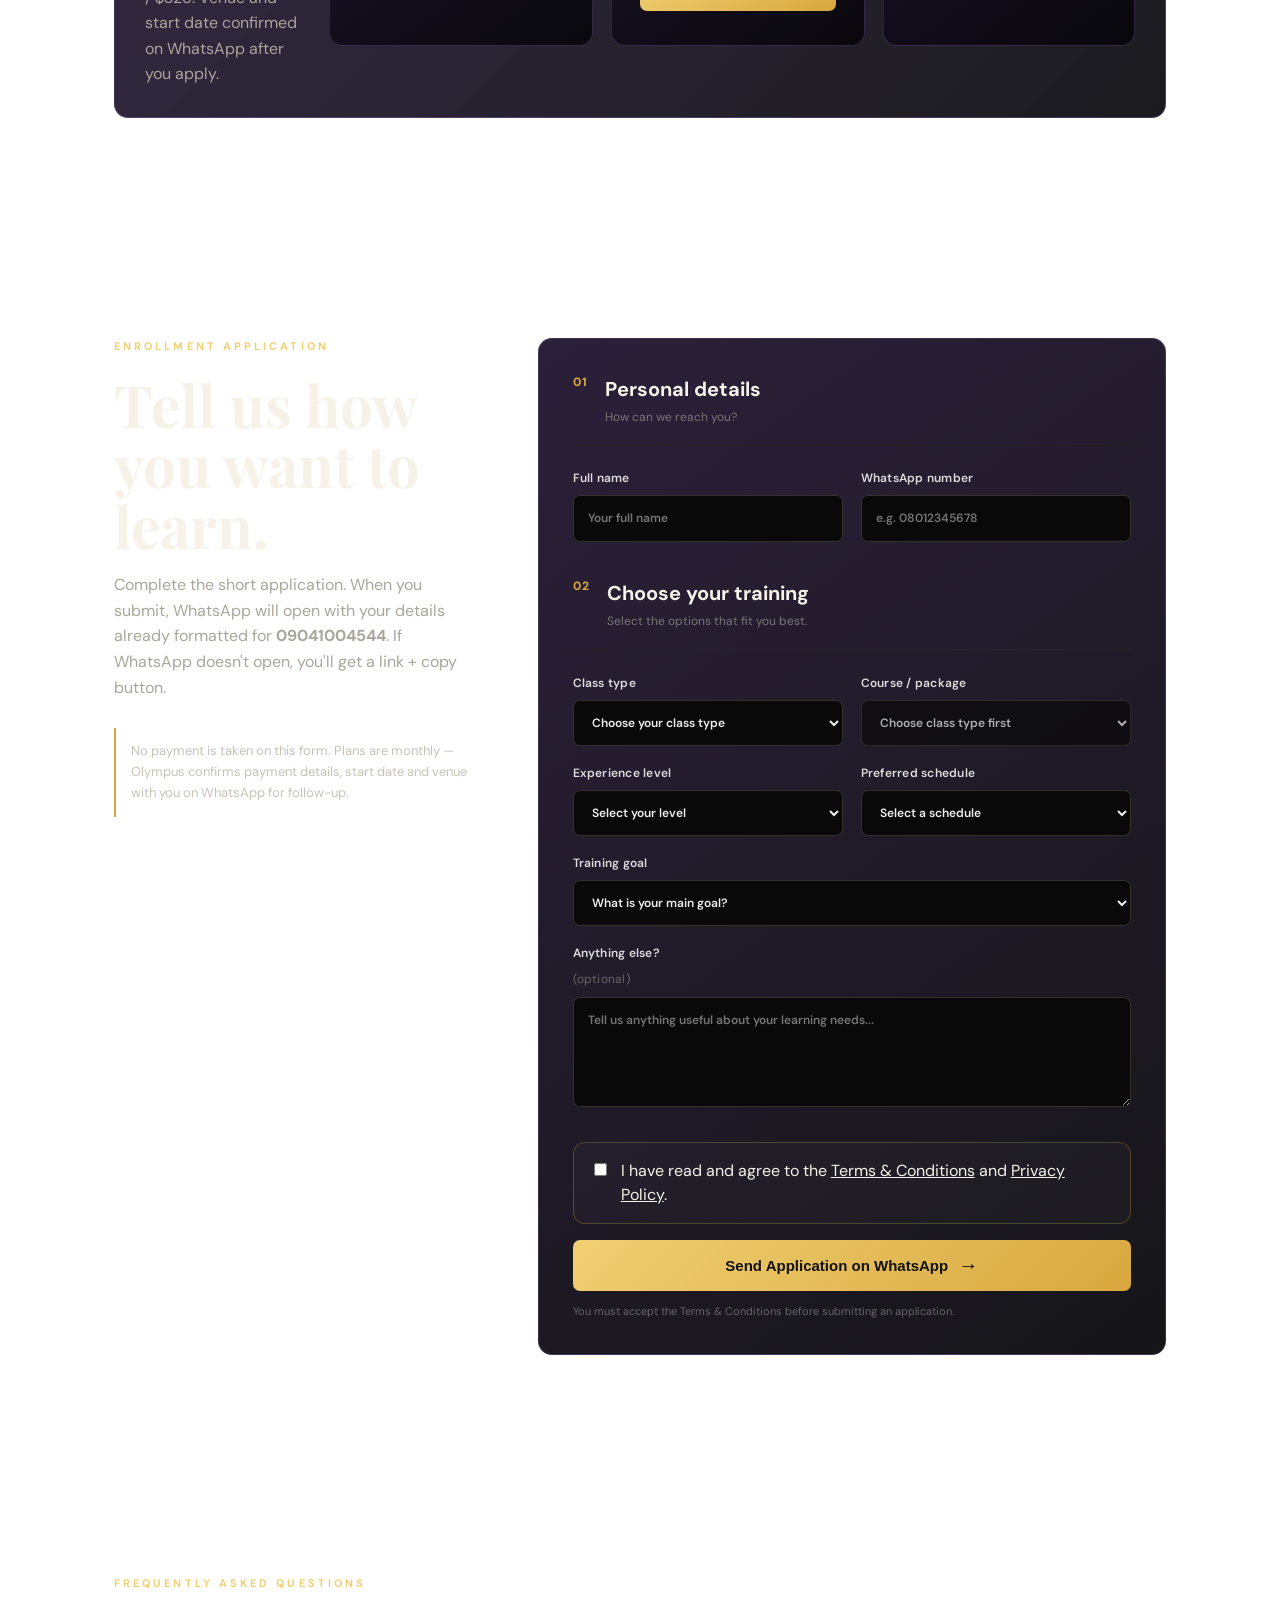
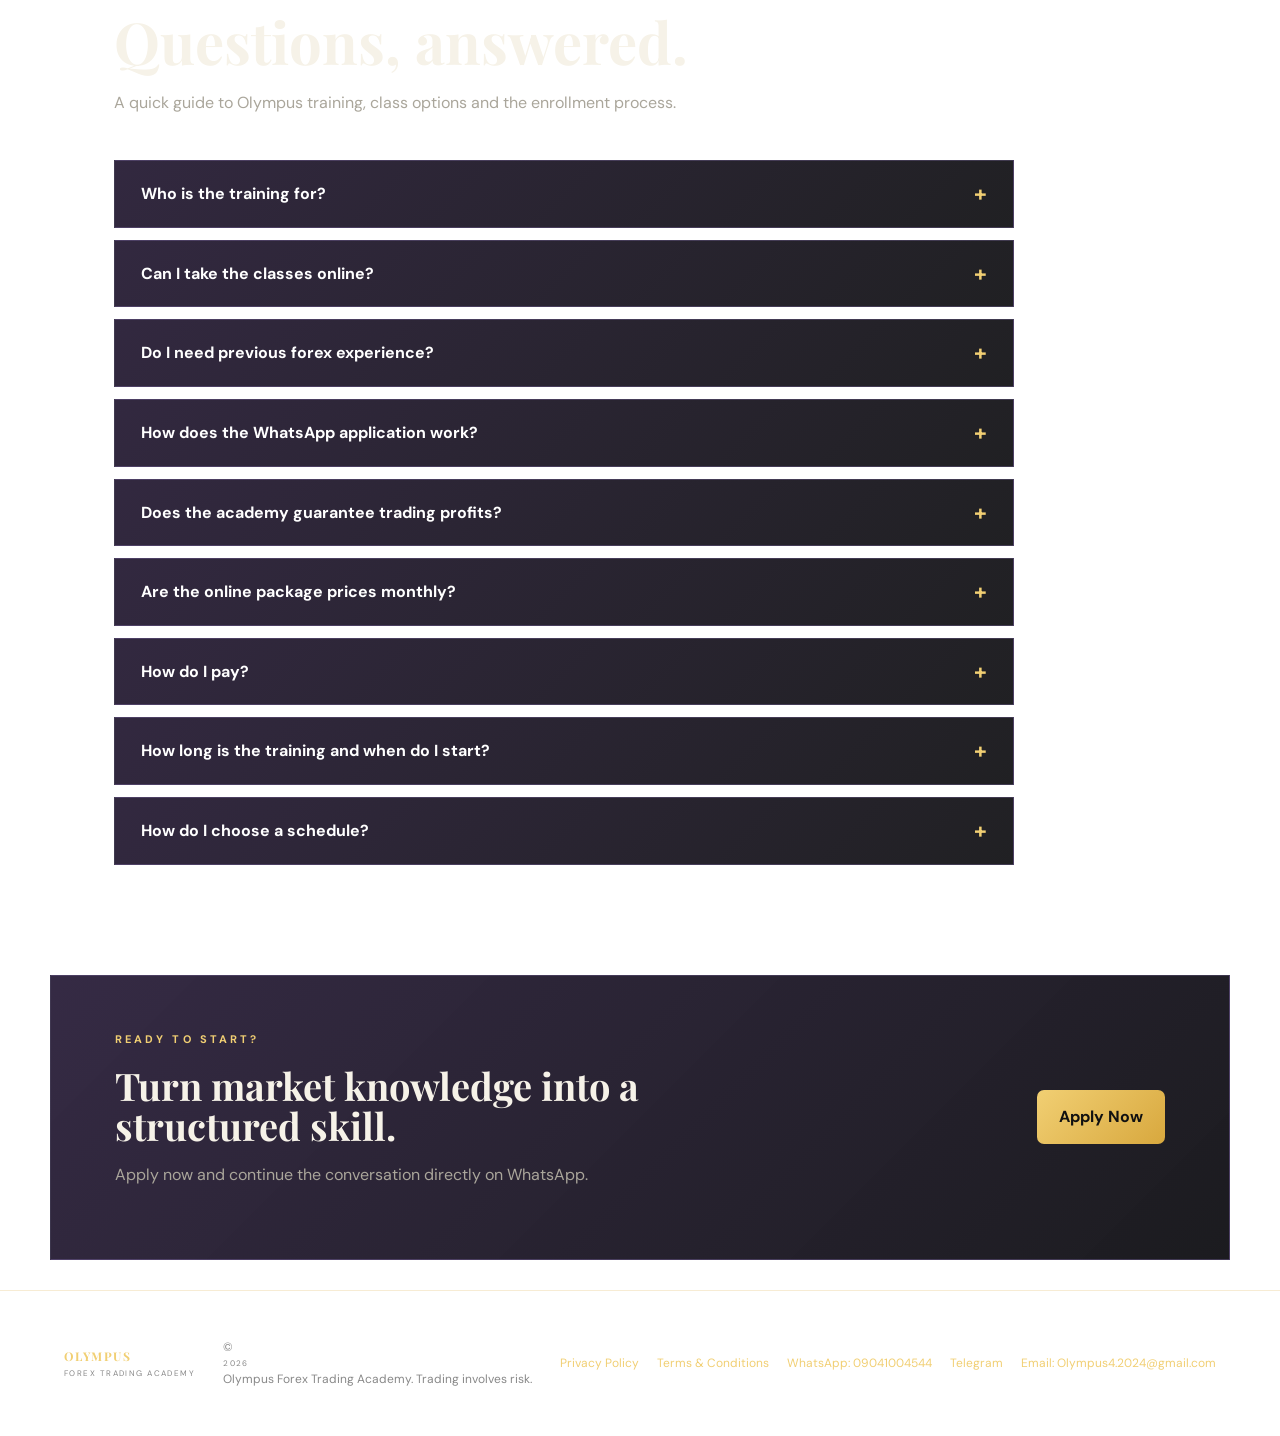
==== commit 097427a5: "Add student portal, admin LMS with modules and PDF uploads, password reset" ====
--- a/index.html
+++ b/index.html
@@ -31,7 +31,7 @@
     <button class="menu-toggle" aria-label="Open navigation" aria-expanded="false">☰</button>
     <nav class="nav" aria-label="Main navigation">
       <a href="#about">About</a><a href="#course">Course</a><a href="#testimonials">Testimonials</a>
-      <a href="#pricing">Packages</a><a href="#faq">FAQ</a><a href="privacy.html">Privacy</a><a href="terms.html">Terms</a><a href="#apply" class="nav-cta">Apply Now</a>
+      <a href="#pricing">Packages</a><a href="#faq">FAQ</a><a href="student.html">Student Login</a><a href="privacy.html">Privacy</a><a href="terms.html">Terms</a><a href="#apply" class="nav-cta">Apply Now</a>
     </nav>
   </header>
 
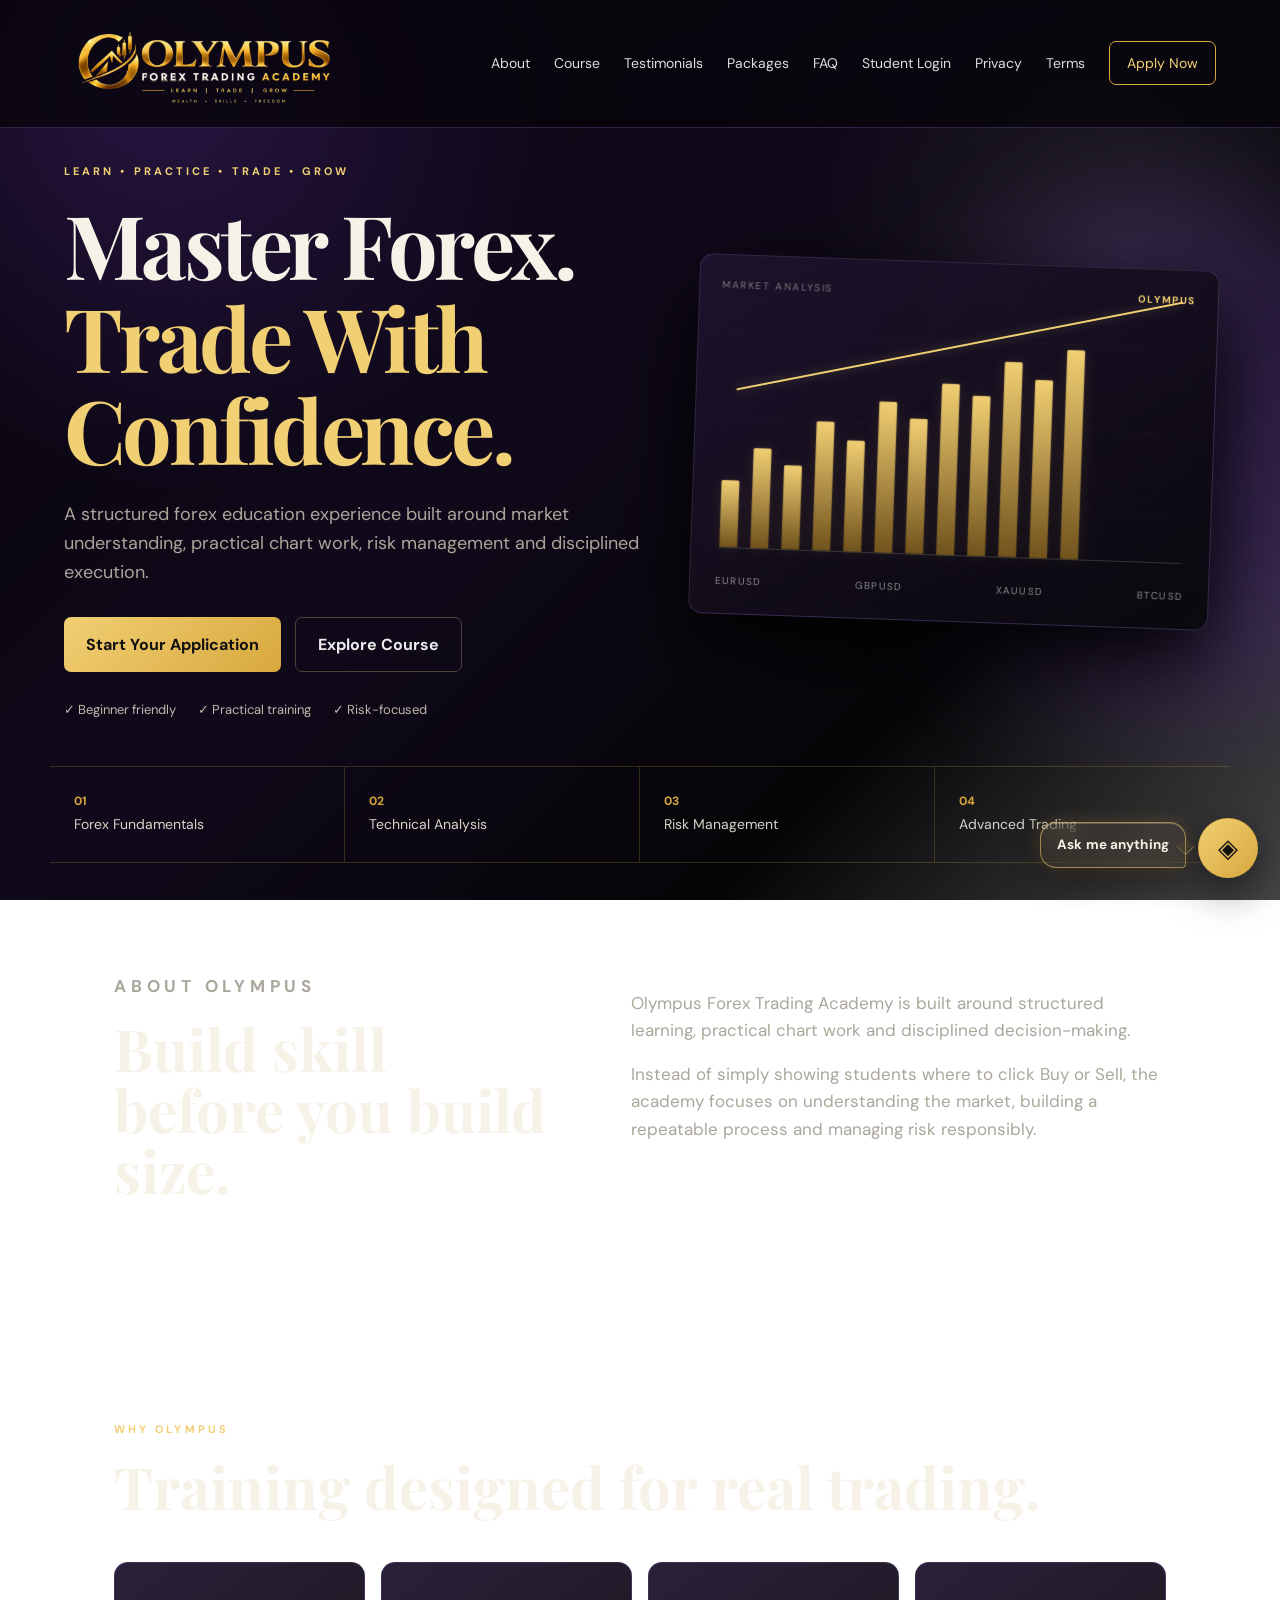
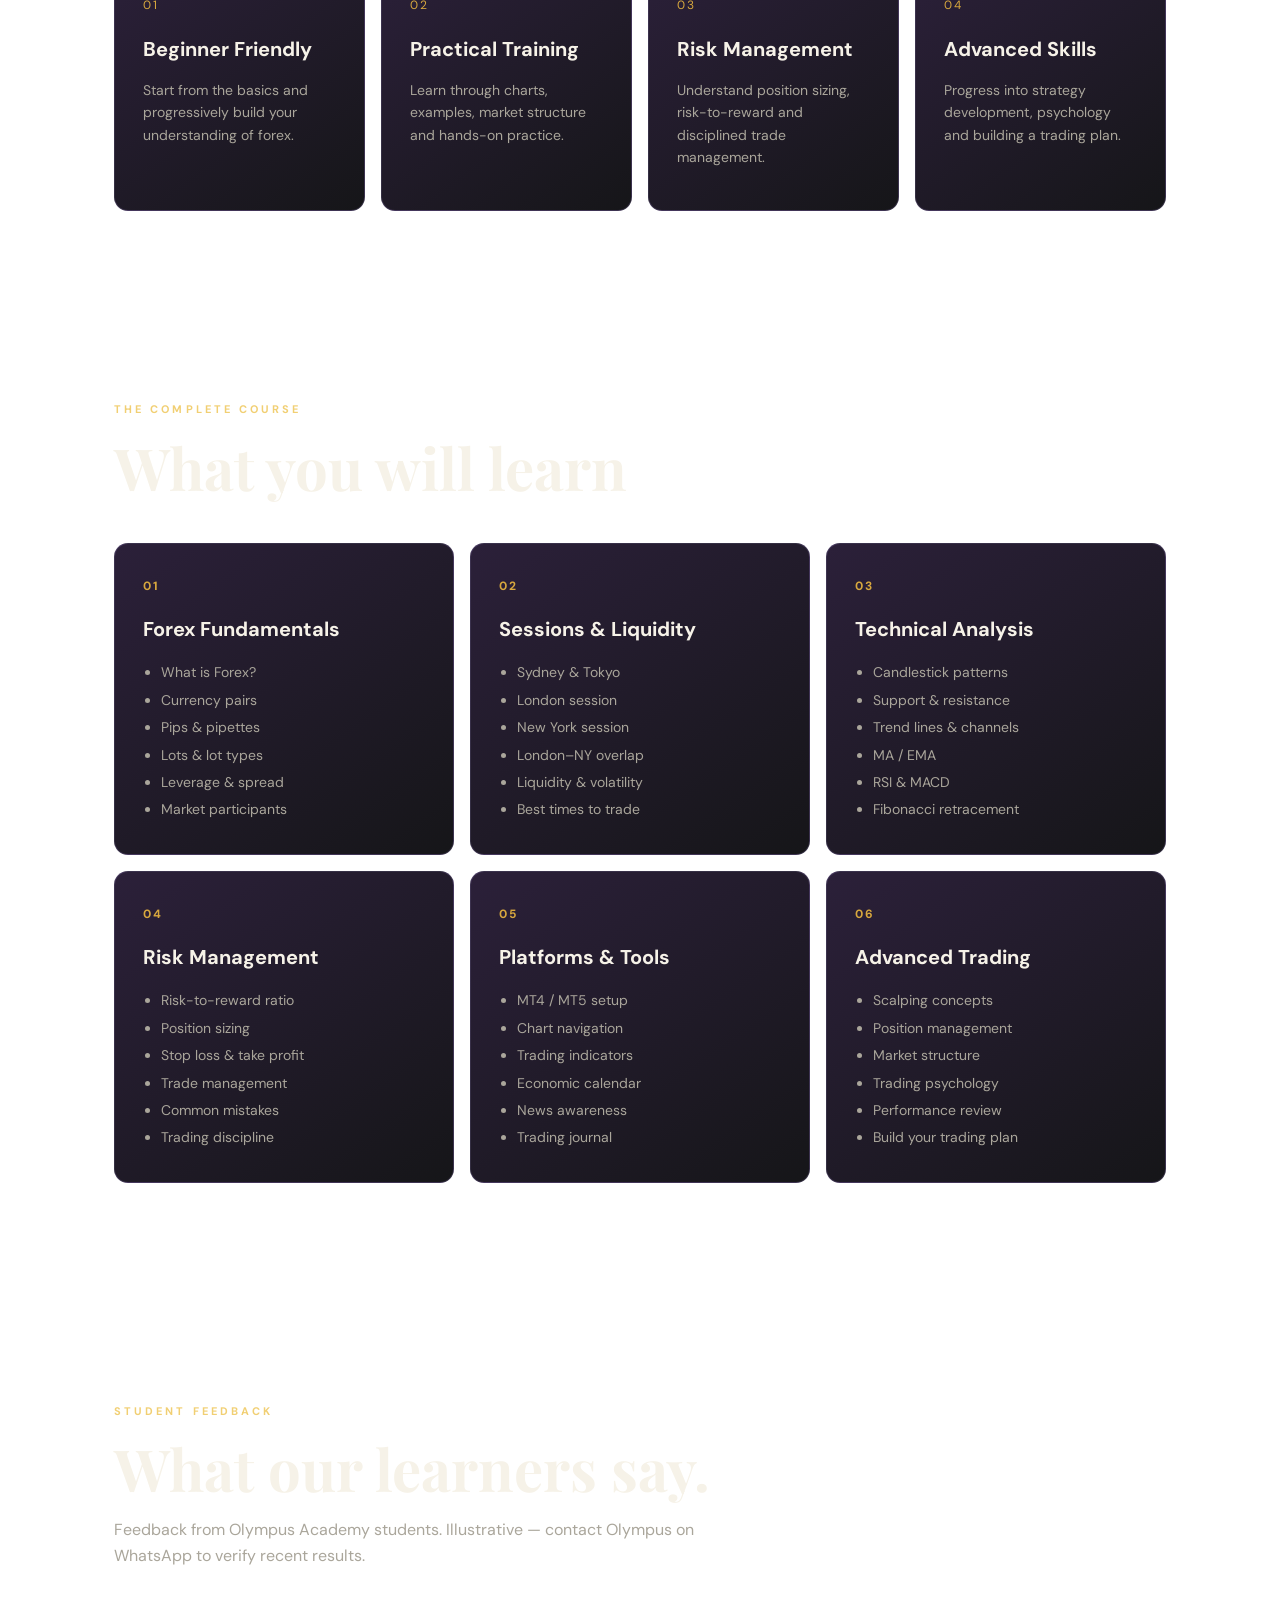
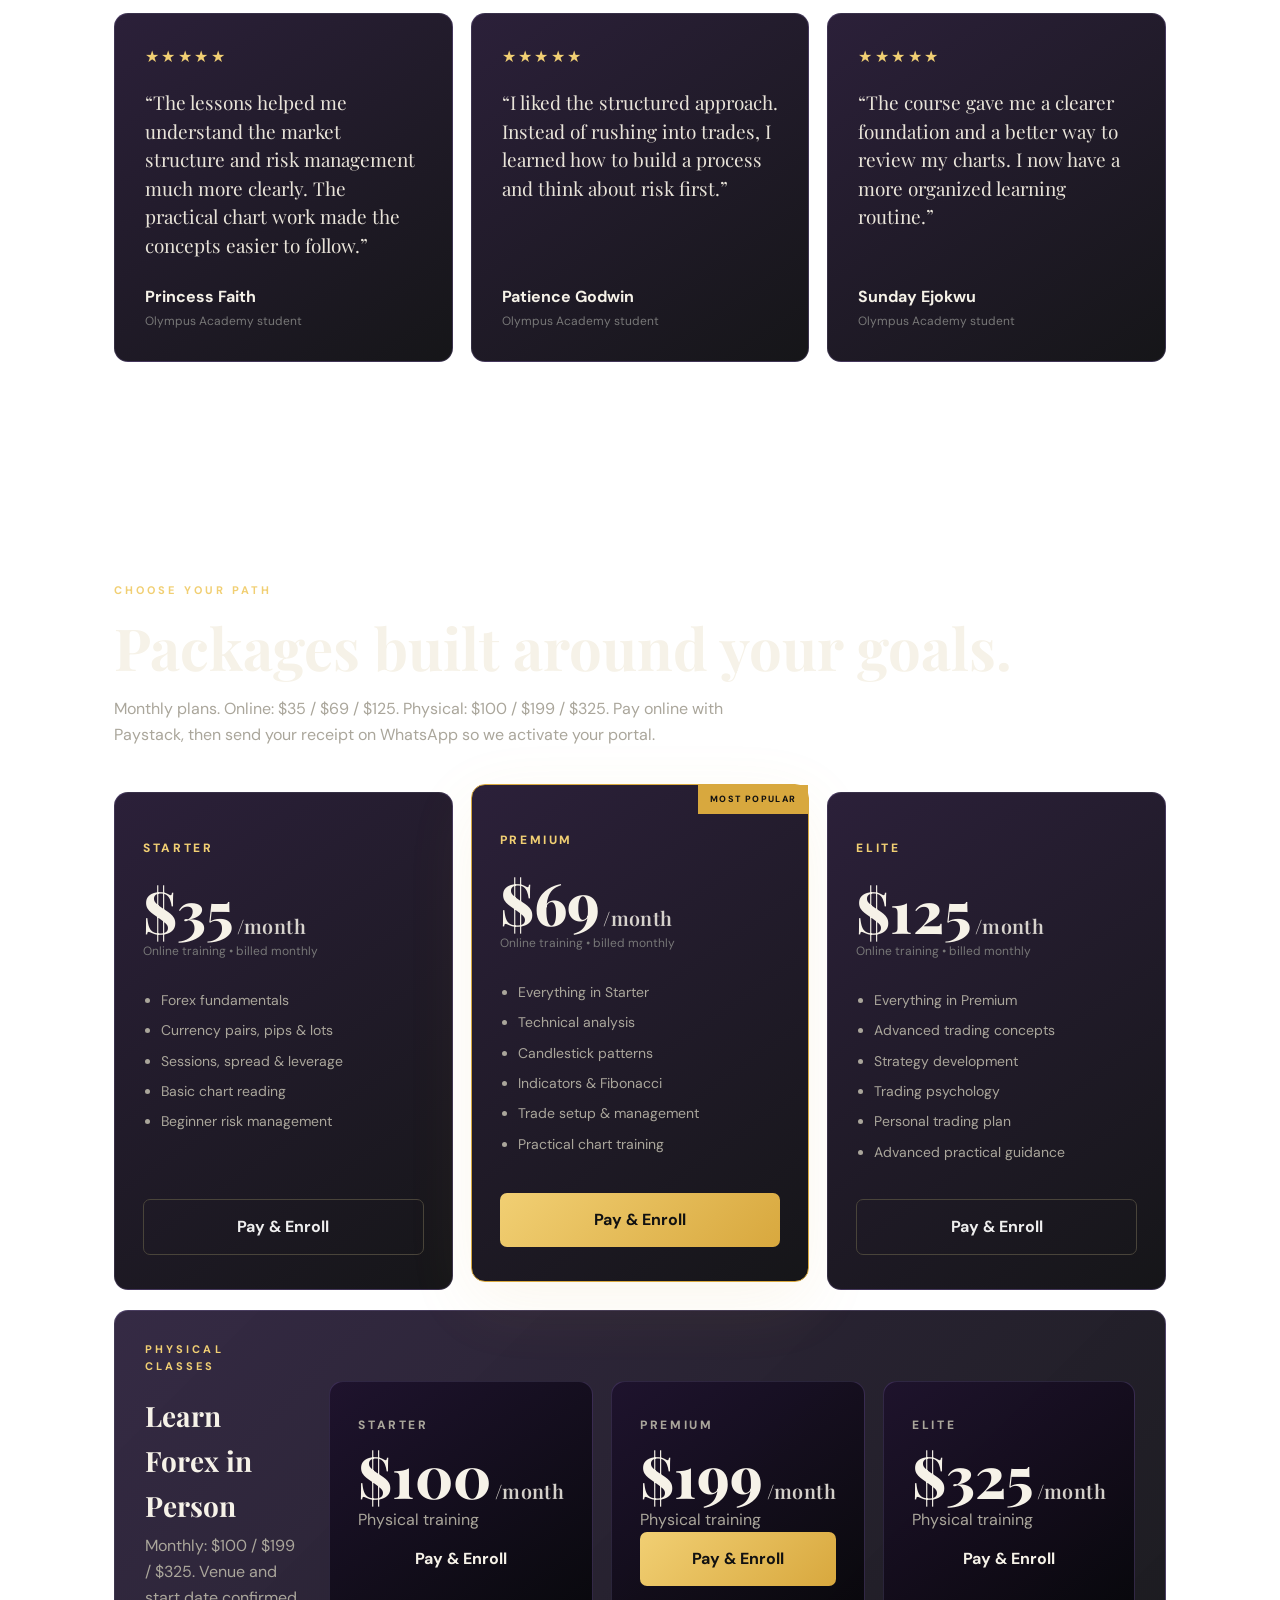
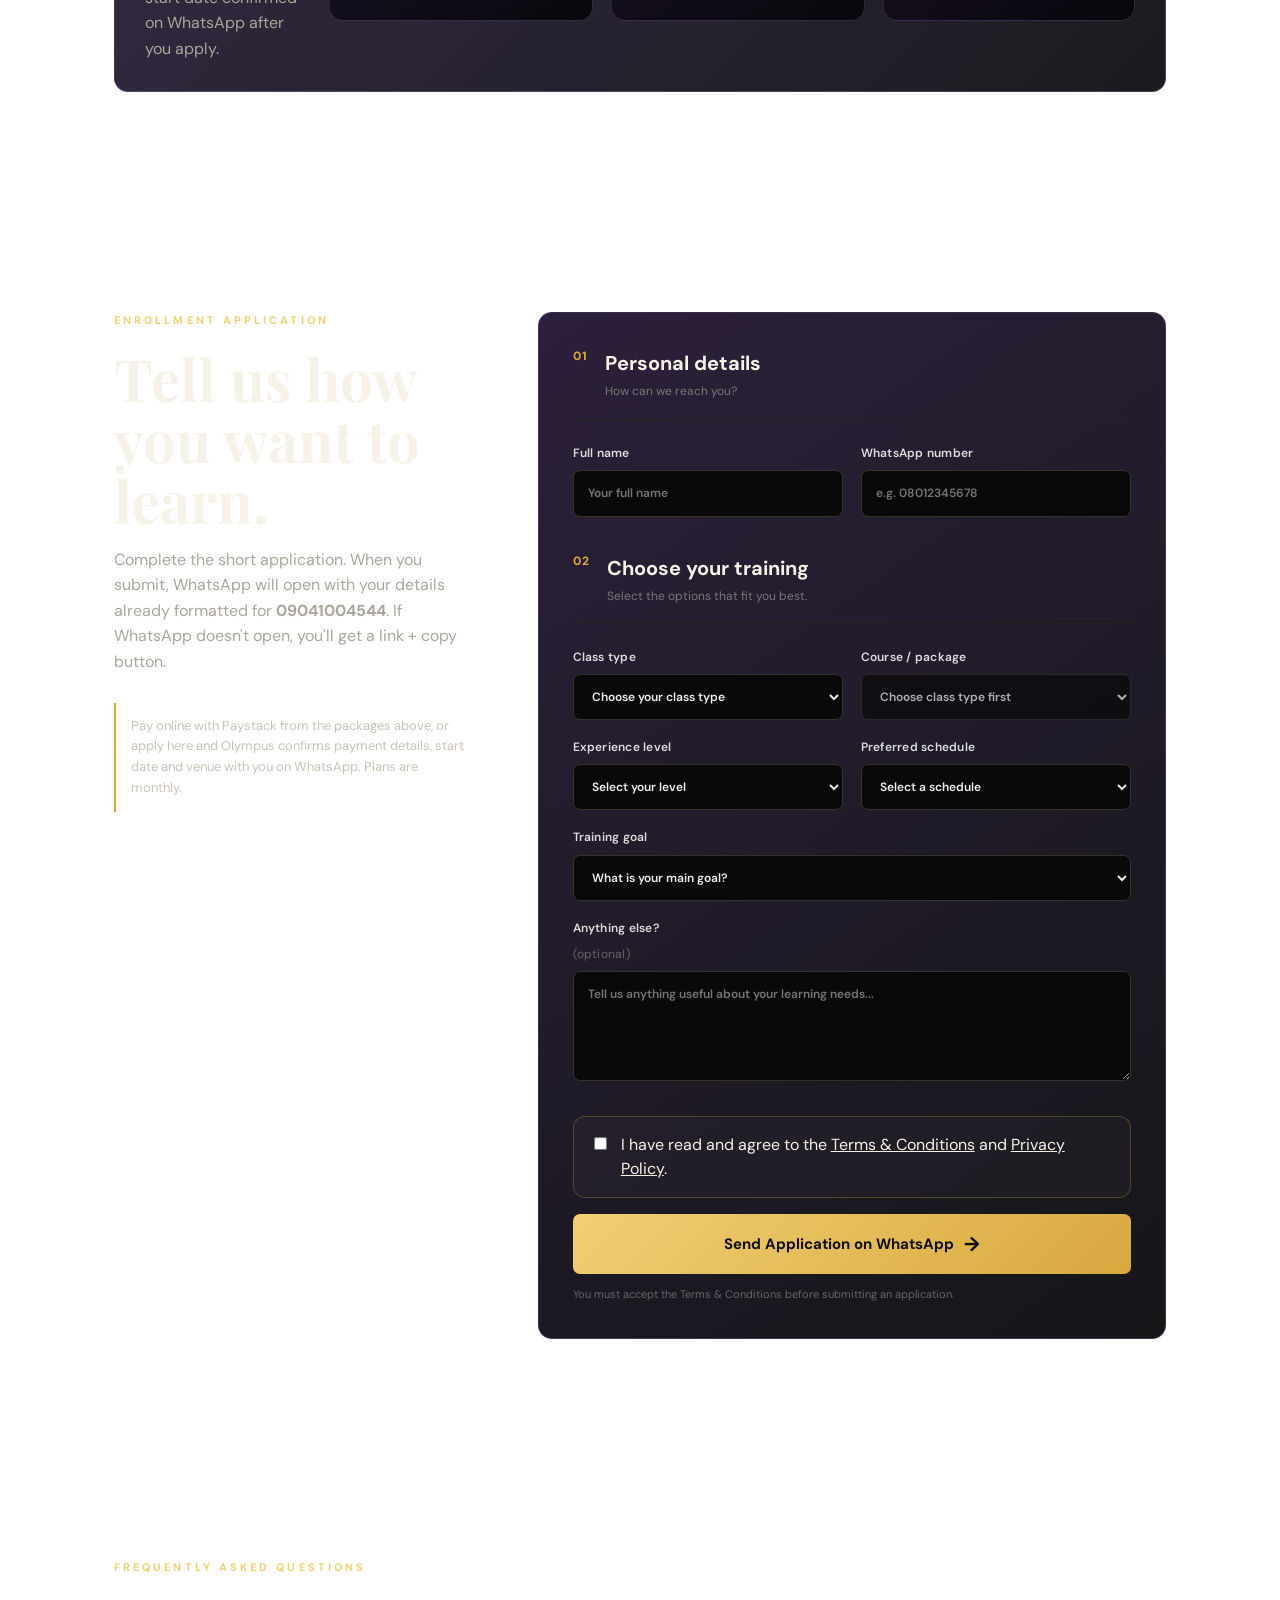
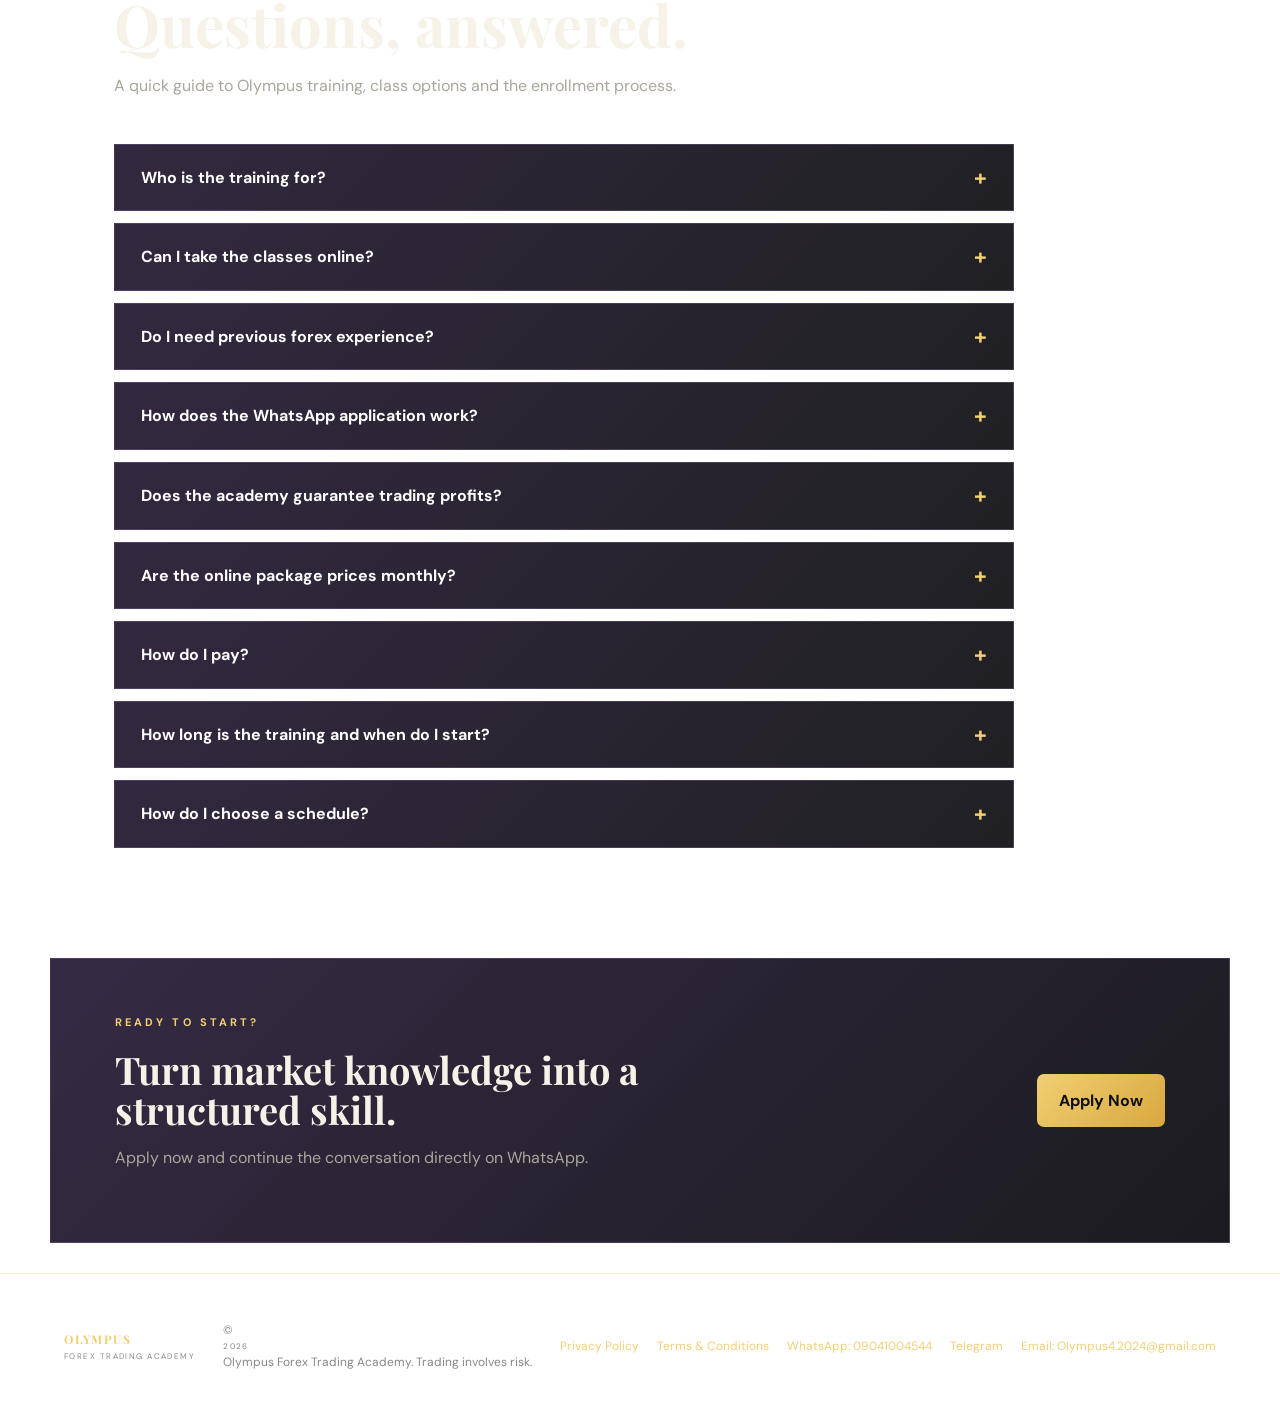
==== commit c9826b7f: "Add Paystack payment links to pricing cards and student portal" ====
--- a/index.html
+++ b/index.html
@@ -105,11 +105,11 @@
     </section>
 
     <section id="pricing" class="section pricing-section">
-      <div class="section-heading"><p class="eyebrow">CHOOSE YOUR PATH</p><h2>Packages built around your goals.</h2><p class="section-intro">Monthly plans. Online: $35 / $69 / $125. Physical: $100 / $199 / $325. No online payment — Olympus confirms payment details, start date and physical venue with you on WhatsApp after you apply.</p></div>
+      <div class="section-heading"><p class="eyebrow">CHOOSE YOUR PATH</p><h2>Packages built around your goals.</h2><p class="section-intro">Monthly plans. Online: $35 / $69 / $125. Physical: $100 / $199 / $325. Pay online with Paystack, then send your receipt on WhatsApp so we activate your portal.</p></div>
       <div class="pricing-grid">
-        <article class="price-card"><p class="plan-label">STARTER</p><div class="price">$35<span class="price-period">/month</span></div><p class="price-note">Online training • billed monthly</p><ul><li>Forex fundamentals</li><li>Currency pairs, pips & lots</li><li>Sessions, spread & leverage</li><li>Basic chart reading</li><li>Beginner risk management</li></ul><a class="button button-ghost full package-link" href="#apply" data-class="Online" data-package="Starter">Choose Starter</a></article>
-        <article class="price-card featured"><div class="popular">MOST POPULAR</div><p class="plan-label">PREMIUM</p><div class="price">$69<span class="price-period">/month</span></div><p class="price-note">Online training • billed monthly</p><ul><li>Everything in Starter</li><li>Technical analysis</li><li>Candlestick patterns</li><li>Indicators & Fibonacci</li><li>Trade setup & management</li><li>Practical chart training</li></ul><a class="button button-gold full package-link" href="#apply" data-class="Online" data-package="Premium">Choose Premium</a></article>
-        <article class="price-card"><p class="plan-label">ELITE</p><div class="price">$125<span class="price-period">/month</span></div><p class="price-note">Online training • billed monthly</p><ul><li>Everything in Premium</li><li>Advanced trading concepts</li><li>Strategy development</li><li>Trading psychology</li><li>Personal trading plan</li><li>Advanced practical guidance</li></ul><a class="button button-ghost full package-link" href="#apply" data-class="Online" data-package="Elite">Choose Elite</a></article>
+        <article class="price-card"><p class="plan-label">STARTER</p><div class="price">$35<span class="price-period">/month</span></div><p class="price-note">Online training • billed monthly</p><ul><li>Forex fundamentals</li><li>Currency pairs, pips & lots</li><li>Sessions, spread & leverage</li><li>Basic chart reading</li><li>Beginner risk management</li></ul><button type="button" class="button button-ghost full package-link" data-class="Online" data-package="Starter">Pay & Enroll</button></article>
+        <article class="price-card featured"><div class="popular">MOST POPULAR</div><p class="plan-label">PREMIUM</p><div class="price">$69<span class="price-period">/month</span></div><p class="price-note">Online training • billed monthly</p><ul><li>Everything in Starter</li><li>Technical analysis</li><li>Candlestick patterns</li><li>Indicators & Fibonacci</li><li>Trade setup & management</li><li>Practical chart training</li></ul><button type="button" class="button button-gold full package-link" data-class="Online" data-package="Premium">Pay & Enroll</button></article>
+        <article class="price-card"><p class="plan-label">ELITE</p><div class="price">$125<span class="price-period">/month</span></div><p class="price-note">Online training • billed monthly</p><ul><li>Everything in Premium</li><li>Advanced trading concepts</li><li>Strategy development</li><li>Trading psychology</li><li>Personal trading plan</li><li>Advanced practical guidance</li></ul><button type="button" class="button button-ghost full package-link" data-class="Online" data-package="Elite">Pay & Enroll</button></article>
       </div>
    <div class="physical-note">
   <div>
@@ -123,31 +123,31 @@
       <p class="plan-label">STARTER</p>
       <div class="price">$100<span class="price-period">/month</span></div>
       <p>Physical training</p>
-      <a class="button package-link" href="#apply" data-class="Physical"
-         data-package="Physical Starter">Choose Starter</a>
+      <button type="button" class="button package-link" data-class="Physical"
+         data-package="Physical Starter">Pay & Enroll</button>
     </article>
 
     <article class="price-card">
       <p class="plan-label">PREMIUM</p>
       <div class="price">$199<span class="price-period">/month</span></div>
       <p>Physical training</p>
-      <a class="button button-gold package-link" href="#apply" data-class="Physical"
-         data-package="Physical Premium">Choose Premium</a>
+      <button type="button" class="button button-gold package-link" data-class="Physical"
+         data-package="Physical Premium">Pay & Enroll</button>
     </article>
 
     <article class="price-card">
       <p class="plan-label">ELITE</p>
       <div class="price">$325<span class="price-period">/month</span></div>
       <p>Physical training</p>
-      <a class="button package-link" href="#apply" data-class="Physical"
-         data-package="Physical Elite">Choose Elite</a>
+      <button type="button" class="button package-link" data-class="Physical"
+         data-package="Physical Elite">Pay & Enroll</button>
     </article>
   </div>
 </div>
     </section>
 
     <section id="apply" class="section application-section">
-      <div class="application-intro"><p class="eyebrow">ENROLLMENT APPLICATION</p><h2>Tell us how you want to learn.</h2><p>Complete the short application. When you submit, WhatsApp will open with your details already formatted for <strong>09041004544</strong>. If WhatsApp doesn't open, you'll get a link + copy button.</p><div class="application-note">No payment is taken on this form. Plans are monthly — Olympus confirms payment details, start date and venue with you on WhatsApp for follow-up.</div></div>
+      <div class="application-intro"><p class="eyebrow">ENROLLMENT APPLICATION</p><h2>Tell us how you want to learn.</h2><p>Complete the short application. When you submit, WhatsApp will open with your details already formatted for <strong>09041004544</strong>. If WhatsApp doesn't open, you'll get a link + copy button.</p><div class="application-note">Pay online with Paystack from the packages above, or apply here and Olympus confirms payment details, start date and venue with you on WhatsApp. Plans are monthly.</div></div>
       <form id="applicationForm" class="application-form">
         <div class="form-heading"><span>01</span><div><h3>Personal details</h3><p>How can we reach you?</p></div></div>
         <div class="form-grid">
@@ -192,7 +192,7 @@
         <details><summary>How does the WhatsApp application work?</summary><p>After you complete the form, your application details are formatted into a WhatsApp message addressed to Olympus at 09041004544 so you can continue the enrollment conversation.</p></details>
         <details><summary>Does the academy guarantee trading profits?</summary><p>No. Forex trading involves substantial risk and results vary. The academy provides education and training, not guaranteed returns or personalized financial advice.</p></details>
         <details><summary>Are the online package prices monthly?</summary><p>Yes. Online: $35 / $69 / $125 per month. Physical: $100 / $199 / $325 per month. All plans are monthly and rolling.</p></details>
-        <details><summary>How do I pay?</summary><p>No payment is taken on this website. After you apply, Olympus confirms payment details with you directly on WhatsApp (09041004544).</p></details>
+        <details><summary>How do I pay?</summary><p>Tap any package button to pay securely online with Paystack. After payment, send your receipt on WhatsApp (09041004544) and we activate your student portal. Prefer bank transfer? Message us on WhatsApp and we'll share the account details.</p></details>
         <details><summary>How long is the training and when do I start?</summary><p>Training is structured monthly — you can start with any package and progress. Pick a preferred schedule in the form and Olympus confirms the next start date, timing and (for physical) venue on WhatsApp.</p></details>
         <details><summary>How do I choose a schedule?</summary><p>Select your preferred schedule in the application. Olympus can then confirm the available class timing and next steps with you.</p></details>
       </div>
--- a/styles.css
+++ b/styles.css
@@ -11,7 +11,7 @@
 }
 .brand{display:flex;gap:12px;align-items:center}.brand-mark{display:grid;place-items:center;width:38px;height:38px;border:1px solid var(--gold);color:var(--gold);clip-path:polygon(50% 0,100% 100%,0 100%)}.brand strong{display:block;font-family:"Playfair Display",serif;letter-spacing:.12em;font-size:20px}.brand small{display:block;color:var(--muted);font-size:8px;letter-spacing:.2em}
 .nav{display:flex;align-items:center;gap:24px;font-size:14px;color:#ddd}.nav a:not(.nav-cta):hover{color:var(--gold2)}.nav-cta{padding:10px 17px;border:1px solid var(--gold);color:var(--gold2)}.menu-toggle{display:none;background:none;border:0;color:var(--text);font-size:26px}
-.hero{min-height:auto;max-width:var(–max);margin:auto;padding:35px 5vw 45px;display:grid;grid-template-columns:1.05fr .95fr;align-items:center;gap:50px;position:relative;overflow:hidden}.hero-glow{position:absolute;width:500px;height:500px;border-radius:50%;background:rgba(216,168,62,.08);filter:blur(60px);right:-150px;top:80px}.hero-copy{position:relative;z-index:1}.eyebrow{font-size:11px;letter-spacing:.28em;color:var(--gold2);font-weight:700;margin:0 0 18px}h1,h2{font-family:"Playfair Display",serif;line-height:1.05;margin:0}h1{font-size:clamp(52px,7vw,88px);letter-spacing:-.04em}h1 span{color:var(--gold2)}h2{font-size:clamp(36px,5vw,58px)}.hero-text{max-width:610px;color:var(--muted);font-size:18px;margin:25px 0 30px}.hero-actions{display:flex;gap:14px;flex-wrap:wrap}.button{display:inline-flex;align-items:center;justify-content:center;padding:14px 22px;font-weight:700;border-radius:2px;transition:.2s;cursor:pointer}.button:hover{transform:translateY(-2px)}.button-gold{background:linear-gradient(135deg,var(--gold2),var(--gold));color:#111}.button-ghost{border:1px solid #49443a;color:#eee}.trust-row{display:flex;gap:22px;flex-wrap:wrap;margin-top:28px;color:#bdb9ae;font-size:13px}
+.hero{min-height:auto;max-width:var(–max);margin:auto;padding:35px 5vw 45px;display:grid;grid-template-columns:1.05fr .95fr;align-items:center;gap:50px;position:relative;overflow:hidden}.hero-glow{position:absolute;width:500px;height:500px;border-radius:50%;background:rgba(216,168,62,.08);filter:blur(60px);right:-150px;top:80px}.hero-copy{position:relative;z-index:1}.eyebrow{font-size:11px;letter-spacing:.28em;color:var(--gold2);font-weight:700;margin:0 0 18px}h1,h2{font-family:"Playfair Display",serif;line-height:1.05;margin:0}h1{font-size:clamp(52px,7vw,88px);letter-spacing:-.04em}h1 span{color:var(--gold2)}h2{font-size:clamp(36px,5vw,58px)}.hero-text{max-width:610px;color:var(--muted);font-size:18px;margin:25px 0 30px}.hero-actions{display:flex;gap:14px;flex-wrap:wrap}.button{display:inline-flex;align-items:center;justify-content:center;padding:14px 22px;font:inherit;font-weight:700;border:0;border-radius:2px;background:transparent;color:inherit;transition:.2s;cursor:pointer}.button:hover{transform:translateY(-2px)}.button-gold{background:linear-gradient(135deg,var(--gold2),var(--gold));color:#111}.button-ghost{background:transparent;border:1px solid #49443a;color:#eee}.trust-row{display:flex;gap:22px;flex-wrap:wrap;margin-top:28px;color:#bdb9ae;font-size:13px}
 .hero-visual{min-height:420px;display:grid;place-items:center}.chart-card{width:min(100%,520px);height:360px;border:1px solid var(--line);background:linear-gradient(145deg,#141414,#080808);box-shadow:0 30px 80px #000;border-radius:8px;padding:22px;position:relative;transform:rotate(2deg)}.chart-top{display:flex;justify-content:space-between;color:#777;font-size:10px;letter-spacing:.16em}.chart-top b{color:var(--gold2)}.chart-grid{position:absolute;inset:70px 28px 65px;display:flex;align-items:end;gap:13px;border-bottom:1px solid #333;background:repeating-linear-gradient(0deg,transparent 0 42px,rgba(255,255,255,.04) 43px)}.chart-grid i{display:block;width:18px;background:linear-gradient(var(--gold2),#71531d);border-radius:2px 2px 0 0;box-shadow:0 0 14px rgba(216,168,62,.12)}.chart-line{position:absolute;left:40px;right:35px;bottom:125px;height:100px;border-top:2px solid var(--gold2);transform:skewY(-13deg)}.ticker{position:absolute;left:25px;right:25px;bottom:24px;display:flex;justify-content:space-between;color:#888;font-size:10px;letter-spacing:.12em}
 .stats{max-width:1180px;margin:auto;border-top:1px solid var(--line);border-bottom:1px solid var(--line);display:grid;grid-template-columns:repeat(4,1fr)}.stats div{padding:25px 24px;border-right:1px solid var(--line)}.stats div:last-child{border-right:0}.stats strong{display:block;color:var(--gold);font-size:12px}.stats span{font-size:14px;color:#d7d3c9}
 .section{max-width:var(--max);margin:auto;padding:110px 5vw}.two-col{display:grid;grid-template-columns:.9fr 1.1fr;gap:80px}.two-col p{color:var(--muted);font-size:17px}.section-heading{margin-bottom:45px}.section-intro{color:var(--muted);max-width:650px;margin:18px 0 0}
